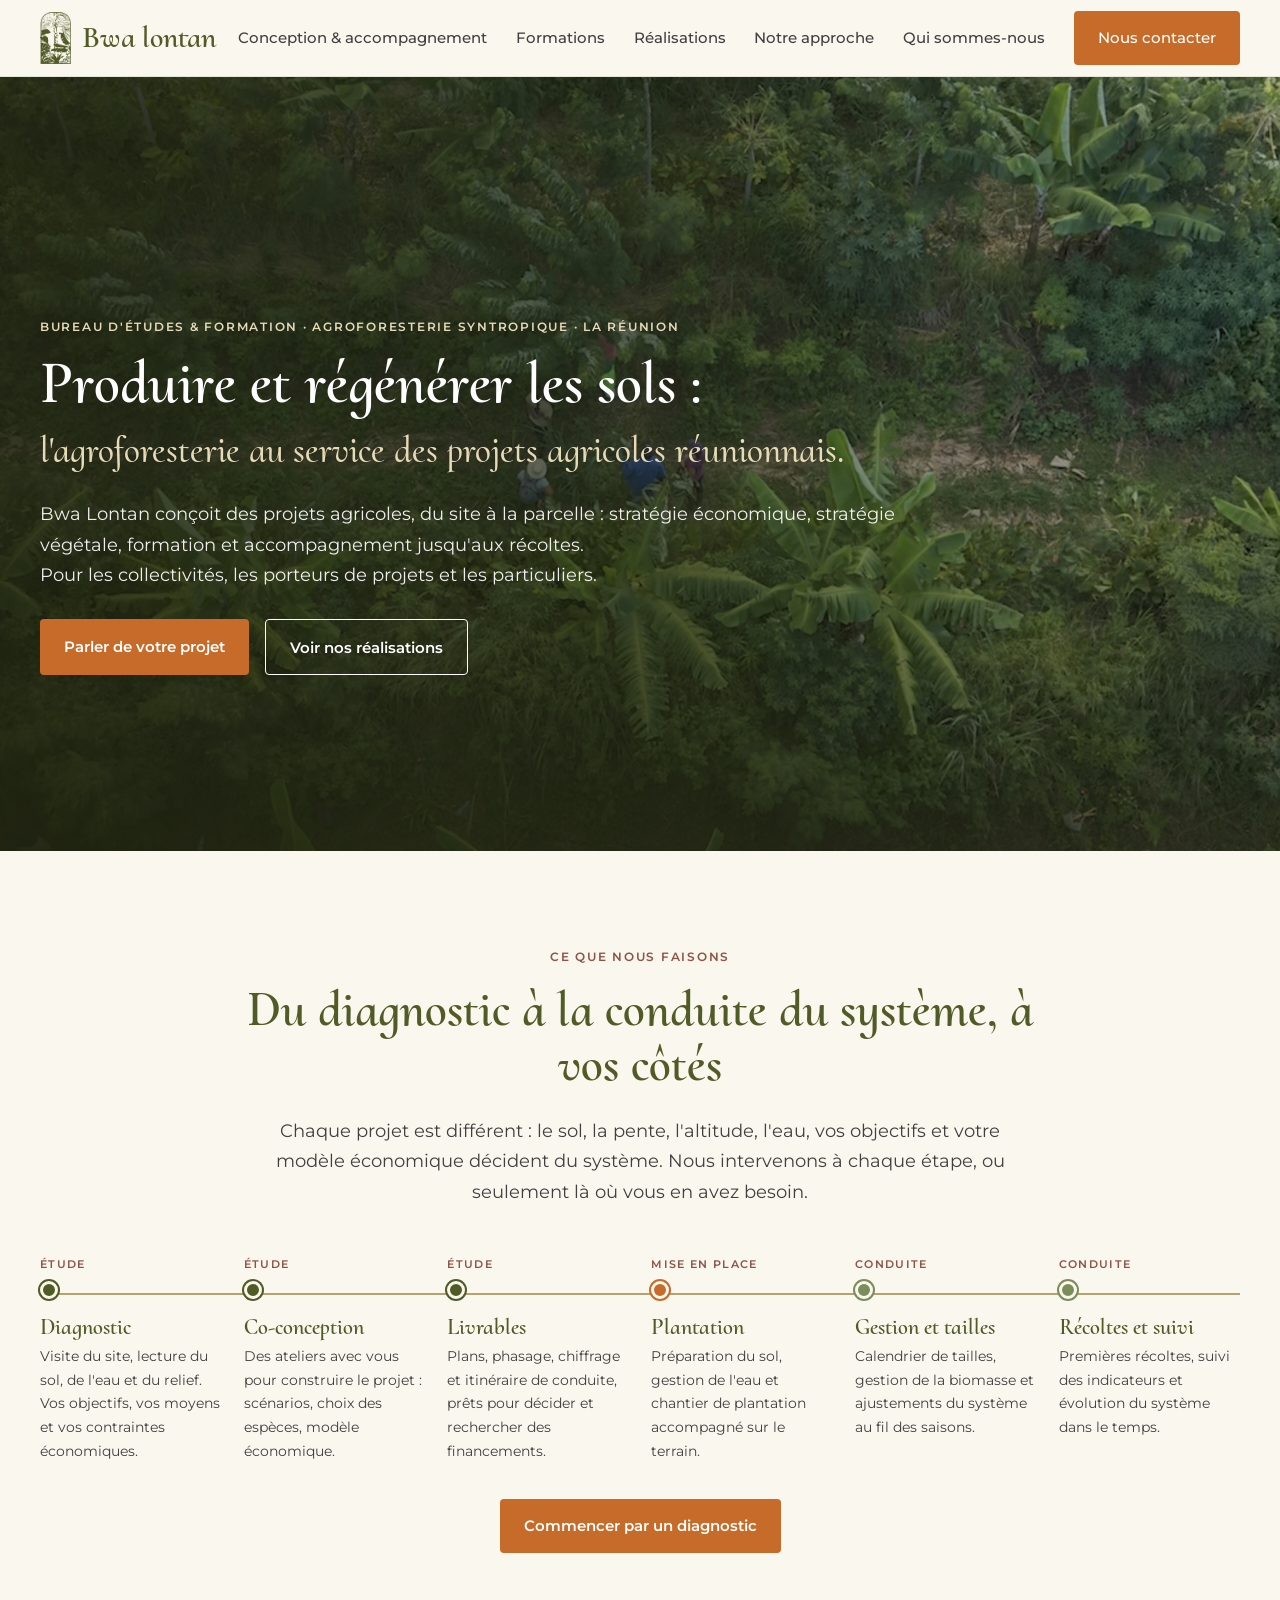
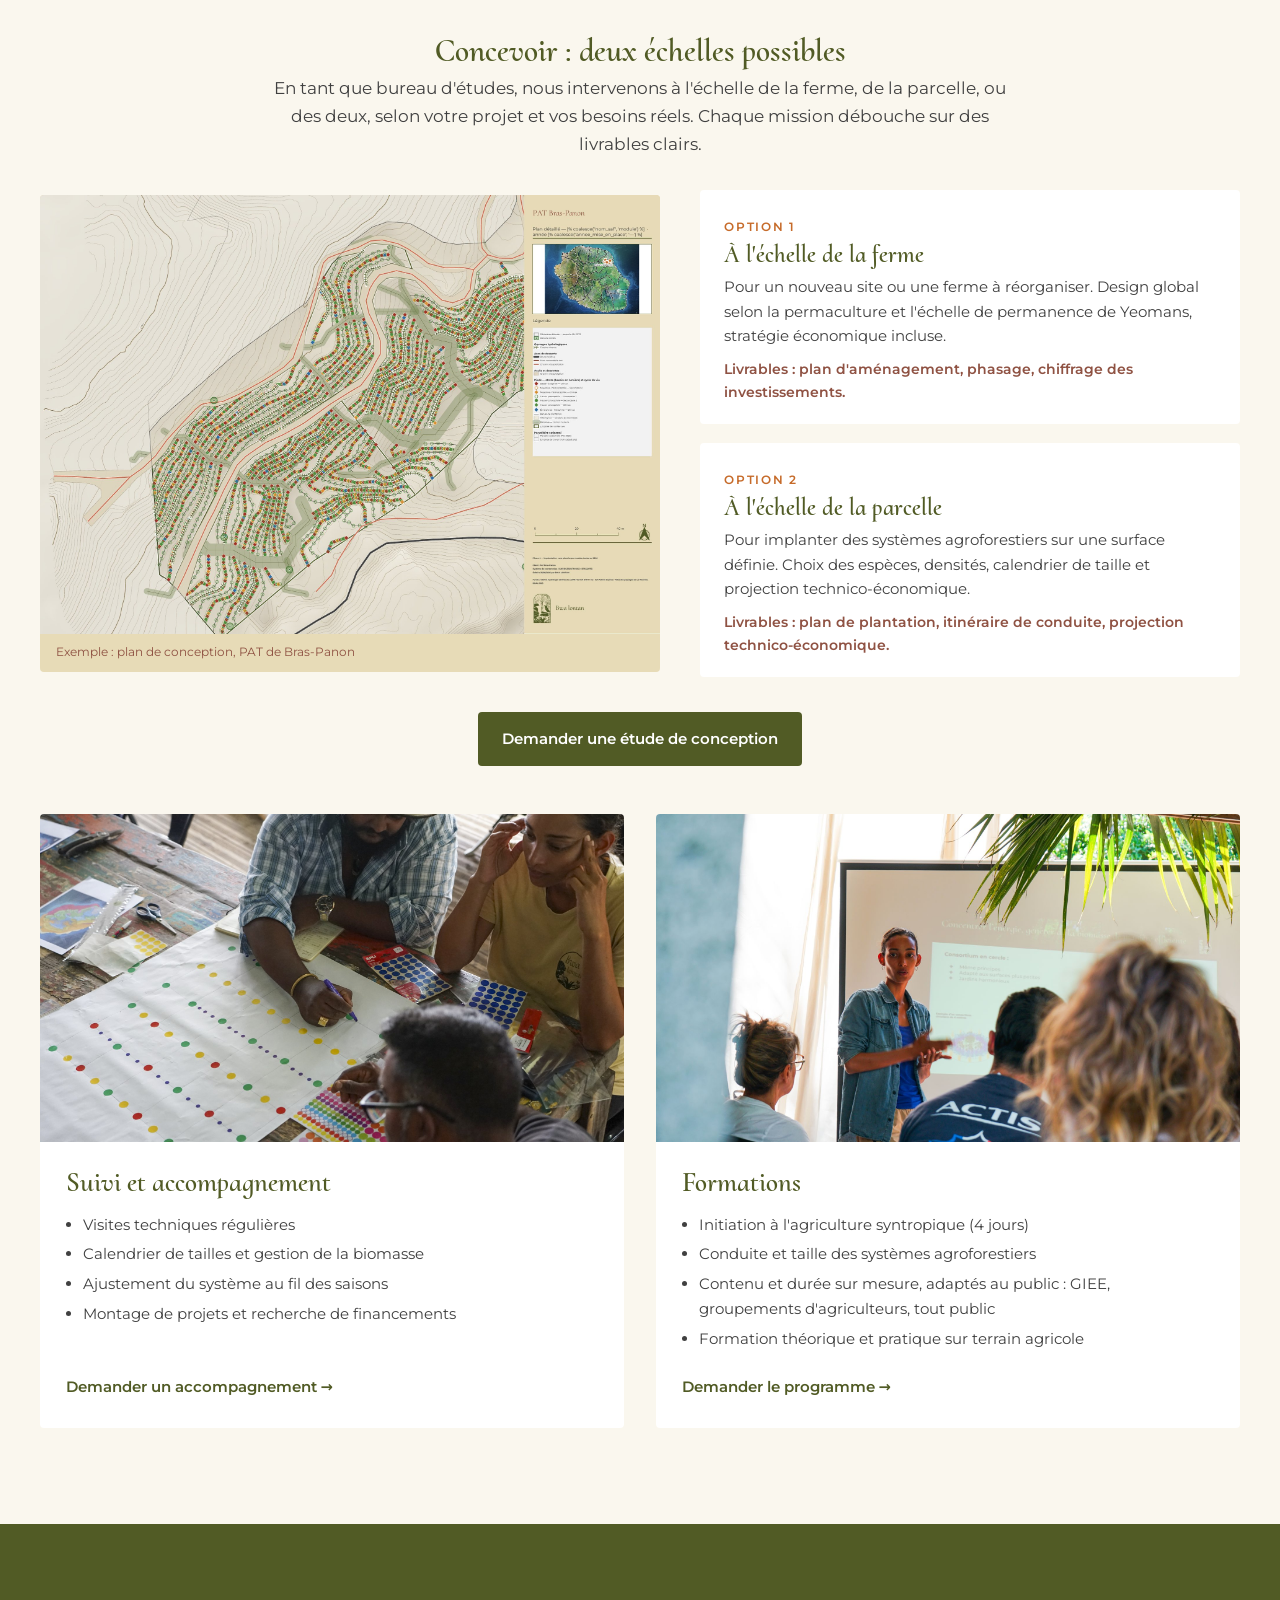
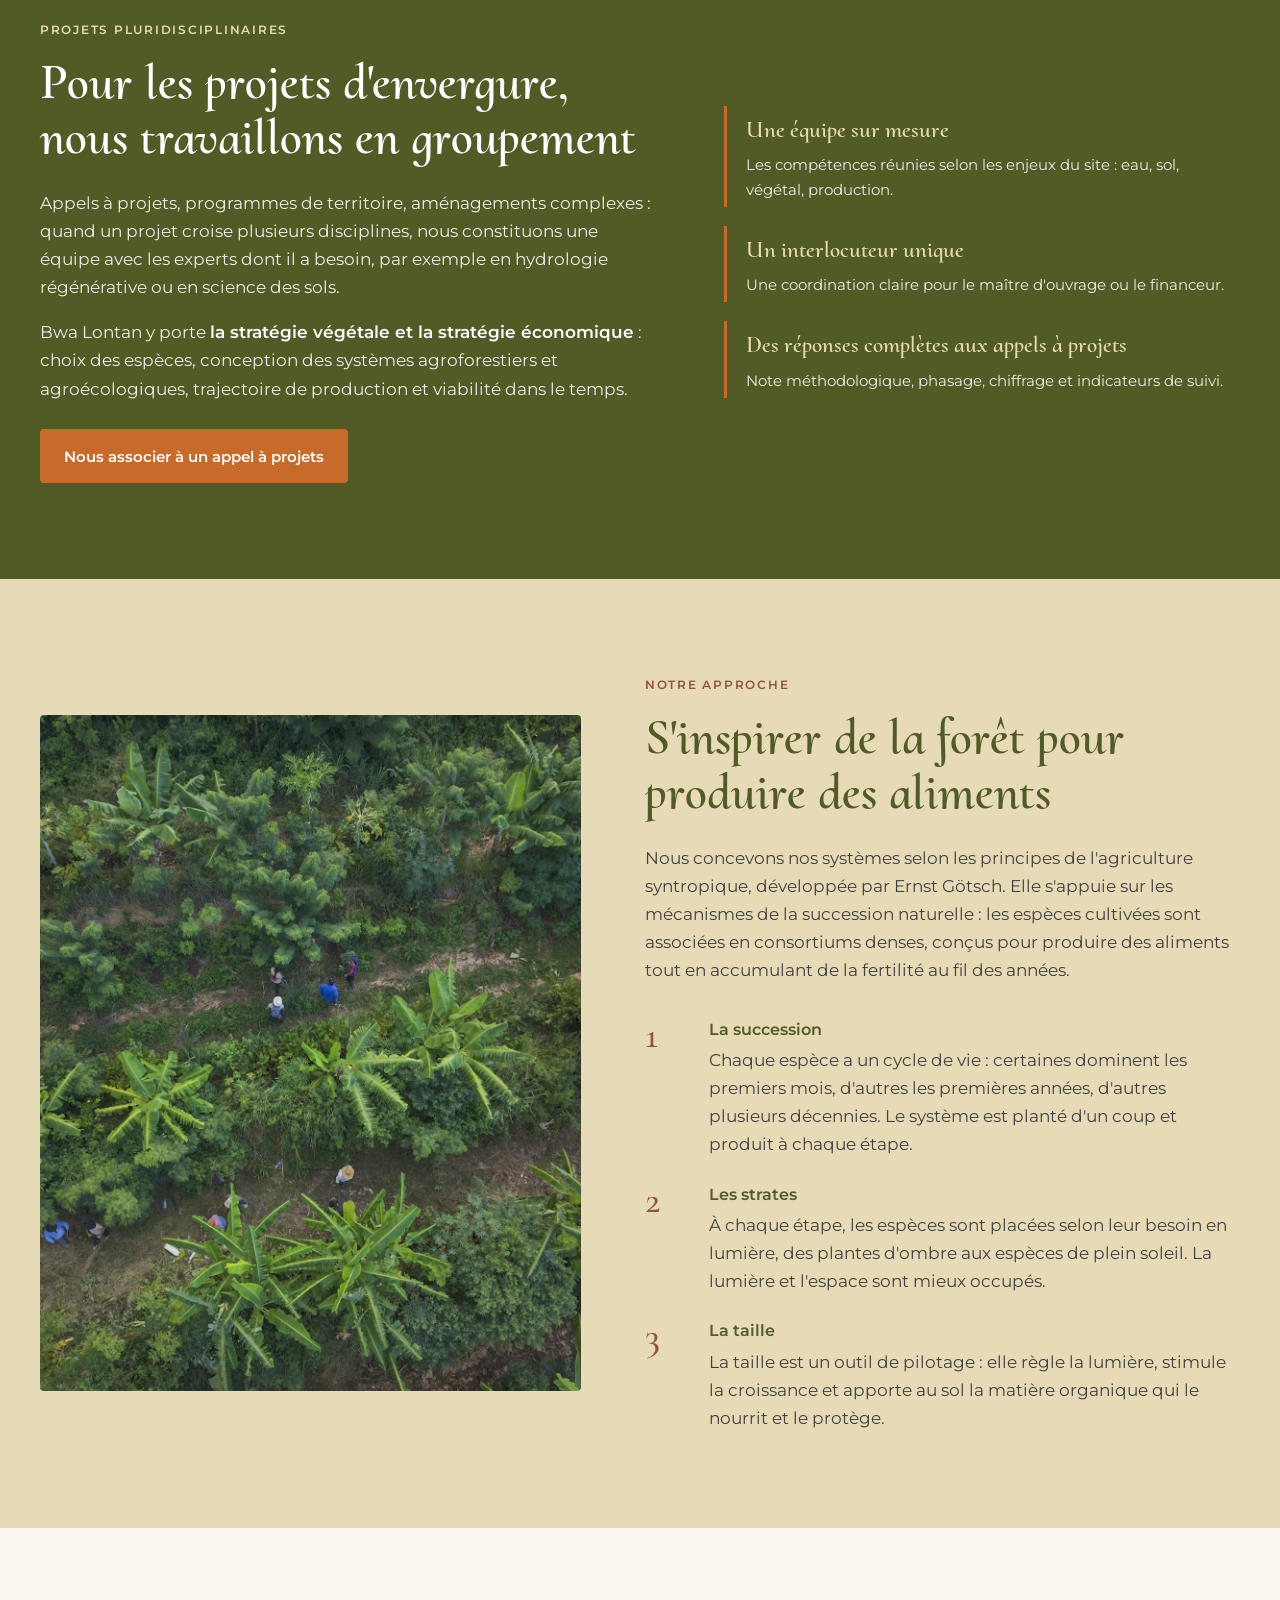
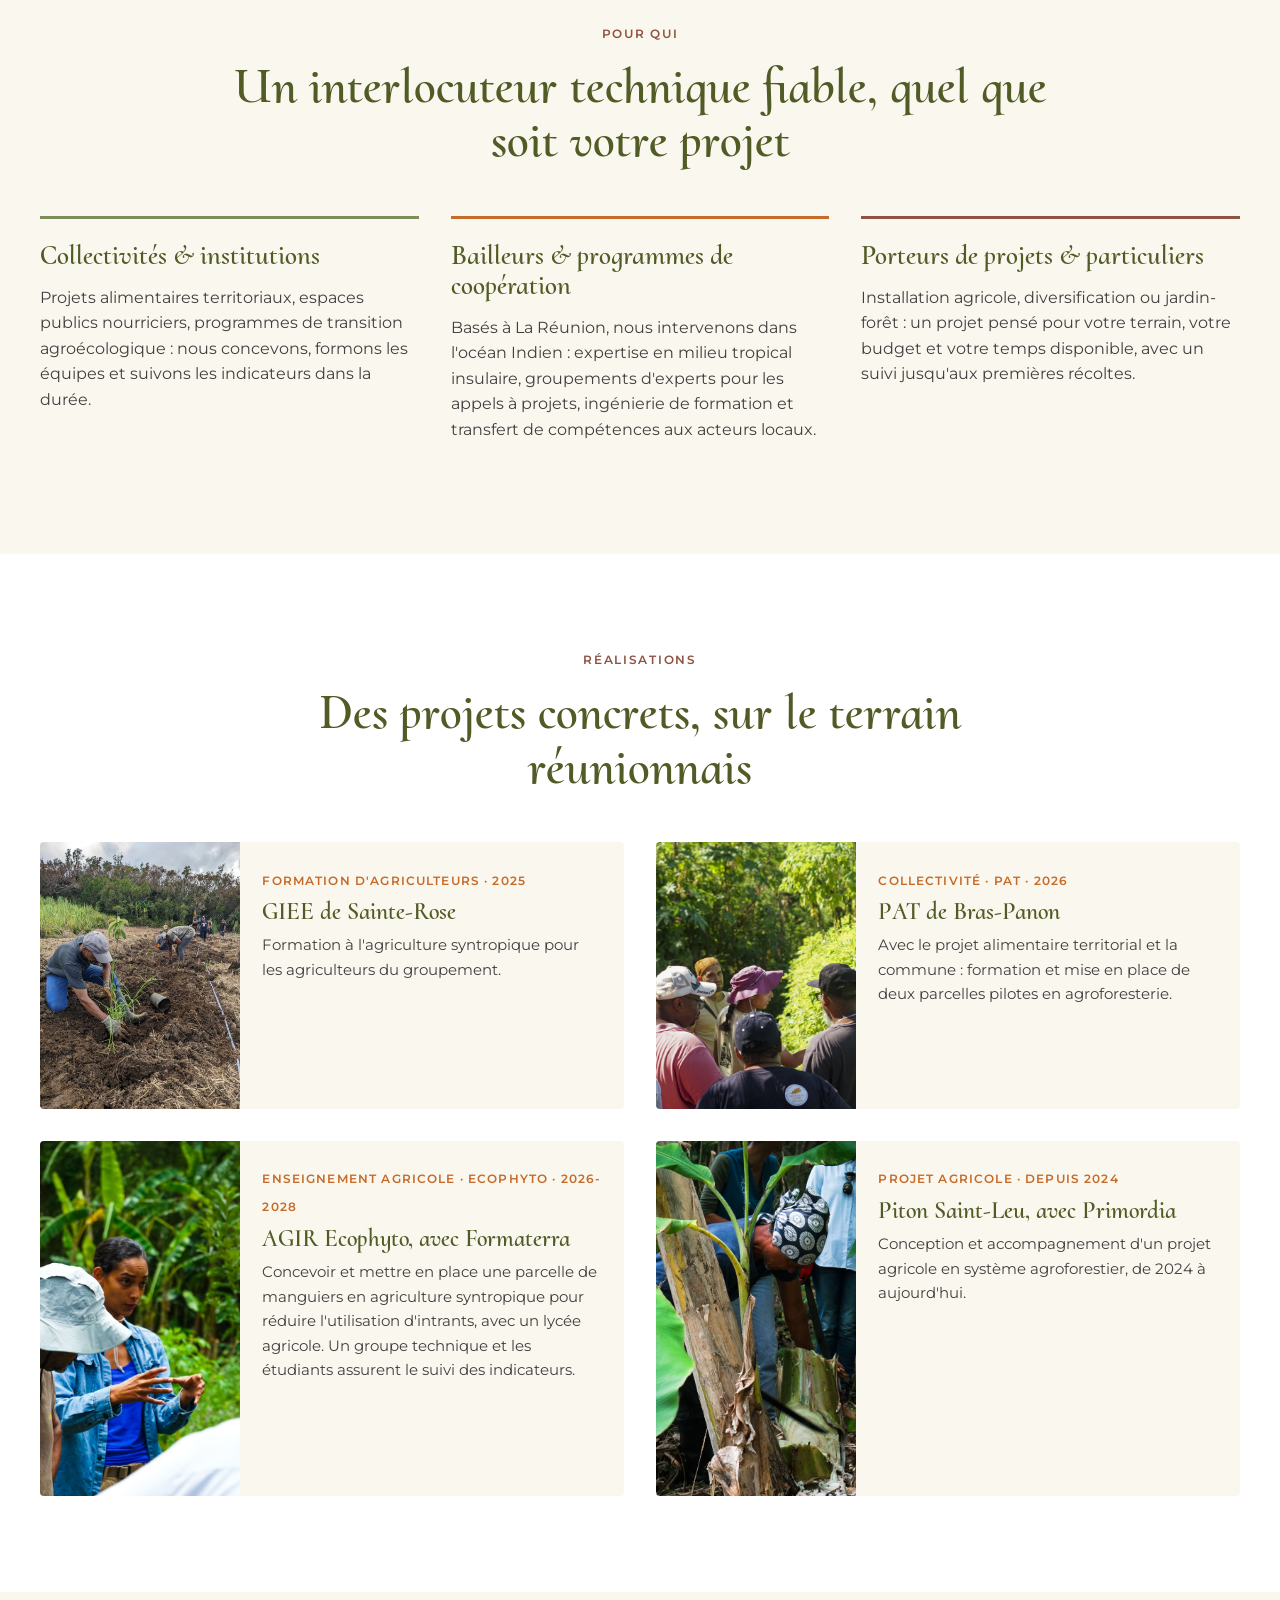
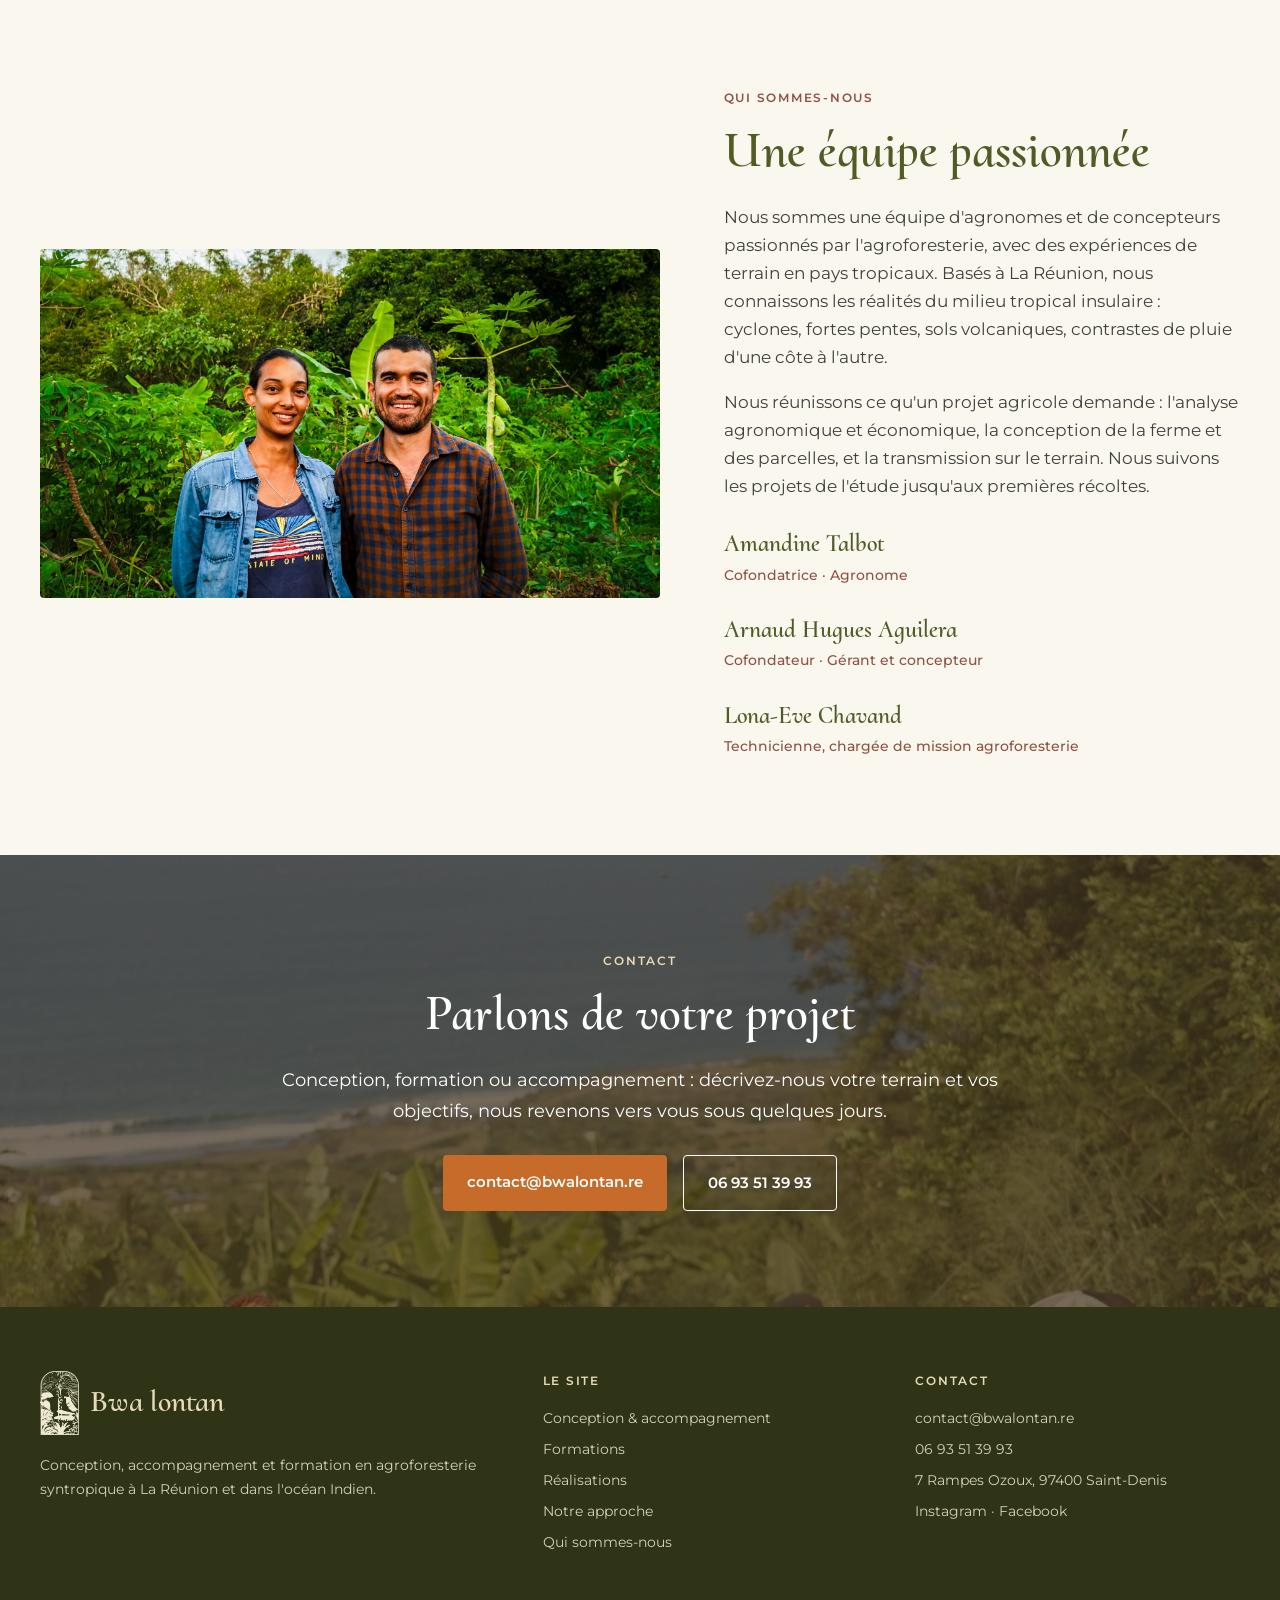
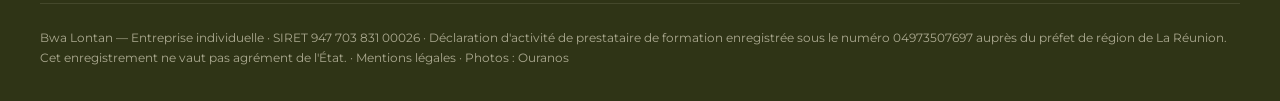
==== index.html @ d2d5eaea "Textes de la carte Formations Co-Authored-By: Claude Opus 5.5 <noreply@anthropic.com> Claude-Session" ====
<!DOCTYPE html>
<html lang="fr">
<head>
  <meta charset="utf-8">
  <meta name="viewport" content="width=device-width, initial-scale=1">
  <title>Bwa Lontan — Bureau d'études et formation en agroforesterie à La&nbsp;Réunion</title>
  <meta name="description" content="Bureau d'études en agroforesterie et agroécologie à La&nbsp;Réunion : conception de sites agricoles, systèmes agroforestiers syntropiques, formations et accompagnement pour collectivités, porteurs de projets et particuliers.">
  <link rel="icon" type="image/png" href="assets/img/emblem.png">
  <link rel="preload" href="assets/fonts/cormorant-upright-latin-600-normal.woff2" as="font" type="font/woff2" crossorigin>
  <link rel="stylesheet" href="assets/css/style.css">
</head>
<body>

<header class="site-header">
  <div class="container">
    <a class="brand" href="/" aria-label="Bwa Lontan, accueil"><img src="assets/img/emblem.png" alt=""><span>Bwa lontan</span></a>
    <button class="nav-toggle" aria-label="Ouvrir le menu" onclick="document.querySelector('.nav').classList.toggle('open')">☰</button>
    <nav class="nav" aria-label="Navigation principale">
      <a href="#conception">Conception &amp; accompagnement</a>
      <a href="#formations">Formations</a>
      <a href="#realisations">Réalisations</a>
      <a href="#approche">Notre approche</a>
      <a href="#equipe">Qui sommes-nous</a>
      <a class="btn btn-primary" href="#contact">Nous contacter</a>
    </nav>
  </div>
</header>

<main>

  <!-- HERO -->
  <section class="hero" aria-label="Présentation">
    <img src="assets/img/drone-saf-piton-saint-leu.jpg" alt="Vue aérienne d'un système agroforestier en lignes, avec bananiers et arbres, à Piton Saint-Leu">
    <div class="container">
      <span class="eyebrow">Bureau d'études &amp; formation · Agroforesterie syntropique · La&nbsp;Réunion</span>
      <h1>Produire et régénérer les sols :<span class="h1-sub">l'agroforesterie au service des projets agricoles réunionnais.</span></h1>
      <p class="lead">Bwa Lontan conçoit des projets agricoles, du site à la parcelle : stratégie économique, stratégie végétale, formation et accompagnement jusqu'aux récoltes.<br>Pour les collectivités, les porteurs de projets et les particuliers.</p>
      <div class="hero-actions">
        <a class="btn btn-primary" href="#contact">Parler de votre projet</a>
        <a class="btn btn-ghost" href="#realisations">Voir nos réalisations</a>
      </div>
    </div>
  </section>

  <!-- CE QUE NOUS FAISONS -->
  <section id="offres">
    <div class="container">
      <div class="section-head">
        <span class="eyebrow">Ce que nous faisons</span>
        <h2>Du diagnostic à la conduite du système, à vos côtés</h2>
        <p class="lead">Chaque projet est différent : le sol, la pente, l'altitude, l'eau, vos objectifs et votre modèle économique décident du système. Nous intervenons à chaque étape, ou seulement là où vous en avez besoin.</p>
      </div>

      <ol class="timeline" id="deroule">
        <li><span class="phase">Étude</span><span class="dot"></span><h3>Diagnostic</h3><p>Visite du site, lecture du sol, de l'eau et du relief. Vos objectifs, vos moyens et vos contraintes économiques.</p></li>
        <li><span class="phase">Étude</span><span class="dot"></span><h3>Co-conception</h3><p>Des ateliers avec vous pour construire le projet : scénarios, choix des espèces, modèle économique.</p></li>
        <li><span class="phase">Étude</span><span class="dot"></span><h3>Livrables</h3><p>Plans, phasage, chiffrage et itinéraire de conduite, prêts pour décider et rechercher des financements.</p></li>
        <li><span class="phase">Mise en place</span><span class="dot"></span><h3>Plantation</h3><p>Préparation du sol, gestion de l'eau et chantier de plantation accompagné sur le terrain.</p></li>
        <li><span class="phase">Conduite</span><span class="dot"></span><h3>Gestion et tailles</h3><p>Calendrier de tailles, gestion de la biomasse et ajustements du système au fil des saisons.</p></li>
        <li><span class="phase">Conduite</span><span class="dot"></span><h3>Récoltes et suivi</h3><p>Premières récoltes, suivi des indicateurs et évolution du système dans le temps.</p></li>
      </ol>
      <div class="cta-row">
        <a class="btn btn-primary" href="mailto:contact@bwalontan.re?subject=Demande%20de%20diagnostic">Commencer par un diagnostic</a>
      </div>


      <h3 class="sub-head" id="conception">Concevoir : deux échelles possibles</h3>
      <p class="sub-lead">En tant que bureau d'études, nous intervenons à l'échelle de la ferme, de la parcelle, ou des deux, selon votre projet et vos besoins réels. Chaque mission débouche sur des livrables clairs.</p>
      <div class="design-grid">
        <figure class="design-fig"><img src="assets/img/plan-parcelle-pat-bras-panon.jpg" alt="Plan détaillé des systèmes agroforestiers d'un site agricole, avec l'emplacement de chaque plant selon sa strate et son cycle de vie"><figcaption>Exemple : plan de conception, PAT de Bras-Panon</figcaption></figure>
        <div class="design-options">
          <div class="design-opt">
            <span class="num">Option 1</span>
            <h3>À l'échelle de la ferme</h3>
            <p>Pour un nouveau site ou une ferme à réorganiser. Design global selon la permaculture et l'échelle de permanence de Yeomans, stratégie économique incluse.</p>
            <p class="out">Livrables : plan d'aménagement, phasage, chiffrage des investissements.</p>
          </div>
          <div class="design-opt">
            <span class="num">Option 2</span>
            <h3>À l'échelle de la parcelle</h3>
            <p>Pour implanter des systèmes agroforestiers sur une surface définie. Choix des espèces, densités, calendrier de taille et projection technico-économique.</p>
            <p class="out">Livrables : plan de plantation, itinéraire de conduite, projection technico-économique.</p>
          </div>
        </div>
      </div>

      <div class="cta-row">
        <a class="btn btn-olive" href="mailto:contact@bwalontan.re?subject=Demande%20d%27%C3%A9tude%20de%20conception">Demander une étude de conception</a>
      </div>

      <div class="offers offers-2">
        <article class="offer">
          <img src="assets/img/atelier-conception-parcelle.jpg" alt="Atelier de conception : des participants dessinent le plan de plantation d'une parcelle agroforestière avec des gommettes de couleur">
          <div class="offer-body">
            <h3>Suivi et accompagnement</h3>
            <ul>
              <li>Visites techniques régulières</li>
              <li>Calendrier de tailles et gestion de la biomasse</li>
              <li>Ajustement du système au fil des saisons</li>
              <li>Montage de projets et recherche de financements</li>
            </ul>
            <a class="more" href="mailto:contact@bwalontan.re?subject=Demande%20de%20suivi%20et%20accompagnement">Demander un accompagnement</a>
          </div>
        </article>
        <article class="offer" id="formations">
          <img src="assets/img/amandine-formation-salle.jpg" alt="Amandine anime une formation en salle sur les consortiums d'espèces">
          <div class="offer-body">
            <h3>Formations</h3>
            <ul>
              <li>Initiation à l'agriculture syntropique (4 jours)</li>
              <li>Conduite et taille des systèmes agroforestiers</li>
              <li>Contenu et durée sur mesure, adaptés au public : GIEE, groupements d'agriculteurs, tout public</li>
              <li>Formation théorique et pratique sur terrain agricole</li>
            </ul>
            <a class="more" href="mailto:contact@bwalontan.re?subject=Demande%20de%20programme%20de%20formation">Demander le programme</a>
          </div>
        </article>
      </div>
    </div>
  </section>

  <!-- GROUPEMENTS -->
  <section class="consortium">
    <div class="container consortium-grid">
      <div>
        <span class="eyebrow">Projets pluridisciplinaires</span>
        <h2>Pour les projets d'envergure, nous travaillons en groupement</h2>
        <p>Appels à projets, programmes de territoire, aménagements complexes : quand un projet croise plusieurs disciplines, nous constituons une équipe avec les experts dont il a besoin, par exemple en hydrologie régénérative ou en science des sols.</p>
        <p>Bwa Lontan y porte <strong>la stratégie végétale et la stratégie économique</strong> : choix des espèces, conception des systèmes agroforestiers et agroécologiques, trajectoire de production et viabilité dans le temps.</p>
        <a class="btn btn-primary" href="mailto:contact@bwalontan.re?subject=Appel%20%C3%A0%20projets%20%3A%20proposition%20de%20groupement">Nous associer à un appel à projets</a>
      </div>
      <ul class="consortium-list">
        <li><strong>Une équipe sur mesure</strong>Les compétences réunies selon les enjeux du site : eau, sol, végétal, production.</li>
        <li><strong>Un interlocuteur unique</strong>Une coordination claire pour le maître d'ouvrage ou le financeur.</li>
        <li><strong>Des réponses complètes aux appels à projets</strong>Note méthodologique, phasage, chiffrage et indicateurs de suivi.</li>
      </ul>
    </div>
  </section>

  <!-- APPROCHE -->
  <section id="approche" class="approach">
    <div class="container approach-grid">
      <img src="assets/img/drone-saf-vue-verticale.jpg" alt="Vue de drone d'un système agroforestier en lignes, avec bananiers, arbres et un groupe au travail, à Piton Saint-Leu">
      <div>
        <span class="eyebrow">Notre approche</span>
        <h2>S'inspirer de la forêt pour produire des aliments</h2>
        <p>Nous concevons nos systèmes selon les principes de l'agriculture syntropique, développée par Ernst Götsch. Elle s'appuie sur les mécanismes de la succession naturelle : les espèces cultivées sont associées en consortiums denses, conçus pour produire des aliments tout en accumulant de la fertilité au fil des années.</p>
        <ul class="principles">
          <li><span class="num">1</span><div><strong>La succession</strong>Chaque espèce a un cycle de vie : certaines dominent les premiers mois, d'autres les premières années, d'autres plusieurs décennies. Le système est planté d'un coup et produit à chaque étape.</div></li>
          <li><span class="num">2</span><div><strong>Les strates</strong>À chaque étape, les espèces sont placées selon leur besoin en lumière, des plantes d'ombre aux espèces de plein soleil. La lumière et l'espace sont mieux occupés.</div></li>
          <li><span class="num">3</span><div><strong>La taille</strong>La taille est un outil de pilotage : elle règle la lumière, stimule la croissance et apporte au sol la matière organique qui le nourrit et le protège.</div></li>
        </ul>
      </div>
    </div>
  </section>

  <!-- POUR QUI -->
  <section>
    <div class="container">
      <div class="section-head">
        <span class="eyebrow">Pour qui</span>
        <h2>Un interlocuteur technique fiable, quel que soit votre projet</h2>
      </div>
      <div class="audiences">
        <div class="audience">
          <h3>Collectivités &amp; institutions</h3>
          <p>Projets alimentaires territoriaux, espaces publics nourriciers, programmes de transition agroécologique : nous concevons, formons les équipes et suivons les indicateurs dans la durée.</p>
        </div>
        <div class="audience">
          <h3>Bailleurs &amp; programmes de coopération</h3>
          <p>Basés à La&nbsp;Réunion, nous intervenons dans l'océan Indien : expertise en milieu tropical insulaire, groupements d'experts pour les appels à projets, ingénierie de formation et transfert de compétences aux acteurs locaux.</p>
        </div>
        <div class="audience">
          <h3>Porteurs de projets &amp; particuliers</h3>
          <p>Installation agricole, diversification ou jardin-forêt : un projet pensé pour votre terrain, votre budget et votre temps disponible, avec un suivi jusqu'aux premières récoltes.</p>
        </div>
      </div>
    </div>
  </section>

  <!-- RÉALISATIONS -->
  <section id="realisations" class="projects-section">
    <div class="container">
      <div class="section-head">
        <span class="eyebrow">Réalisations</span>
        <h2>Des projets concrets, sur le terrain réunionnais</h2>
      </div>
      <div class="projects">
        <article class="project">
          <img src="assets/img/plantation-giee-sainte-rose.jpg" alt="Agriculteurs du GIEE de Sainte-Rose en chantier de plantation d'un système agroforestier">
          <div class="project-body">
            <span class="tag">Formation d'agriculteurs · 2025</span>
            <h3>GIEE de Sainte-Rose</h3>
            <p>Formation à l'agriculture syntropique pour les agriculteurs du groupement.</p>
          </div>
        </article>
        <article class="project">
          <img src="assets/img/formation-pat-bras-panon.jpg" alt="Échange technique sur le terrain avec un groupe d'agriculteurs, au milieu d'un système agroforestier">
          <div class="project-body">
            <span class="tag">Collectivité · PAT · 2026</span>
            <h3>PAT de Bras-Panon</h3>
            <p>Avec le projet alimentaire territorial et la commune : formation et mise en place de deux parcelles pilotes en agroforesterie.</p>
          </div>
        </article>
        <article class="project">
          <img src="assets/img/amandine-explique.jpg" alt="Échange technique sur le terrain avec un groupe">
          <div class="project-body">
            <span class="tag">Enseignement agricole · Ecophyto · 2026-2028</span>
            <h3>AGIR Ecophyto, avec Formaterra</h3>
            <p>Concevoir et mettre en place une parcelle de manguiers en agriculture syntropique pour réduire l'utilisation d'intrants, avec un lycée agricole. Un groupe technique et les étudiants assurent le suivi des indicateurs.</p>
          </div>
        </article>
        <article class="project">
          <img src="assets/img/coupe-bananier.jpg" alt="Taille d'un bananier pour produire de la biomasse">
          <div class="project-body">
            <span class="tag">Projet agricole · depuis 2024</span>
            <h3>Piton Saint-Leu, avec Primordia</h3>
            <p>Conception et accompagnement d'un projet agricole en système agroforestier, de 2024 à aujourd'hui.</p>
          </div>
        </article>
      </div>
    </div>
  </section>

  <!-- ÉQUIPE -->
  <section id="equipe">
    <div class="container team-grid">
      <img src="assets/img/equipe-amandine-arnaud.jpg" alt="Amandine Talbot et Arnaud Hugues Aguilera, cofondateurs de Bwa Lontan">
      <div>
        <span class="eyebrow">Qui sommes-nous</span>
        <h2>Une équipe passionnée</h2>
        <p>Nous sommes une équipe d'agronomes et de concepteurs passionnés par l'agroforesterie, avec des expériences de terrain en pays tropicaux. Basés à La&nbsp;Réunion, nous connaissons les réalités du milieu tropical insulaire : cyclones, fortes pentes, sols volcaniques, contrastes de pluie d'une côte à l'autre.</p>
        <p>Nous réunissons ce qu'un projet agricole demande : l'analyse agronomique et économique, la conception de la ferme et des parcelles, et la transmission sur le terrain. Nous suivons les projets de l'étude jusqu'aux premières récoltes.</p>
        <div class="people">
          <div class="person"><strong>Amandine Talbot</strong><span>Cofondatrice · Agronome</span></div>
          <div class="person"><strong>Arnaud Hugues Aguilera</strong><span>Cofondateur · Gérant et concepteur</span></div>
          <div class="person"><strong>Lona-Eve Chavand</strong><span>Technicienne, chargée de mission agroforesterie</span></div>
        </div>
      </div>
    </div>
  </section>

  <!-- CONTACT -->
  <section id="contact" class="cta">
    <img src="assets/img/marche-formation-ocean.jpg" alt="">
    <div class="container">
      <span class="eyebrow">Contact</span>
      <h2>Parlons de votre projet</h2>
      <p class="lead" style="margin-inline:auto">Conception, formation ou accompagnement : décrivez-nous votre terrain et vos objectifs, nous revenons vers vous sous quelques jours.</p>
      <div class="hero-actions" style="justify-content:center">
        <a class="btn btn-primary" href="mailto:contact@bwalontan.re?subject=Prise%20de%20contact%20depuis%20le%20site">contact@bwalontan.re</a>
        <a class="btn btn-ghost" href="tel:+262693513993">06 93 51 39 93</a>
      </div>
    </div>
  </section>

</main>

<footer class="site-footer">
  <div class="container">
    <div class="footer-grid">
      <div>
        <a class="brand brand-light" href="/"><img src="assets/img/emblem-creme.png" alt=""><span>Bwa lontan</span></a>
        <p>Conception, accompagnement et formation en agroforesterie syntropique à La&nbsp;Réunion et dans l'océan Indien.</p>
      </div>
      <div>
        <h4>Le site</h4>
        <ul>
          <li><a href="#conception">Conception &amp; accompagnement</a></li>
          <li><a href="#formations">Formations</a></li>
          <li><a href="#realisations">Réalisations</a></li>
          <li><a href="#approche">Notre approche</a></li>
          <li><a href="#equipe">Qui sommes-nous</a></li>
        </ul>
      </div>
      <div>
        <h4>Contact</h4>
        <ul>
          <li><a href="mailto:contact@bwalontan.re">contact@bwalontan.re</a></li>
          <li><a href="tel:+262693513993">06 93 51 39 93</a></li>
          <li>7 Rampes Ozoux, 97400 Saint-Denis</li>
          <li><a href="https://www.instagram.com/bwalontan/">Instagram</a> · <a href="https://www.facebook.com/profile.php?id=100094869424673">Facebook</a></li>
        </ul>
      </div>
    </div>
    <div class="legal">
      Bwa Lontan — Entreprise individuelle · SIRET 947 703 831 00026 · Déclaration d'activité de prestataire de formation enregistrée sous le numéro 04973507697 auprès du préfet de région de La&nbsp;Réunion. Cet enregistrement ne vaut pas agrément de l'État. · <a href="/mentions-legales/">Mentions légales</a> · Photos : Ouranos
    </div>
  </div>
</footer>

</body>
</html>
---- assets/css/style.css ----
/* Bwa Lontan — feuille de style principale
   Charte : Cormorant Upright (titres), Montserrat (texte)
   Couleurs issues de la charte graphique (agence-nomade, 2023) */

@font-face { font-family: "Cormorant Upright"; src: url("../fonts/cormorant-upright-latin-500-normal.woff2") format("woff2"); font-weight: 500; font-display: swap; }
@font-face { font-family: "Cormorant Upright"; src: url("../fonts/cormorant-upright-latin-600-normal.woff2") format("woff2"); font-weight: 600; font-display: swap; }
@font-face { font-family: "Cormorant Upright"; src: url("../fonts/cormorant-upright-latin-700-normal.woff2") format("woff2"); font-weight: 700; font-display: swap; }
@font-face { font-family: "Montserrat"; src: url("../fonts/montserrat-latin-400-normal.woff2") format("woff2"); font-weight: 400; font-display: swap; }
@font-face { font-family: "Montserrat"; src: url("../fonts/montserrat-latin-500-normal.woff2") format("woff2"); font-weight: 500; font-display: swap; }
@font-face { font-family: "Montserrat"; src: url("../fonts/montserrat-latin-600-normal.woff2") format("woff2"); font-weight: 600; font-display: swap; }

:root {
  --olive: #515b25;      /* vert foncé — couleur principale */
  --sauge: #7c8c5b;      /* vert sauge */
  --sable: #b5a26f;      /* sable */
  --creme: #e7dbb7;      /* crème */
  --blanc: #f2f2f2;      /* blanc cassé */
  --anthracite: #404040; /* texte */
  --terre: #8f5243;      /* terre cuite foncée */
  --corail: #ce6b4d;     /* corail */
  --orange: #c66b2a;     /* orange brûlé */
  --papier: #faf7ee;     /* fond clair dérivé du crème */

  --serif: "Cormorant Upright", Georgia, serif;
  --sans: "Montserrat", system-ui, -apple-system, "Segoe UI", sans-serif;
  --max: 1200px;
  --radius: 4px;
}

*, *::before, *::after { box-sizing: border-box; }
html { scroll-behavior: smooth; }
body {
  margin: 0;
  font-family: var(--sans);
  font-size: 17px;
  line-height: 1.65;
  color: var(--anthracite);
  background: var(--papier);
  -webkit-font-smoothing: antialiased;
}
img { max-width: 100%; display: block; }
a { color: var(--olive); }
h1, h2, h3 { font-family: var(--serif); font-weight: 600; color: var(--olive); line-height: 1.1; margin: 0 0 .5em; }
h1 { font-size: clamp(2.6rem, 5.5vw, 4.4rem); }
h2 { font-size: clamp(2.1rem, 4vw, 3.1rem); }
h3 { font-size: 1.7rem; }
p { margin: 0 0 1em; }

.container { width: min(100% - 2.5rem, var(--max)); margin-inline: auto; }
.eyebrow {
  font-family: var(--sans); font-size: .78rem; font-weight: 600;
  letter-spacing: .14em; text-transform: uppercase; color: var(--terre);
  margin-bottom: .9rem; display: block;
}
.lead { font-size: 1.15rem; max-width: 46rem; }

/* Boutons */
.btn {
  display: inline-block; padding: .9rem 1.5rem; border-radius: var(--radius);
  font-weight: 600; font-size: .95rem; text-decoration: none; transition: background .2s, color .2s;
}
.btn-primary { background: var(--orange); color: #fff; }
.btn-primary:hover { background: var(--terre); }
.btn-ghost { border: 1.5px solid currentColor; color: #fff; }
.btn-ghost:hover { background: rgba(255,255,255,.12); }
.btn-olive { background: var(--olive); color: #fff; }
.btn-olive:hover { background: #3f4720; }

.btn-line { border: 1.5px solid var(--olive); color: var(--olive); }
.btn-line:hover { background: rgba(81,91,37,.08); }
.cta-row { display: flex; flex-wrap: wrap; gap: 1rem; justify-content: center; margin-top: 2.2rem; }
.consortium .btn { margin-top: .6rem; }

/* En-tête */
.site-header {
  position: sticky; top: 0; z-index: 50;
  background: rgba(250,247,238,.96); backdrop-filter: blur(6px);
  border-bottom: 1px solid rgba(81,91,37,.12);
}
.site-header .container { display: flex; align-items: center; justify-content: space-between; height: 76px; }
.brand { display: flex; align-items: center; gap: .7rem; text-decoration: none; }
.brand img { height: 52px; width: auto; }
.brand span { font-family: var(--serif); font-size: 1.9rem; font-weight: 600; color: var(--olive); line-height: 1; }
.brand-light span { color: var(--creme); }
.site-footer .brand img { height: 64px; margin: 0; }
.site-footer .brand { margin-bottom: 1.2rem; }
.nav { display: flex; align-items: center; gap: 1.8rem; }
.nav a { text-decoration: none; font-size: .92rem; font-weight: 500; color: var(--anthracite); }
.nav a:hover { color: var(--olive); }
.nav .btn { color: #fff; }
.nav-toggle { display: none; background: none; border: 0; font-size: 1.6rem; color: var(--olive); cursor: pointer; }

/* Hero */
.hero {
  position: relative; min-height: 86vh; display: flex; align-items: flex-end;
  color: #fff; overflow: hidden;
}
.hero > img { position: absolute; inset: 0; width: 100%; height: 100%; object-fit: cover; object-position: center 55%; }
.hero::after {
  content: ""; position: absolute; inset: 0;
  background: linear-gradient(90deg, rgba(30,34,14,.82) 0%, rgba(30,34,14,.6) 55%, rgba(30,34,14,.1) 90%), linear-gradient(180deg, rgba(30,34,14,0) 50%, rgba(30,34,14,.6) 100%);
}
.hero .container { position: relative; z-index: 1; padding-block: 5rem 5rem; }
.hero .container > * { max-width: 54rem; }
.hero h1 { color: #fff; max-width: none !important; font-size: clamp(2.4rem, 4.6vw, 4.1rem); }
.hero h1 .h1-sub { display: block; font-size: .62em; font-weight: 500; margin-top: .35em; color: var(--creme); }
.hero .lead { color: rgba(255,255,255,.92); }
.hero .eyebrow { color: var(--creme); }
.hero-actions { display: flex; flex-wrap: wrap; gap: 1rem; margin-top: 1.8rem; }

/* Bandeau confiance */
.trust { background: var(--olive); color: var(--creme); padding: 1.6rem 0; }
.trust .container { display: flex; flex-wrap: wrap; align-items: center; gap: .6rem 2.4rem; }
.trust span.label { font-size: .78rem; letter-spacing: .14em; text-transform: uppercase; font-weight: 600; opacity: .8; }
.trust ul { list-style: none; margin: 0; padding: 0; display: flex; flex-wrap: wrap; gap: .4rem 2.2rem; }
.trust li { font-family: var(--serif); font-size: 1.35rem; color: #fff; }

/* Sections */
section { padding: 6rem 0; }
.section-head { max-width: 52rem; margin: 0 auto 3rem; text-align: center; }
.section-head .lead { margin-inline: auto; }

/* Offres */
.offers { display: grid; grid-template-columns: repeat(3, 1fr); gap: 2rem; }
.offer { background: #fff; border-radius: var(--radius); overflow: hidden; display: flex; flex-direction: column; }
.offer img { aspect-ratio: 4/3; object-fit: cover; }
.offer-body { padding: 1.6rem 1.6rem 1.8rem; display: flex; flex-direction: column; flex: 1; }
.offer-body ul { padding-left: 1.1rem; margin: 0 0 1.2rem; font-size: .95rem; }
.offer-body li { margin-bottom: .3rem; }
.offer-body .more { margin-top: auto; font-weight: 600; font-size: .92rem; text-decoration: none; }
.offer-body .more::after { content: " →"; }

/* Du site à la parcelle */
.sub-head { font-size: 2rem; margin: 0 0 .4rem; text-align: center; }
.sub-lead { max-width: 46rem; margin: 0 auto 2rem; text-align: center; }
.offers-2 { grid-template-columns: repeat(2, 1fr); margin-top: 3rem; }
.offers-2 .offer img { aspect-ratio: 16/9; }
.scales { padding-top: 0; }
.scales-grid { display: grid; grid-template-columns: 1fr 1fr; gap: 2rem; }
.scale { background: #fff; border-radius: var(--radius); padding: 2rem 2rem 1.6rem; position: relative; }
.scale figure { margin: -2rem -2rem 1.4rem; background: var(--creme); }
.scale figure img { width: 100%; aspect-ratio: 1.414; object-fit: contain; }
.scale figcaption { font-size: .78rem; color: var(--terre); padding: .5rem 1rem .6rem; }
.scale .num { font-family: var(--sans); font-size: .78rem; font-weight: 600; letter-spacing: .14em; text-transform: uppercase; color: var(--orange) !important; margin-bottom: .5rem; } .scale .num-old { font-family: var(--serif); font-size: 3.4rem; line-height: 1; color: var(--sable); display: block; margin-bottom: .4rem; }
.scale .out { font-size: .9rem; font-weight: 600; color: var(--terre); border-top: 1px solid rgba(81,91,37,.15); padding-top: .9rem; margin: 1.2rem 0 0; }

/* Conception compacte */
#conception { margin-top: 5rem; }
.design-grid { display: grid; grid-template-columns: 1.15fr 1fr; gap: 2.5rem; align-items: center; }
.design-fig { margin: 0; background: var(--creme); border-radius: var(--radius); overflow: hidden; }
.design-fig img { width: 100%; }
.design-fig figcaption { font-size: .78rem; color: var(--terre); padding: .5rem 1rem .6rem; }
.design-options { display: grid; gap: 1.2rem; }
.design-opt { background: #fff; border-radius: var(--radius); padding: 1.3rem 1.5rem; }
.design-opt .num { font-size: .74rem; font-weight: 600; letter-spacing: .14em; text-transform: uppercase; color: var(--orange); }
.design-opt h3 { font-size: 1.5rem; margin: .2rem 0 .4rem; }
.design-opt p { font-size: .93rem; margin: 0 0 .6rem; }
.design-opt .out { font-size: .85rem; font-weight: 600; color: var(--terre); margin: 0; }
@media (max-width: 960px) { .design-grid { grid-template-columns: 1fr; } }

/* Frise */
.timeline { margin-top: 1rem; }
.timeline { list-style: none; margin: 0; padding: 0; display: grid; grid-template-columns: repeat(6, 1fr); gap: 1.4rem; position: relative; }
.timeline::before { content: ""; position: absolute; left: 0; right: 0; top: 2.35rem; height: 2px; background: var(--sable); }
.timeline li { position: relative; }
.timeline .phase { display: block; font-size: .7rem; font-weight: 600; letter-spacing: .12em; text-transform: uppercase; color: var(--terre); height: 1.4rem; }
.timeline .dot { display: block; width: 18px; height: 18px; border-radius: 50%; background: var(--olive); border: 3px solid var(--papier); box-shadow: 0 0 0 2px var(--olive); margin: .25rem 0 1rem; position: relative; z-index: 1; }
.timeline li:nth-child(4) .dot { background: var(--orange); box-shadow: 0 0 0 2px var(--orange); }
.timeline li:nth-child(n+5) .dot { background: var(--sauge); box-shadow: 0 0 0 2px var(--sauge); }
.timeline h3 { font-size: 1.4rem; margin-bottom: .3rem; }
.timeline p { font-size: .9rem; margin: 0; }
@media (max-width: 960px) {
  .timeline { grid-template-columns: 1fr; gap: 1.6rem; padding-left: 2rem; }
  .timeline::before { left: .5rem; right: auto; top: .5rem; bottom: .5rem; width: 2px; height: auto; }
  .timeline .dot { position: absolute; left: -2rem; top: 1.5rem; margin: 0; }
}

/* Groupements */
.consortium { background: var(--olive); color: rgba(255,255,255,.9); }
.consortium h2 { color: #fff; }
.consortium .eyebrow { color: var(--creme); }
.consortium strong { color: #fff; }
.consortium-grid { display: grid; grid-template-columns: 1.2fr 1fr; gap: 4rem; align-items: center; }
.consortium-list { list-style: none; margin: 0; padding: 0; display: grid; gap: 1.2rem; }
.consortium-list li { border-left: 3px solid var(--orange); padding: .3rem 0 .3rem 1.2rem; font-size: .95rem; }
.consortium-list strong { display: block; font-family: var(--serif); font-size: 1.45rem; font-weight: 600; color: var(--creme); margin-bottom: .2rem; }

/* Approche */
.approach { background: var(--creme); }
.approach-grid { display: grid; grid-template-columns: 1fr 1.1fr; gap: 4rem; align-items: center; }
.approach-grid img { border-radius: var(--radius); aspect-ratio: 4/5; object-fit: cover; }
.design-note { background: var(--papier); border-left: 3px solid var(--orange); padding: 1.1rem 1.3rem; margin: 1.6rem 0 .4rem; border-radius: 0 var(--radius) var(--radius) 0; }
.design-note strong { display: block; font-family: var(--serif); font-size: 1.45rem; font-weight: 600; color: var(--olive); margin-bottom: .3rem; }
.design-note p { margin: 0; font-size: .97rem; }
.principles { list-style: none; padding: 0; margin: 2rem 0 0; display: grid; gap: 1.4rem; }
.principles li { display: grid; grid-template-columns: 3rem 1fr; gap: 1rem; }
.principles .num { font-family: var(--serif); font-size: 2.4rem; line-height: 1; color: var(--terre); }
.principles strong { display: block; color: var(--olive); font-size: 1.02rem; margin-bottom: .2rem; }

/* Pour qui */
.audiences { display: grid; grid-template-columns: repeat(3, 1fr); gap: 2rem; }
.audience { border-top: 3px solid var(--sauge); padding-top: 1.4rem; }
.audience:nth-child(2) { border-color: var(--orange); }
.audience:nth-child(3) { border-color: var(--terre); }
.audience p { font-size: .97rem; }

/* Réalisations */
.projects-section { background: #fff; }
.projects { display: grid; grid-template-columns: repeat(2, 1fr); gap: 2rem; }
.project { display: grid; grid-template-columns: 200px 1fr; gap: 1.4rem; background: var(--papier); border-radius: var(--radius); overflow: hidden; }
.project img { height: 100%; width: 100%; object-fit: cover; min-height: 220px; }
.project-body { padding: 1.4rem 1.4rem 1.4rem 0; }
.project .tag { font-size: .72rem; font-weight: 600; letter-spacing: .1em; text-transform: uppercase; color: var(--orange); }
.project h3 { font-size: 1.5rem; margin: .4rem 0 .5rem; }
.project p { font-size: .93rem; margin: 0; }
.todo { background: #fff3cd; color: #6b5300; font-size: .78rem; padding: .1rem .35rem; border-radius: 3px; }

/* Équipe */
.team-grid { display: grid; grid-template-columns: 1.2fr 1fr; gap: 4rem; align-items: center; }
.team-grid > img { border-radius: var(--radius); }
.people { display: grid; gap: 1.4rem; margin-top: 1.5rem; }
.person strong { font-family: var(--serif); font-size: 1.5rem; color: var(--olive); font-weight: 600; }
.person span { display: block; font-size: .9rem; color: var(--terre); font-weight: 500; }

/* Contact */
.cta { position: relative; color: #fff; text-align: center; overflow: hidden; }
.cta > img { position: absolute; inset: 0; width: 100%; height: 100%; object-fit: cover; object-position: center 22%; }
.cta::after { content: ""; position: absolute; inset: 0; background: rgba(64,48,30,.72); }
.cta .container { position: relative; z-index: 1; max-width: 46rem; }
.cta h2 { color: #fff; }
.cta .eyebrow { color: var(--creme); }

/* Pied de page */
.site-footer { background: #2f3416; color: rgba(242,236,214,.85); padding: 4rem 0 2rem; font-size: .9rem; }
.footer-grid { display: grid; grid-template-columns: 1.4fr 1fr 1fr; gap: 3rem; }
.site-footer img { height: 60px; width: auto; margin-bottom: 1rem; }
.site-footer h4 { font-family: var(--sans); font-size: .78rem; letter-spacing: .14em; text-transform: uppercase; color: var(--creme); margin: 0 0 1rem; }
.site-footer a { color: rgba(242,236,214,.85); text-decoration: none; }
.site-footer a:hover { color: #fff; }
.site-footer ul { list-style: none; padding: 0; margin: 0; display: grid; gap: .45rem; }
.legal { border-top: 1px solid rgba(242,236,214,.15); margin-top: 3rem; padding-top: 1.5rem; font-size: .78rem; opacity: .75; }

/* Responsive */
@media (max-width: 960px) {
  .offers, .offers-2, .audiences, .scales-grid { grid-template-columns: 1fr; }
  .approach-grid, .team-grid, .footer-grid, .consortium-grid { grid-template-columns: 1fr; gap: 2.5rem; }
  .projects { grid-template-columns: 1fr; }
  .nav { display: none; position: absolute; top: 76px; left: 0; right: 0; background: var(--papier); flex-direction: column; padding: 1.5rem; gap: 1.2rem; border-bottom: 1px solid rgba(81,91,37,.15); }
  .nav.open { display: flex; }
  .nav-toggle { display: block; }
  section { padding: 4rem 0; }
}
@media (max-width: 560px) {
  .hero::after { background: linear-gradient(180deg, rgba(30,34,14,.35) 0%, rgba(30,34,14,.85) 70%); }
  .brand span { font-size: 1.6rem; }
  .project { grid-template-columns: 1fr; }
  .project img { min-height: 0; aspect-ratio: 16/9; }
  .project-body { padding: 0 1.4rem 1.4rem; }
  .hero { min-height: 78vh; }
}
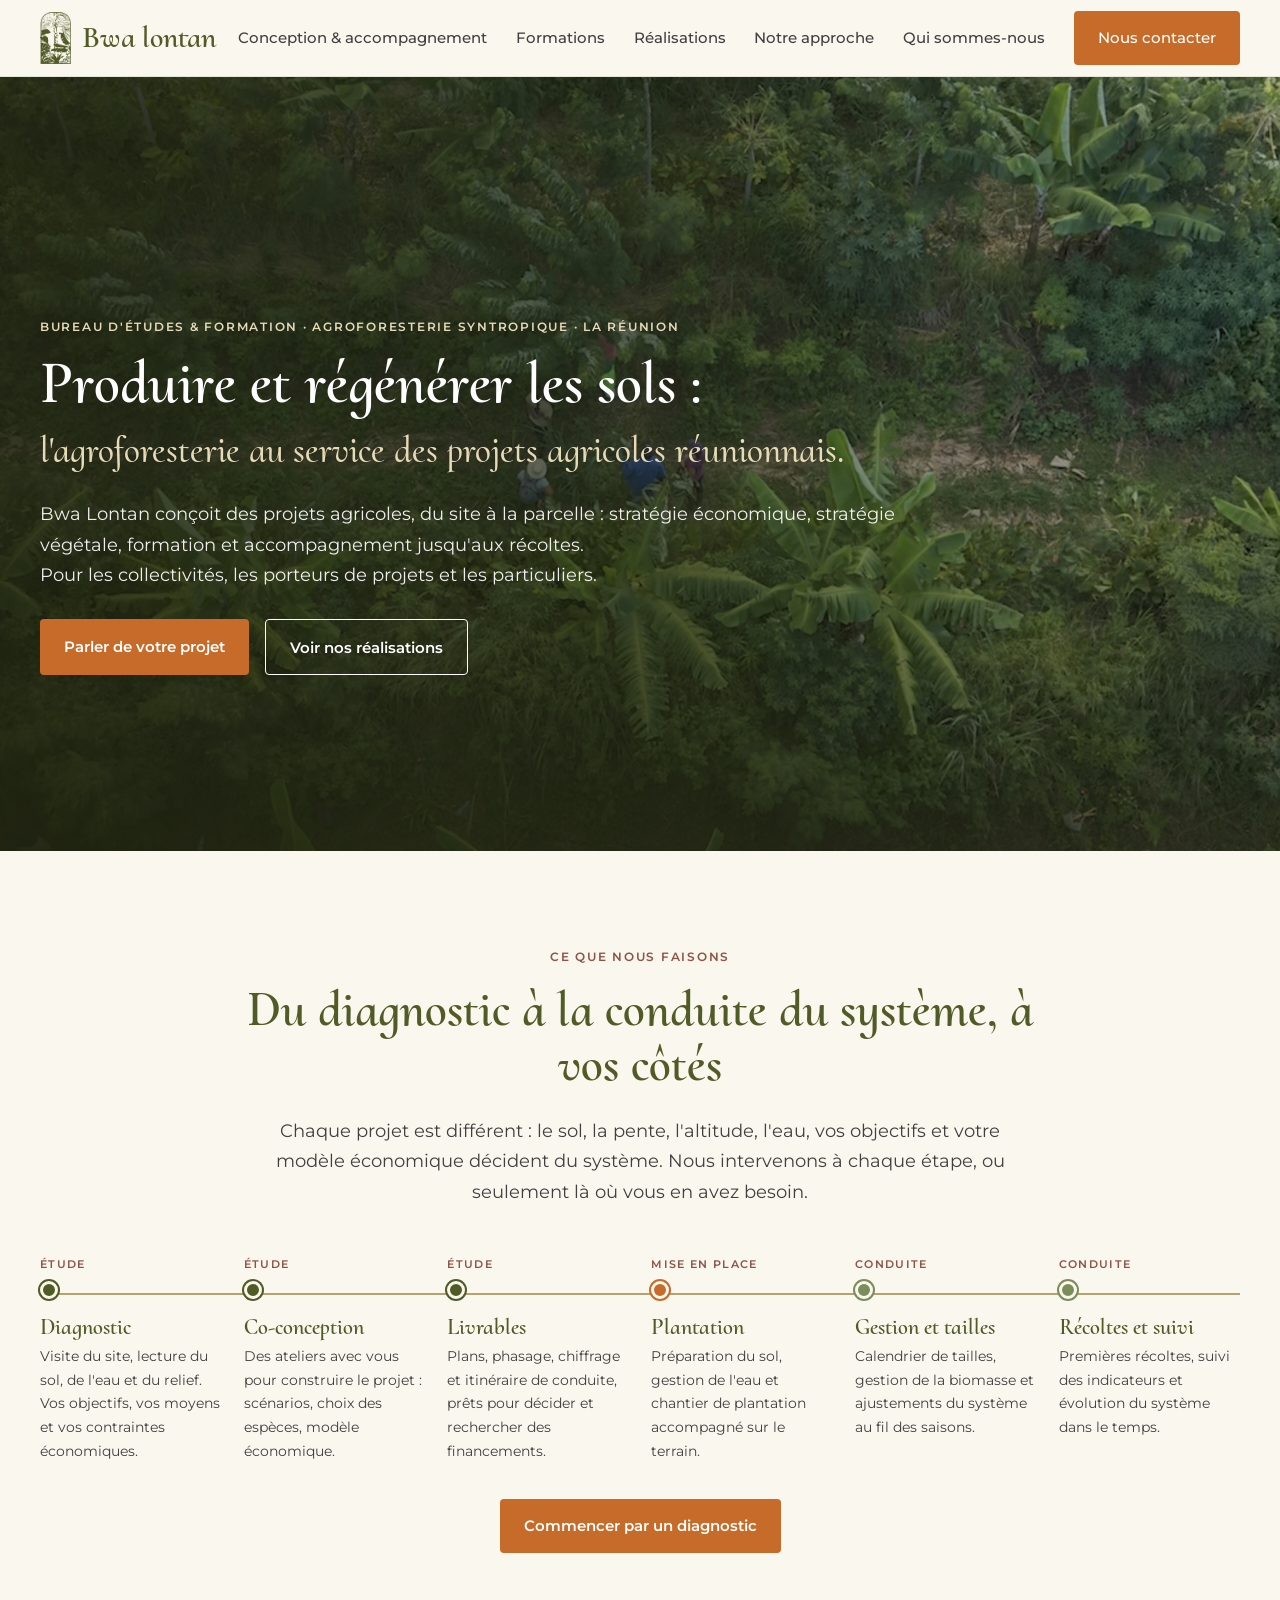
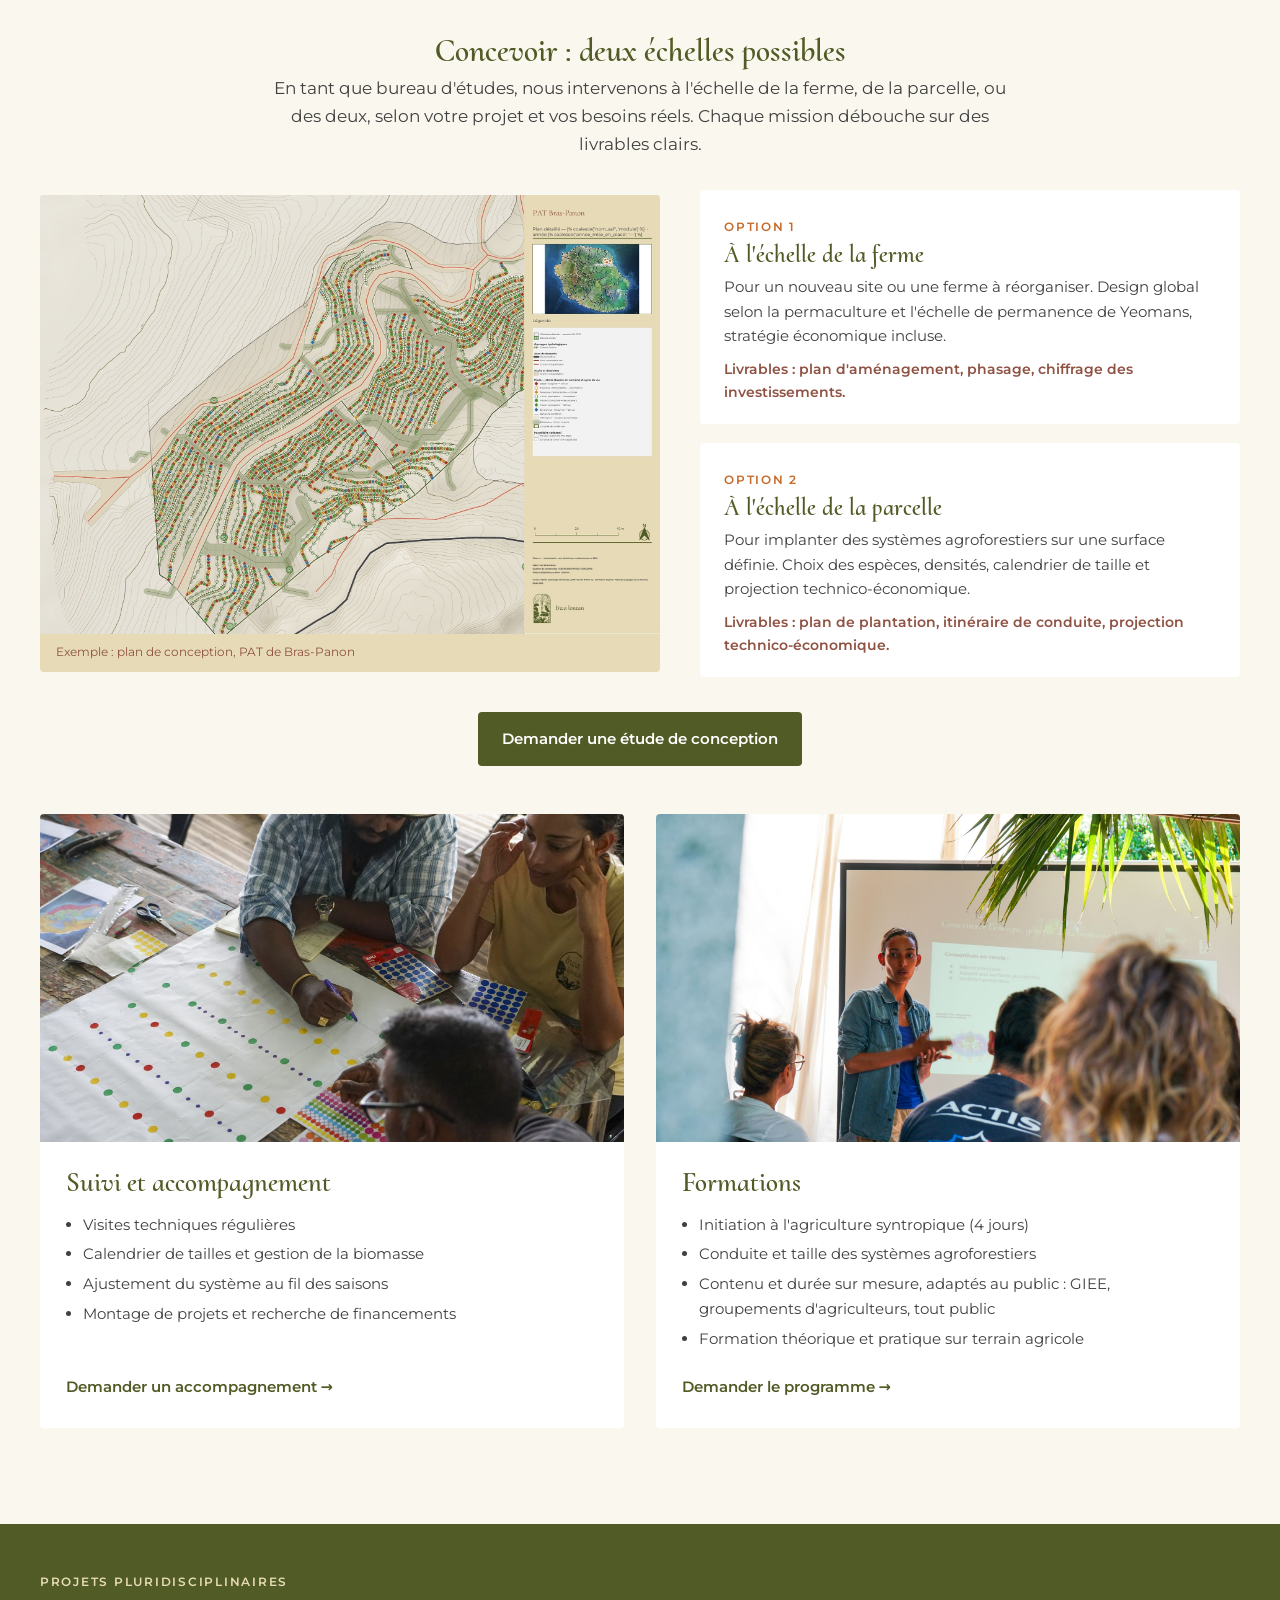
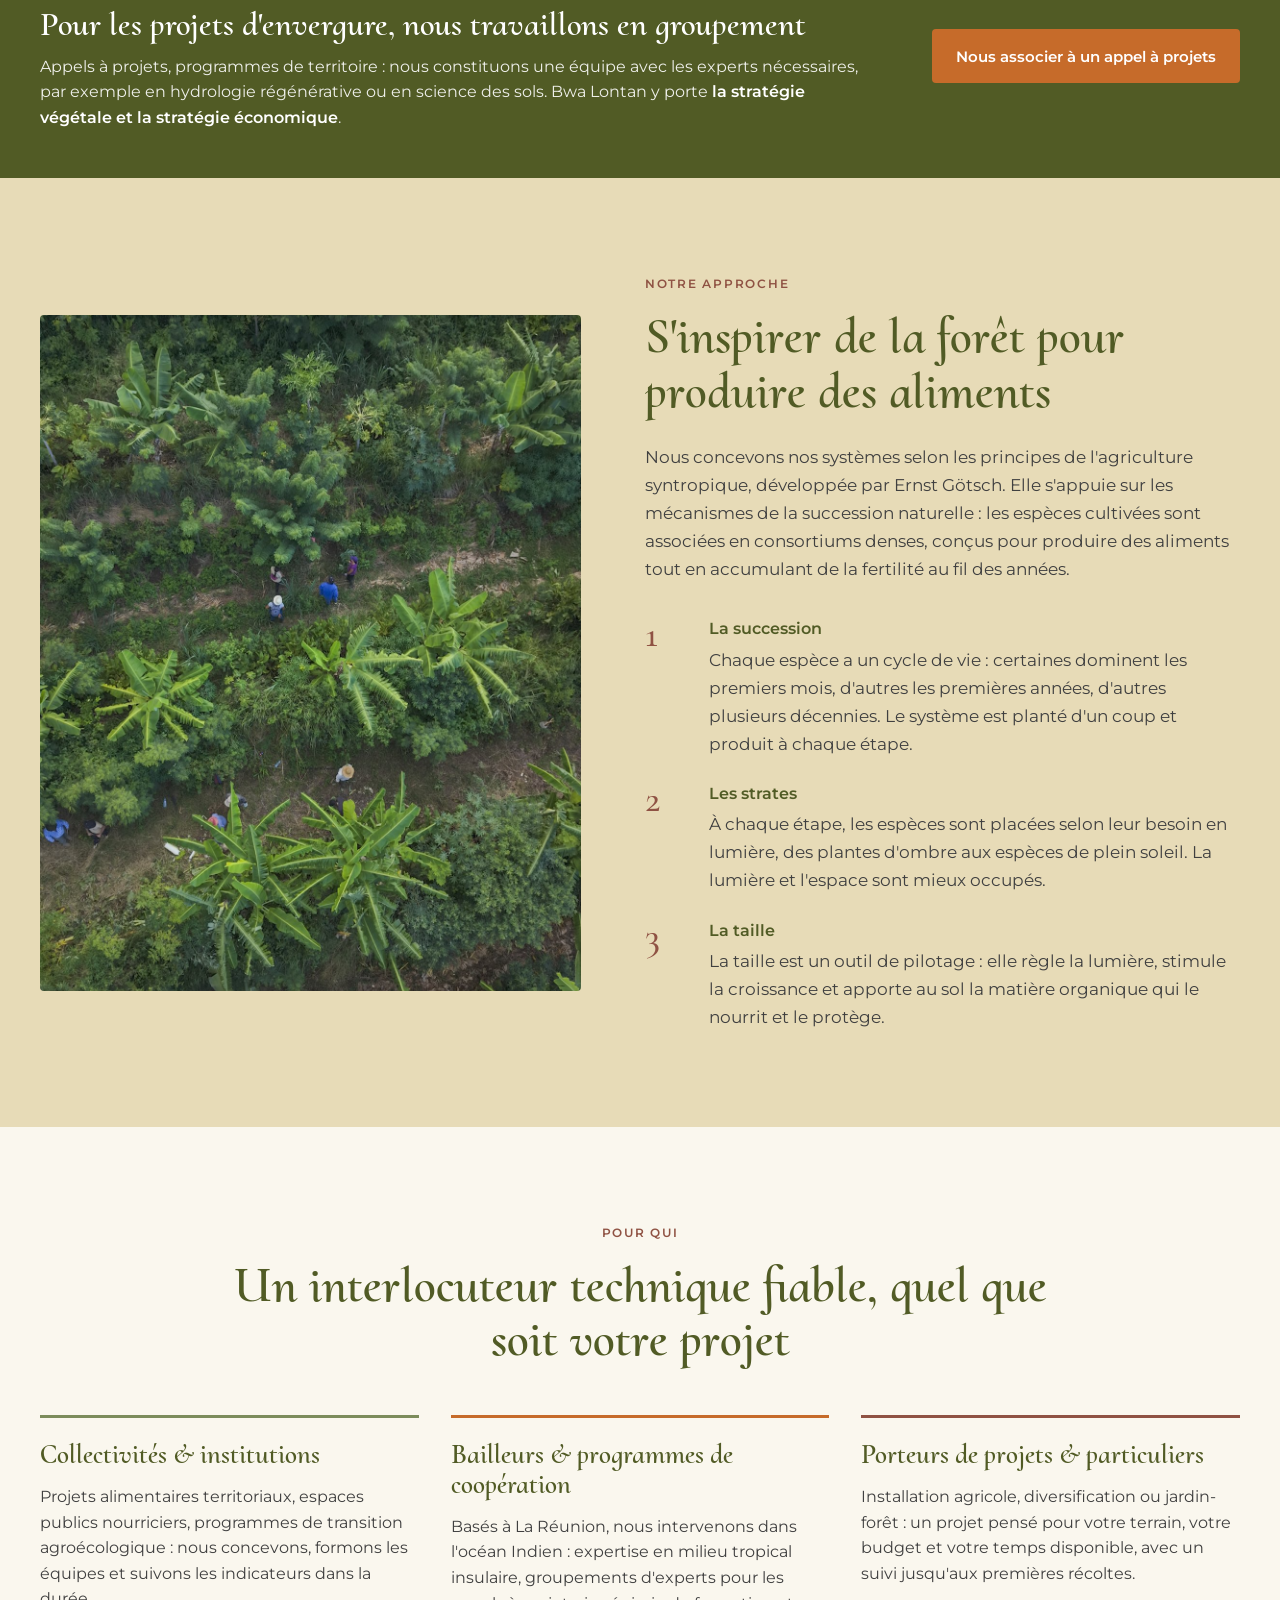
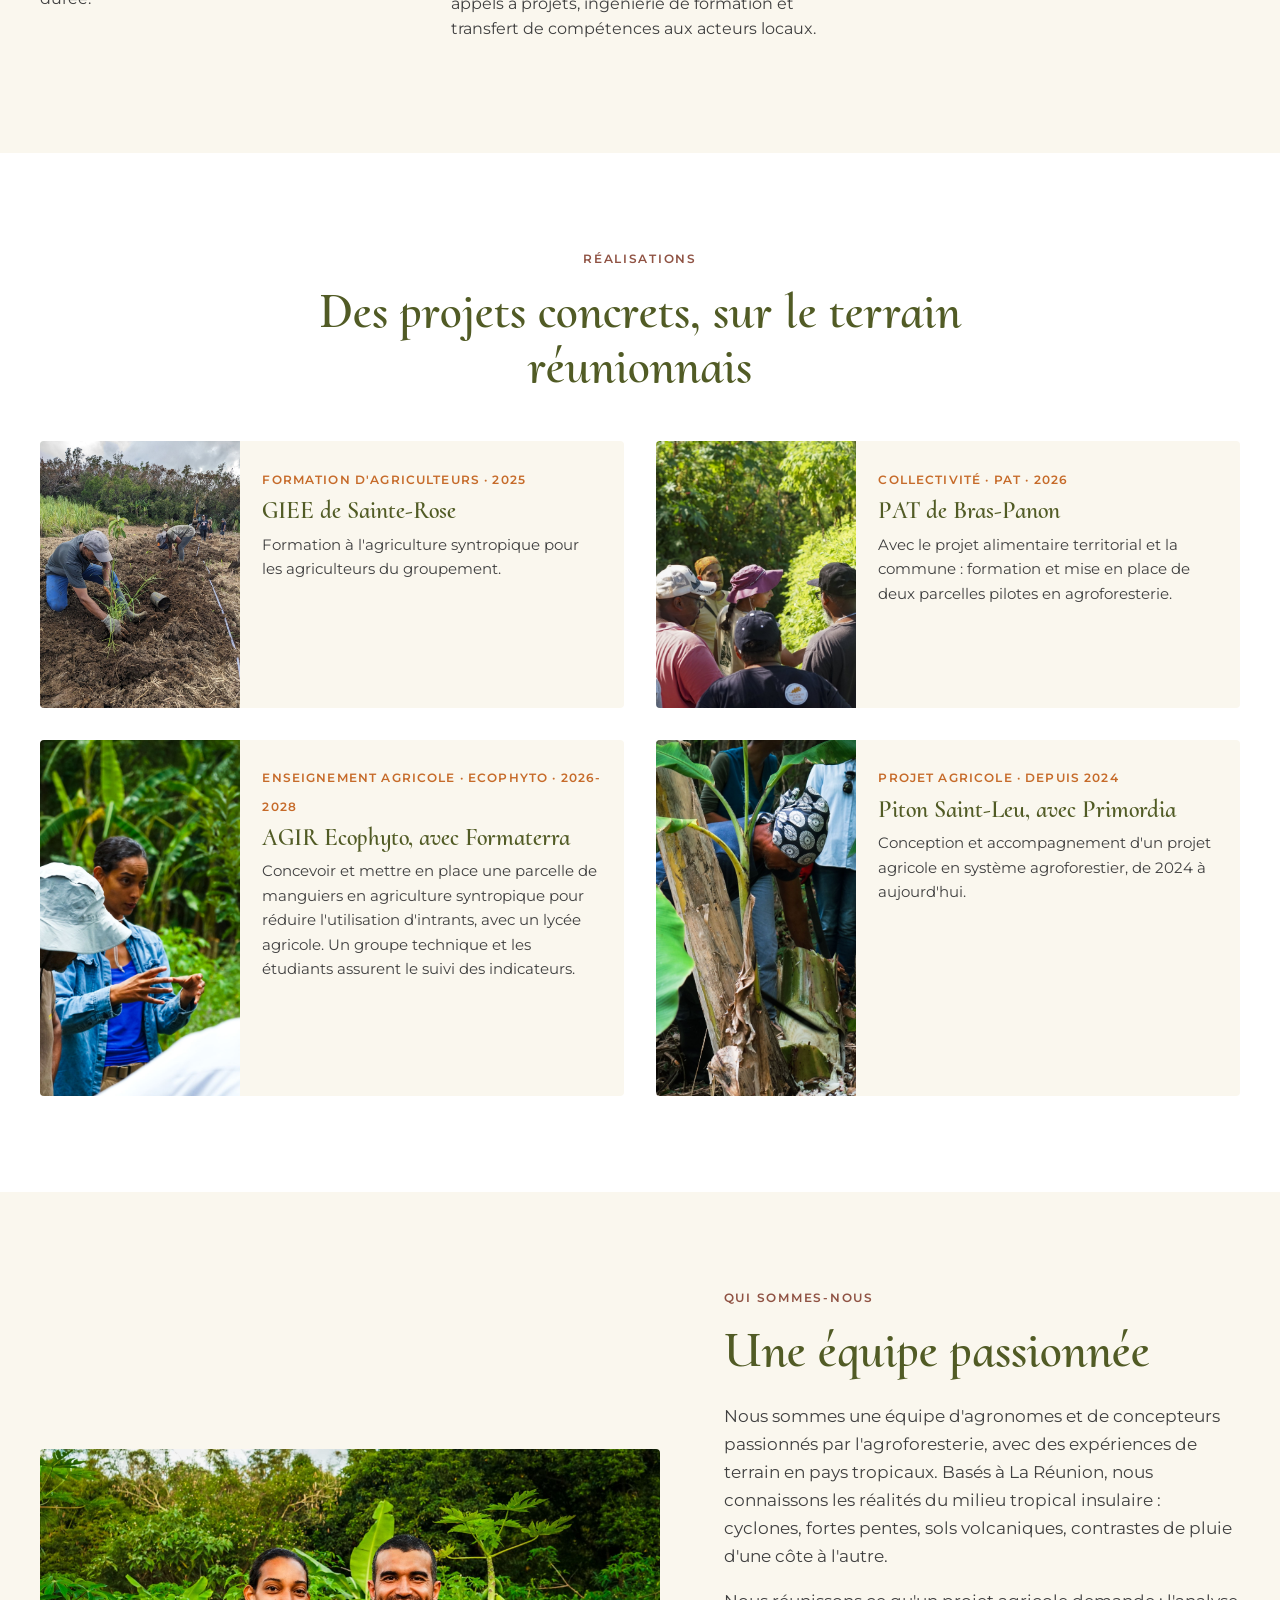
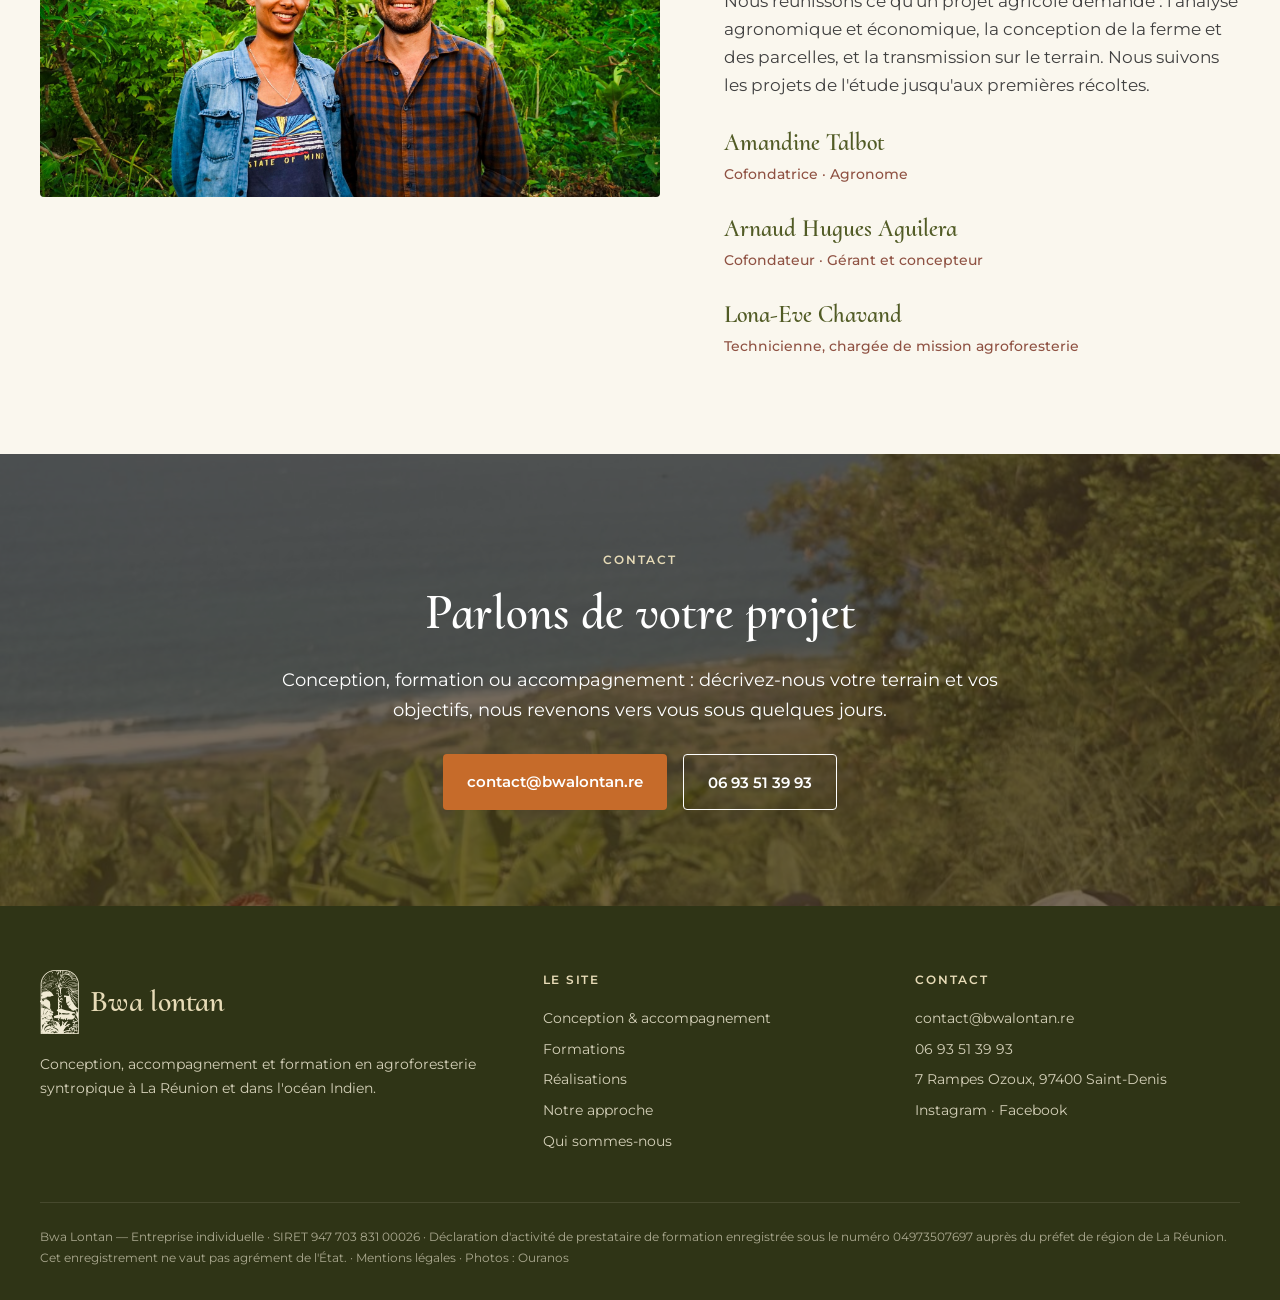
==== commit 4d338d69: "Groupements : bandeau compact Co-Authored-By: Claude Opus 5.5 <noreply@anthropic.com> Claude-Session" ====
--- a/index.html
+++ b/index.html
@@ -121,19 +121,13 @@
 
   <!-- GROUPEMENTS -->
   <section class="consortium">
-    <div class="container consortium-grid">
+    <div class="container consortium-band">
       <div>
         <span class="eyebrow">Projets pluridisciplinaires</span>
         <h2>Pour les projets d'envergure, nous travaillons en groupement</h2>
-        <p>Appels à projets, programmes de territoire, aménagements complexes : quand un projet croise plusieurs disciplines, nous constituons une équipe avec les experts dont il a besoin, par exemple en hydrologie régénérative ou en science des sols.</p>
-        <p>Bwa Lontan y porte <strong>la stratégie végétale et la stratégie économique</strong> : choix des espèces, conception des systèmes agroforestiers et agroécologiques, trajectoire de production et viabilité dans le temps.</p>
-        <a class="btn btn-primary" href="mailto:contact@bwalontan.re?subject=Appel%20%C3%A0%20projets%20%3A%20proposition%20de%20groupement">Nous associer à un appel à projets</a>
-      </div>
-      <ul class="consortium-list">
-        <li><strong>Une équipe sur mesure</strong>Les compétences réunies selon les enjeux du site : eau, sol, végétal, production.</li>
-        <li><strong>Un interlocuteur unique</strong>Une coordination claire pour le maître d'ouvrage ou le financeur.</li>
-        <li><strong>Des réponses complètes aux appels à projets</strong>Note méthodologique, phasage, chiffrage et indicateurs de suivi.</li>
-      </ul>
+        <p>Appels à projets, programmes de territoire : nous constituons une équipe avec les experts nécessaires, par exemple en hydrologie régénérative ou en science des sols. Bwa Lontan y porte <strong>la stratégie végétale et la stratégie économique</strong>.</p>
+      </div>
+      <a class="btn btn-primary" href="mailto:contact@bwalontan.re?subject=Appel%20%C3%A0%20projets%20%3A%20proposition%20de%20groupement">Nous associer à un appel à projets</a>
     </div>
   </section>
 
--- a/assets/css/style.css
+++ b/assets/css/style.css
@@ -185,6 +185,12 @@
 .consortium-list li { border-left: 3px solid var(--orange); padding: .3rem 0 .3rem 1.2rem; font-size: .95rem; }
 .consortium-list strong { display: block; font-family: var(--serif); font-size: 1.45rem; font-weight: 600; color: var(--creme); margin-bottom: .2rem; }
 
+.consortium { padding: 3rem 0; }
+.consortium-band { display: grid; grid-template-columns: 1fr auto; gap: 2.5rem; align-items: center; }
+.consortium-band h2 { font-size: clamp(1.7rem, 2.6vw, 2.2rem); margin-bottom: .6rem; }
+.consortium-band p { margin: 0; max-width: 52rem; font-size: .97rem; }
+@media (max-width: 960px) { .consortium-band { grid-template-columns: 1fr; gap: 1.4rem; } .consortium-band .btn { justify-self: start; } }
+
 /* Approche */
 .approach { background: var(--creme); }
 .approach-grid { display: grid; grid-template-columns: 1fr 1.1fr; gap: 4rem; align-items: center; }
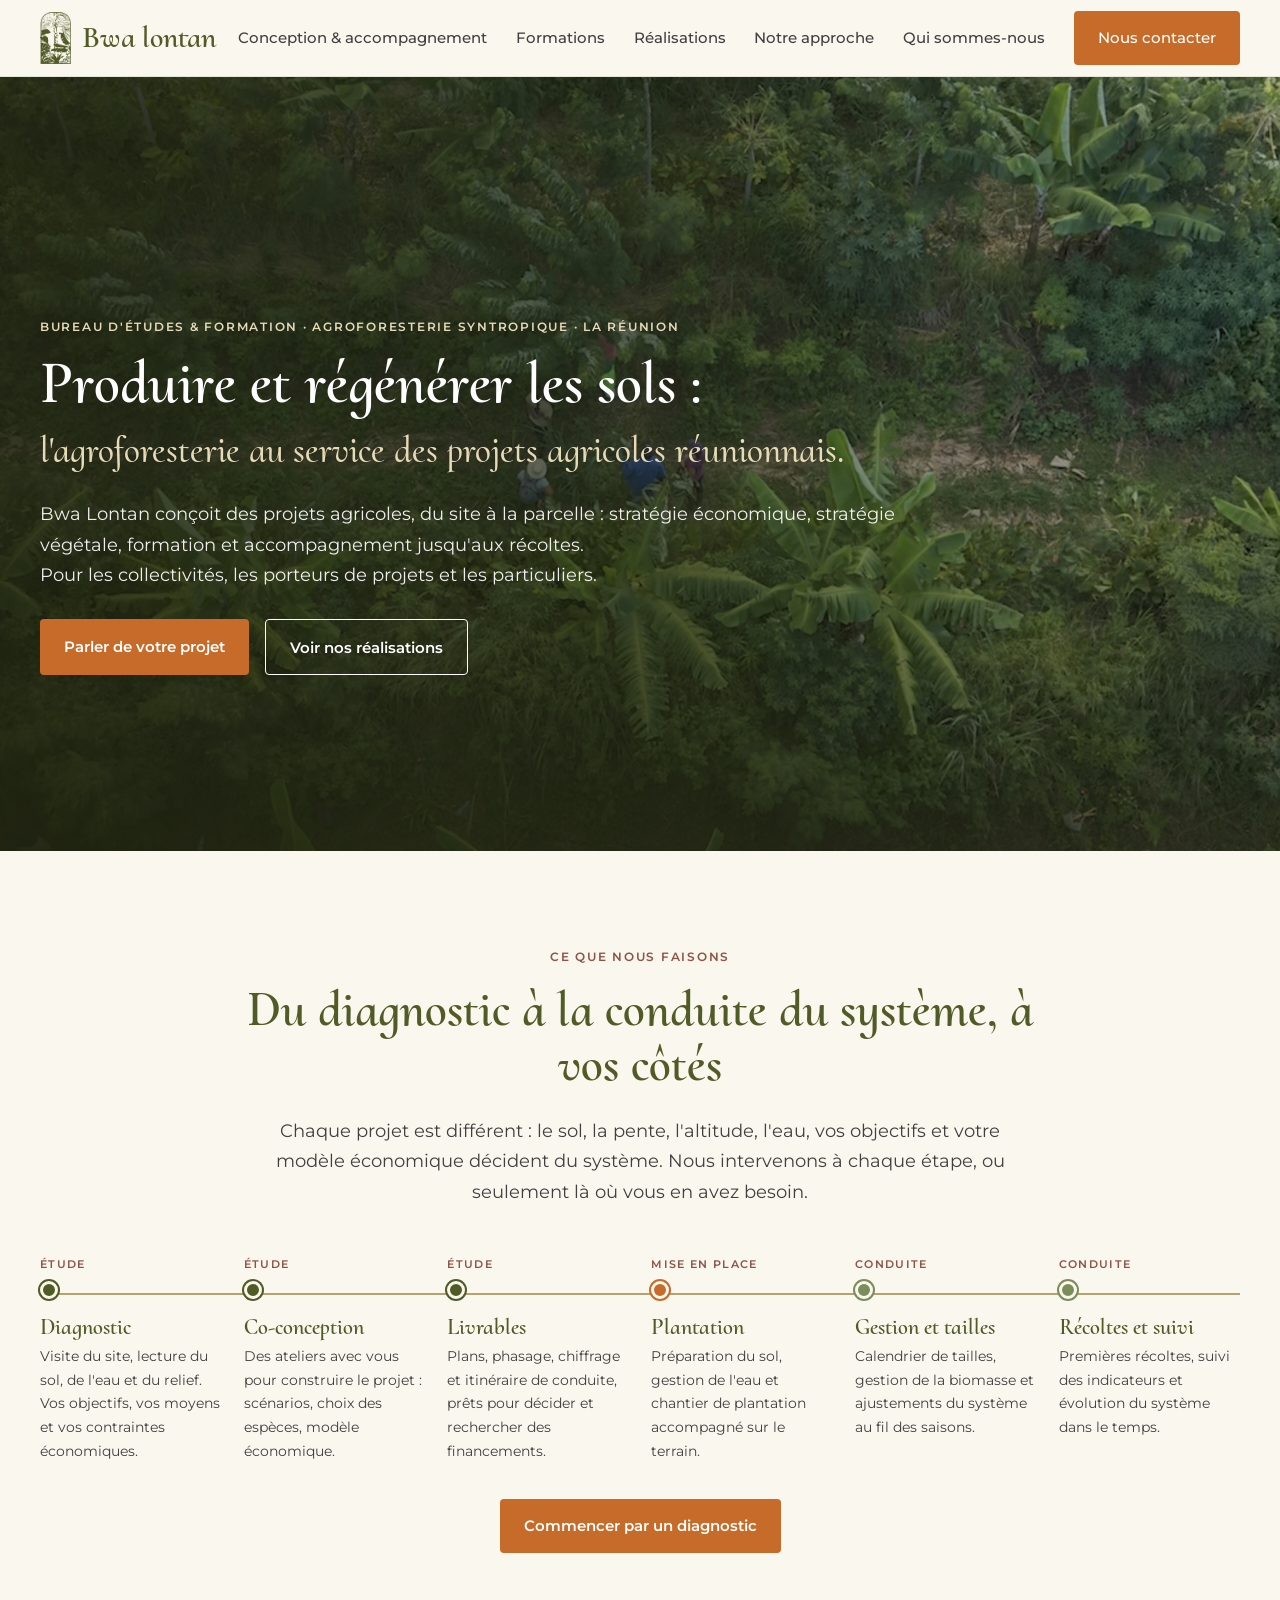
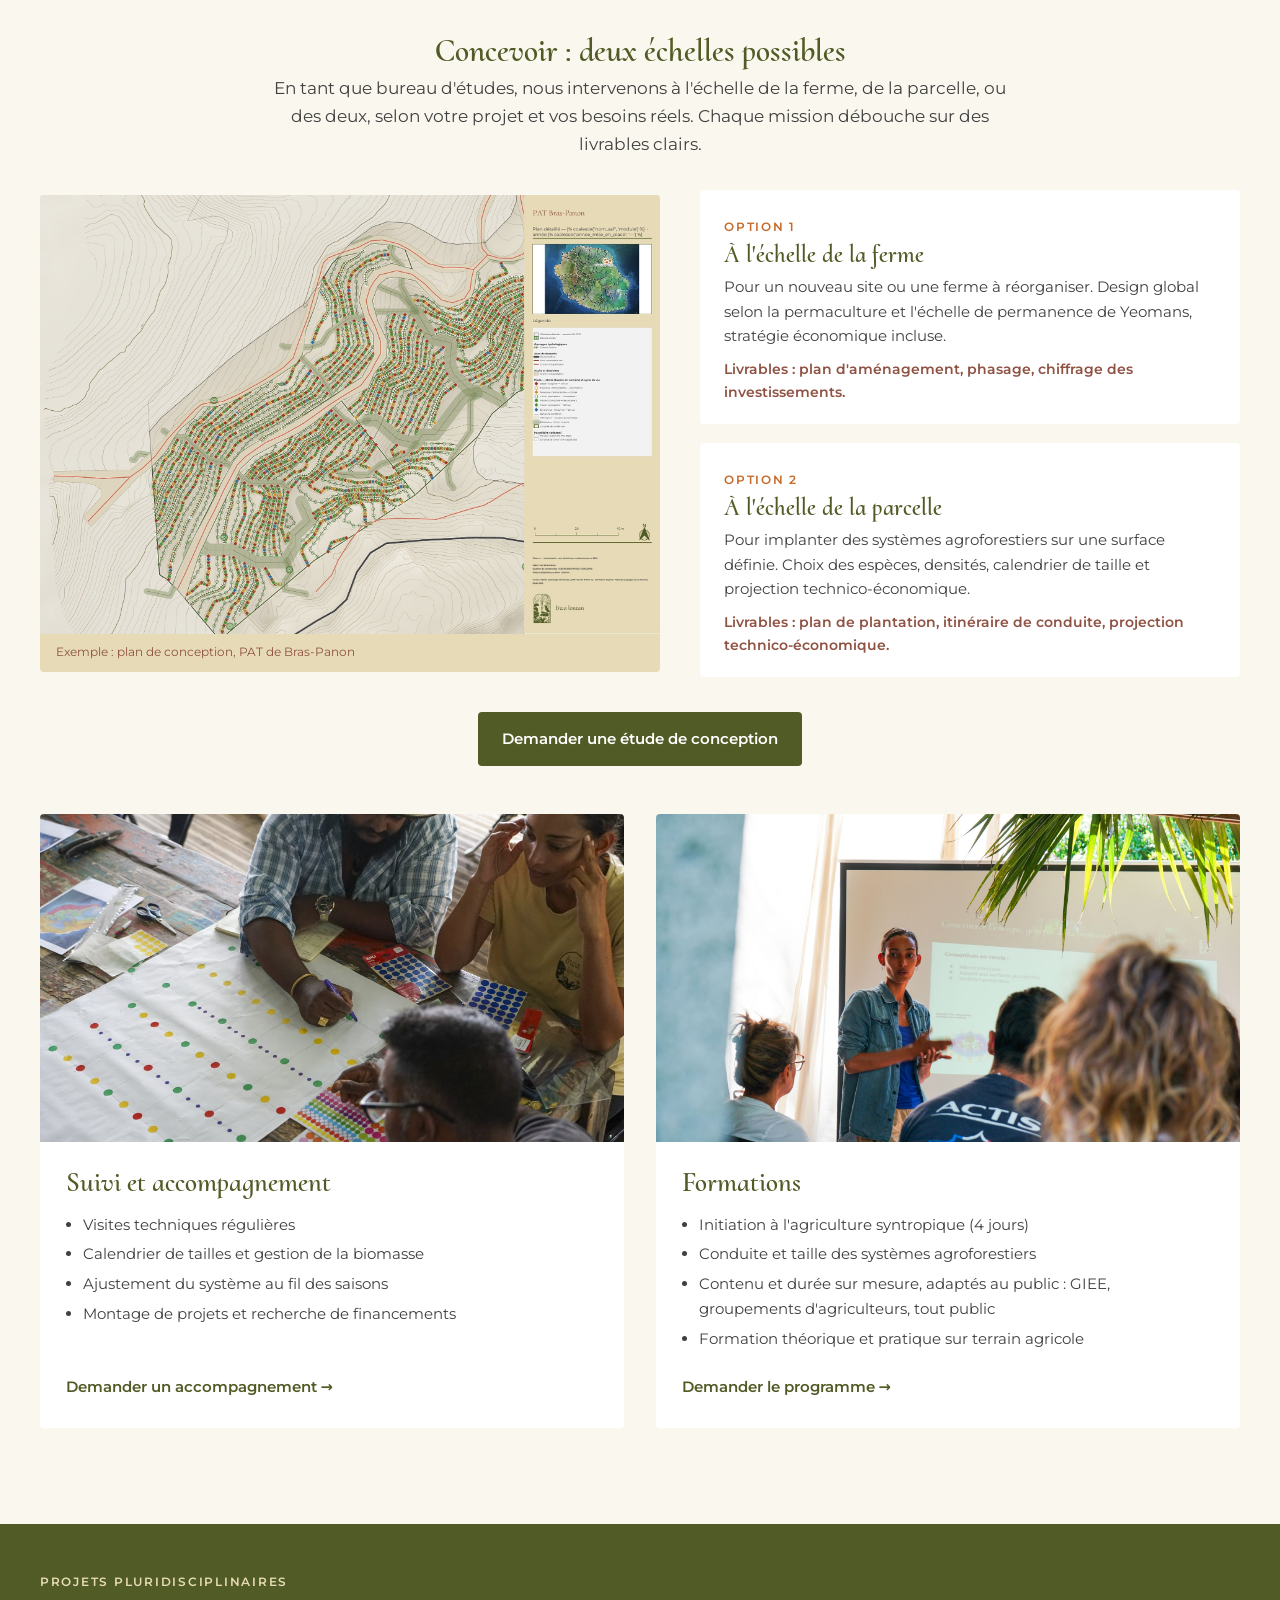
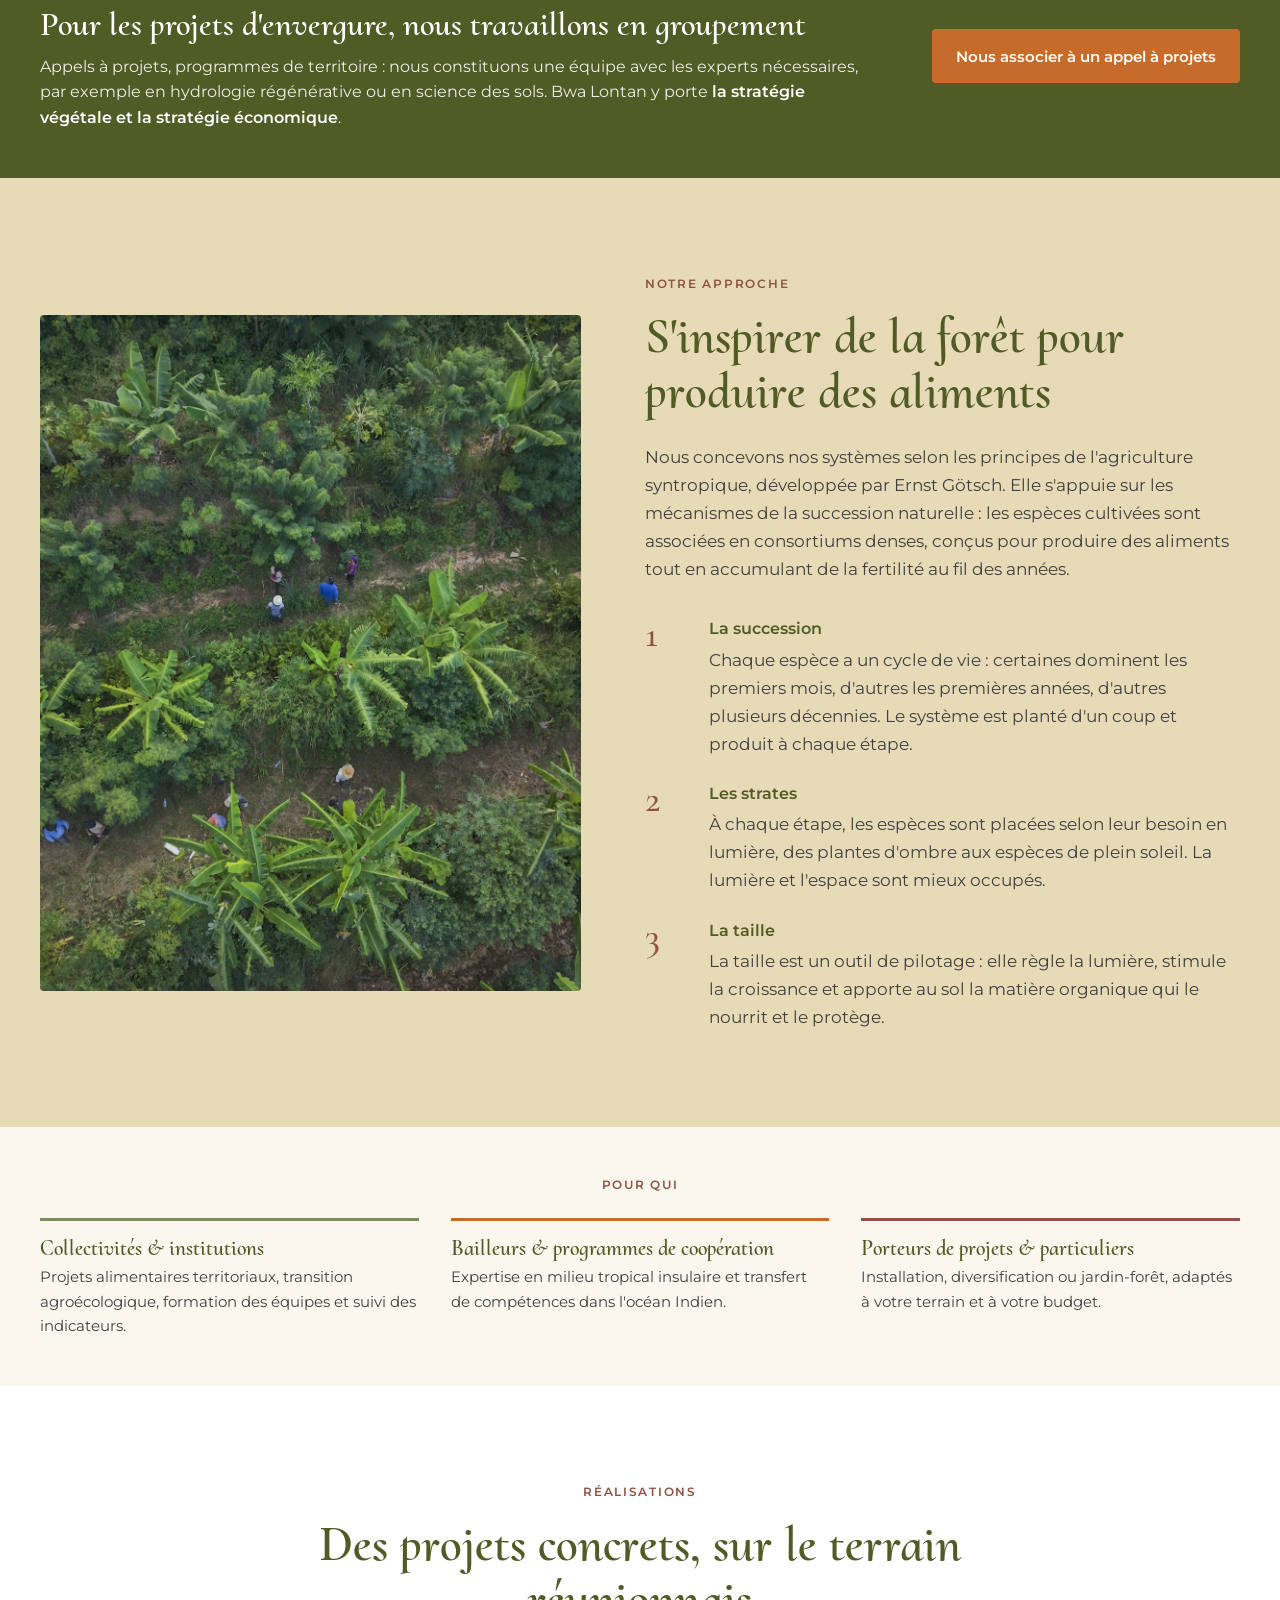
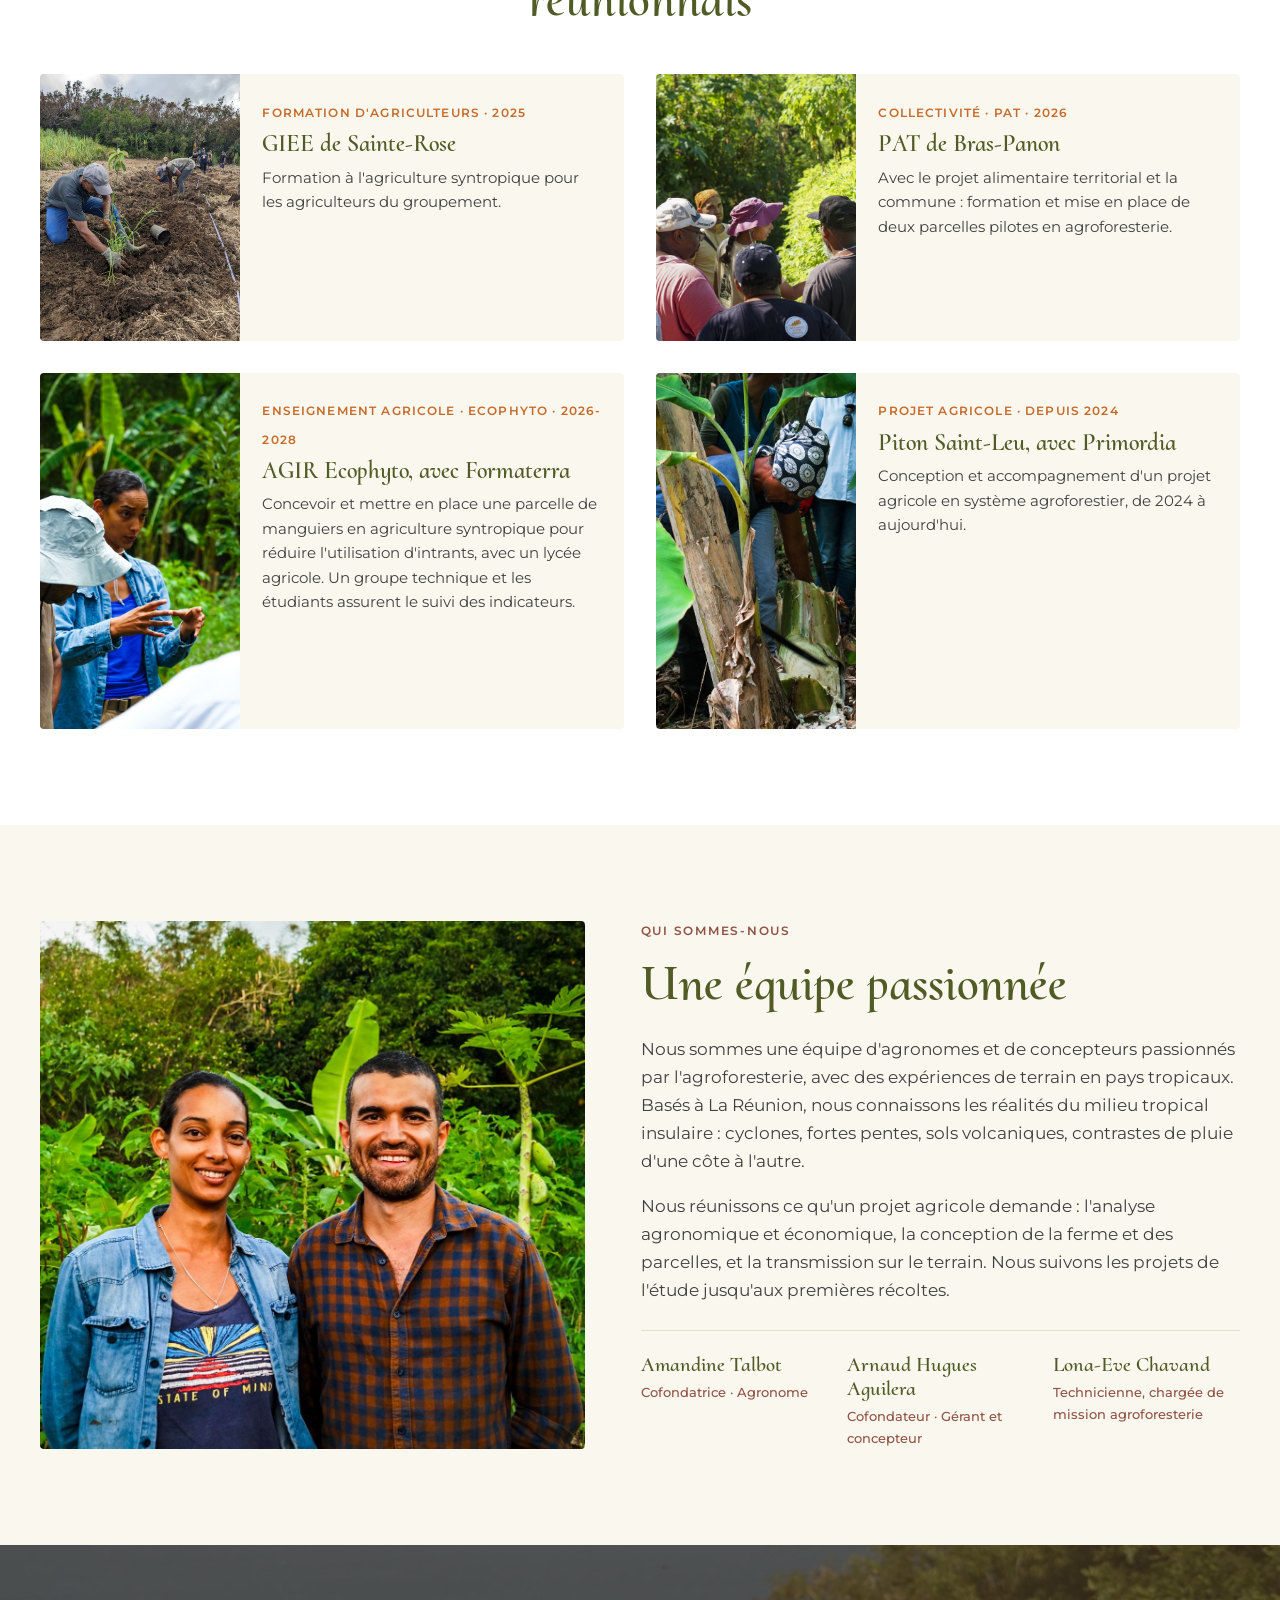
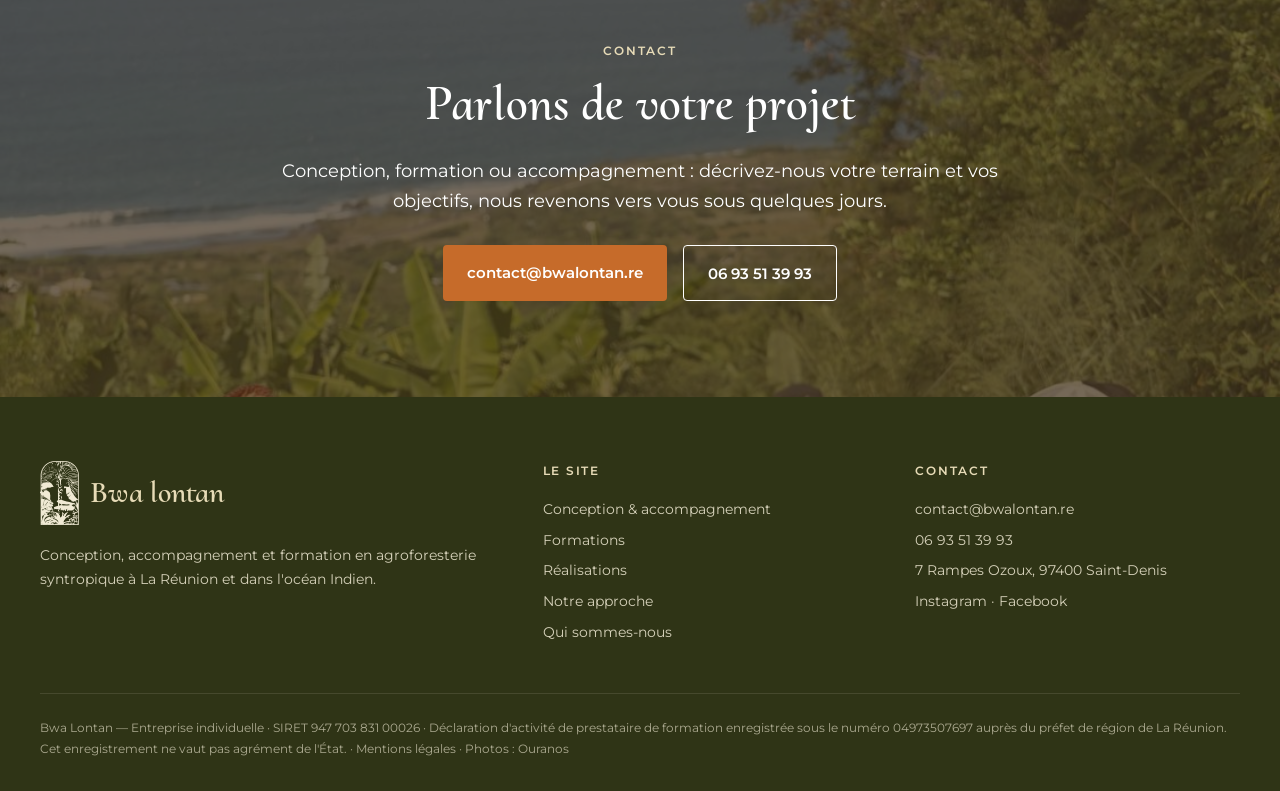
==== commit bc83fa77: "Pour qui : bandeau compact Co-Authored-By: Claude Opus 5.5 <noreply@anthropic.com> Claude-Session: h" ====
--- a/index.html
+++ b/index.html
@@ -149,24 +149,21 @@
   </section>
 
   <!-- POUR QUI -->
-  <section>
-    <div class="container">
-      <div class="section-head">
-        <span class="eyebrow">Pour qui</span>
-        <h2>Un interlocuteur technique fiable, quel que soit votre projet</h2>
-      </div>
+  <section class="audience-band">
+    <div class="container">
+      <span class="eyebrow">Pour qui</span>
       <div class="audiences">
         <div class="audience">
           <h3>Collectivités &amp; institutions</h3>
-          <p>Projets alimentaires territoriaux, espaces publics nourriciers, programmes de transition agroécologique : nous concevons, formons les équipes et suivons les indicateurs dans la durée.</p>
+          <p>Projets alimentaires territoriaux, transition agroécologique, formation des équipes et suivi des indicateurs.</p>
         </div>
         <div class="audience">
           <h3>Bailleurs &amp; programmes de coopération</h3>
-          <p>Basés à La&nbsp;Réunion, nous intervenons dans l'océan Indien : expertise en milieu tropical insulaire, groupements d'experts pour les appels à projets, ingénierie de formation et transfert de compétences aux acteurs locaux.</p>
+          <p>Expertise en milieu tropical insulaire et transfert de compétences dans l'océan Indien.</p>
         </div>
         <div class="audience">
           <h3>Porteurs de projets &amp; particuliers</h3>
-          <p>Installation agricole, diversification ou jardin-forêt : un projet pensé pour votre terrain, votre budget et votre temps disponible, avec un suivi jusqu'aux premières récoltes.</p>
+          <p>Installation, diversification ou jardin-forêt, adaptés à votre terrain et à votre budget.</p>
         </div>
       </div>
     </div>
--- a/assets/css/style.css
+++ b/assets/css/style.css
@@ -210,6 +210,12 @@
 .audience:nth-child(3) { border-color: var(--terre); }
 .audience p { font-size: .97rem; }
 
+.audience-band { padding: 3rem 0; }
+.audience-band .eyebrow { text-align: center; margin-bottom: 1.4rem; }
+.audience-band .audience { padding-top: 1rem; }
+.audience-band h3 { font-size: 1.35rem; margin-bottom: .3rem; }
+.audience-band p { font-size: .92rem; margin: 0; }
+
 /* Réalisations */
 .projects-section { background: #fff; }
 .projects { display: grid; grid-template-columns: repeat(2, 1fr); gap: 2rem; }
@@ -222,11 +228,11 @@
 .todo { background: #fff3cd; color: #6b5300; font-size: .78rem; padding: .1rem .35rem; border-radius: 3px; }
 
 /* Équipe */
-.team-grid { display: grid; grid-template-columns: 1.2fr 1fr; gap: 4rem; align-items: center; }
-.team-grid > img { border-radius: var(--radius); }
-.people { display: grid; gap: 1.4rem; margin-top: 1.5rem; }
-.person strong { font-family: var(--serif); font-size: 1.5rem; color: var(--olive); font-weight: 600; }
-.person span { display: block; font-size: .9rem; color: var(--terre); font-weight: 500; }
+.team-grid { display: grid; grid-template-columns: 1fr 1.1fr; gap: 3.5rem; align-items: stretch; }
+.team-grid > img { border-radius: var(--radius); width: 100%; height: 100%; min-height: 420px; object-fit: cover; object-position: center 40%; }
+.people { display: grid; grid-template-columns: repeat(3, 1fr); gap: 1.2rem; margin-top: 1.6rem; padding-top: 1.4rem; border-top: 1px solid rgba(81,91,37,.15); }
+.person strong { font-family: var(--serif); font-size: 1.3rem; line-height: 1.15; display: block; color: var(--olive); font-weight: 600; }
+.person span { display: block; font-size: .82rem; margin-top: .3rem; color: var(--terre); font-weight: 500; }
 
 /* Contact */
 .cta { position: relative; color: #fff; text-align: center; overflow: hidden; }
@@ -257,6 +263,8 @@
   section { padding: 4rem 0; }
 }
 @media (max-width: 560px) {
+  .people { grid-template-columns: 1fr; }
+  .team-grid > img { min-height: 0; height: auto; aspect-ratio: 16/10; }
   .hero::after { background: linear-gradient(180deg, rgba(30,34,14,.35) 0%, rgba(30,34,14,.85) 70%); }
   .brand span { font-size: 1.6rem; }
   .project { grid-template-columns: 1fr; }
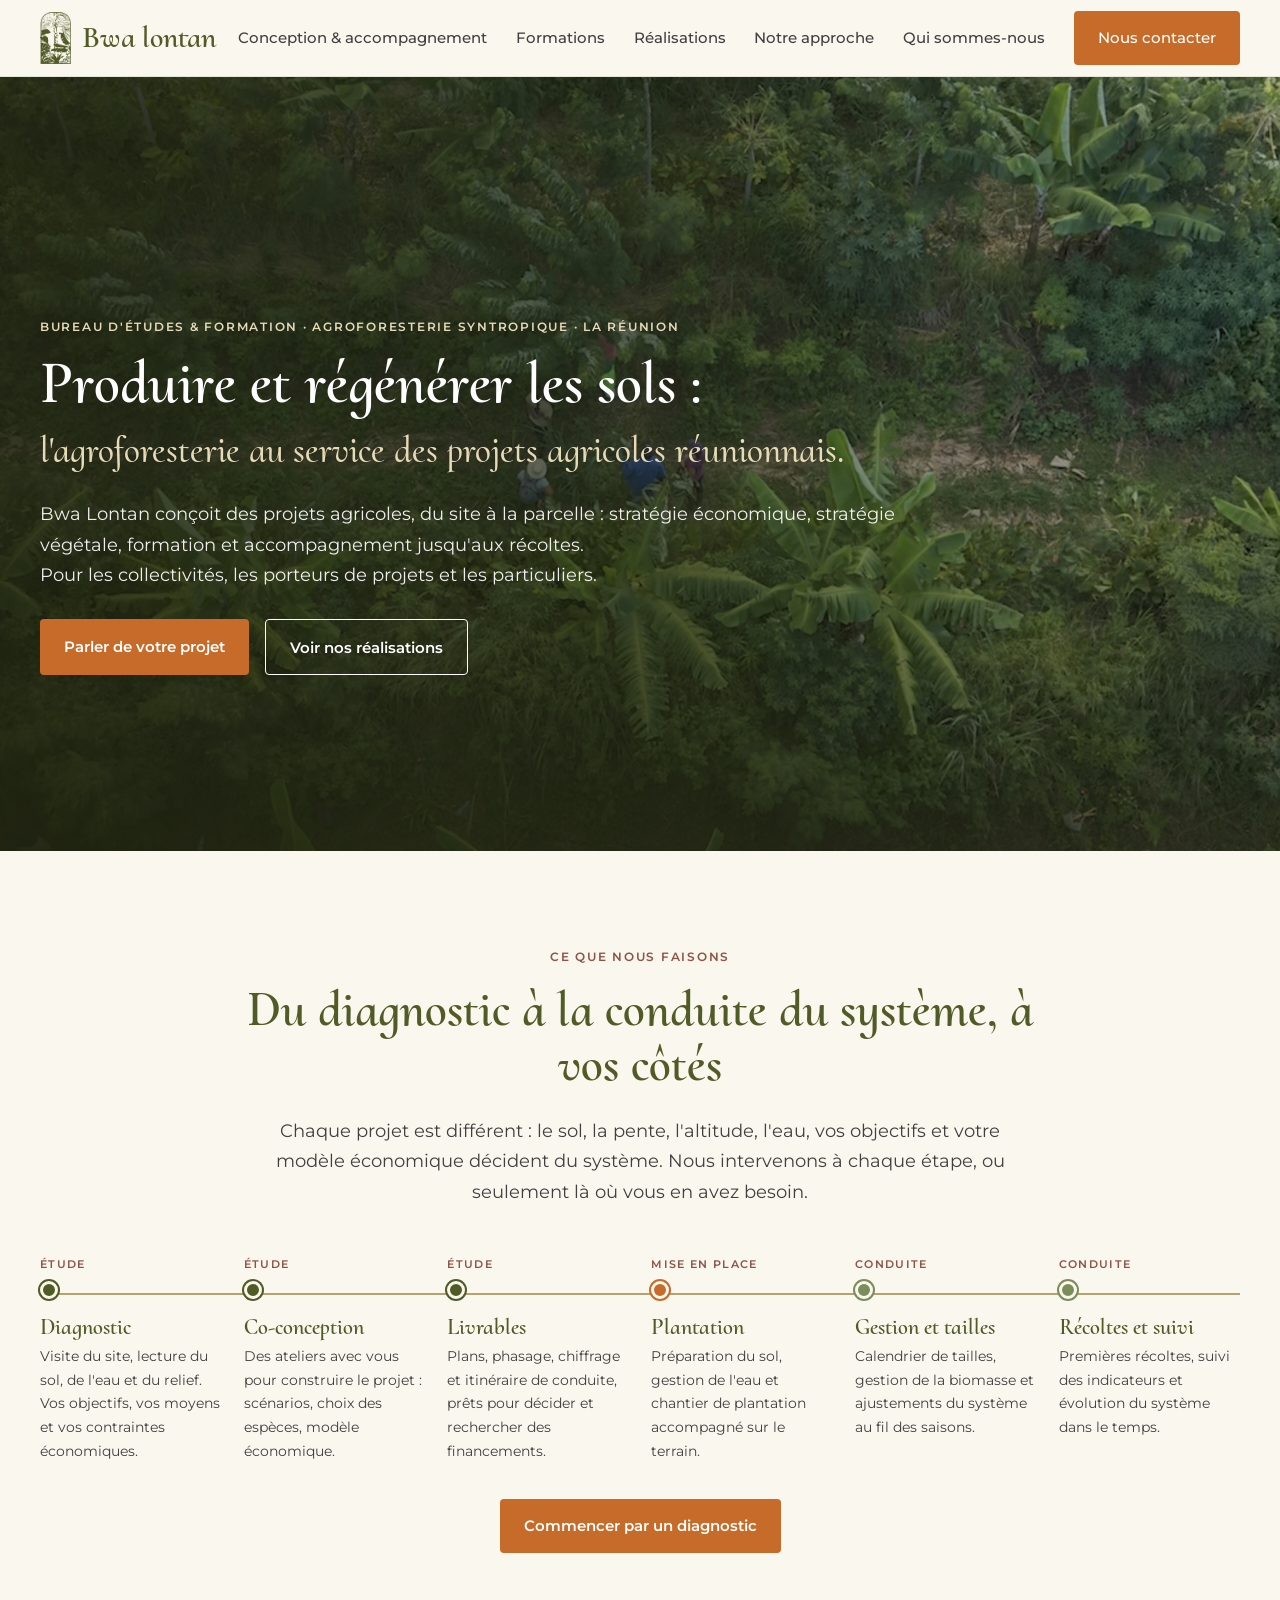
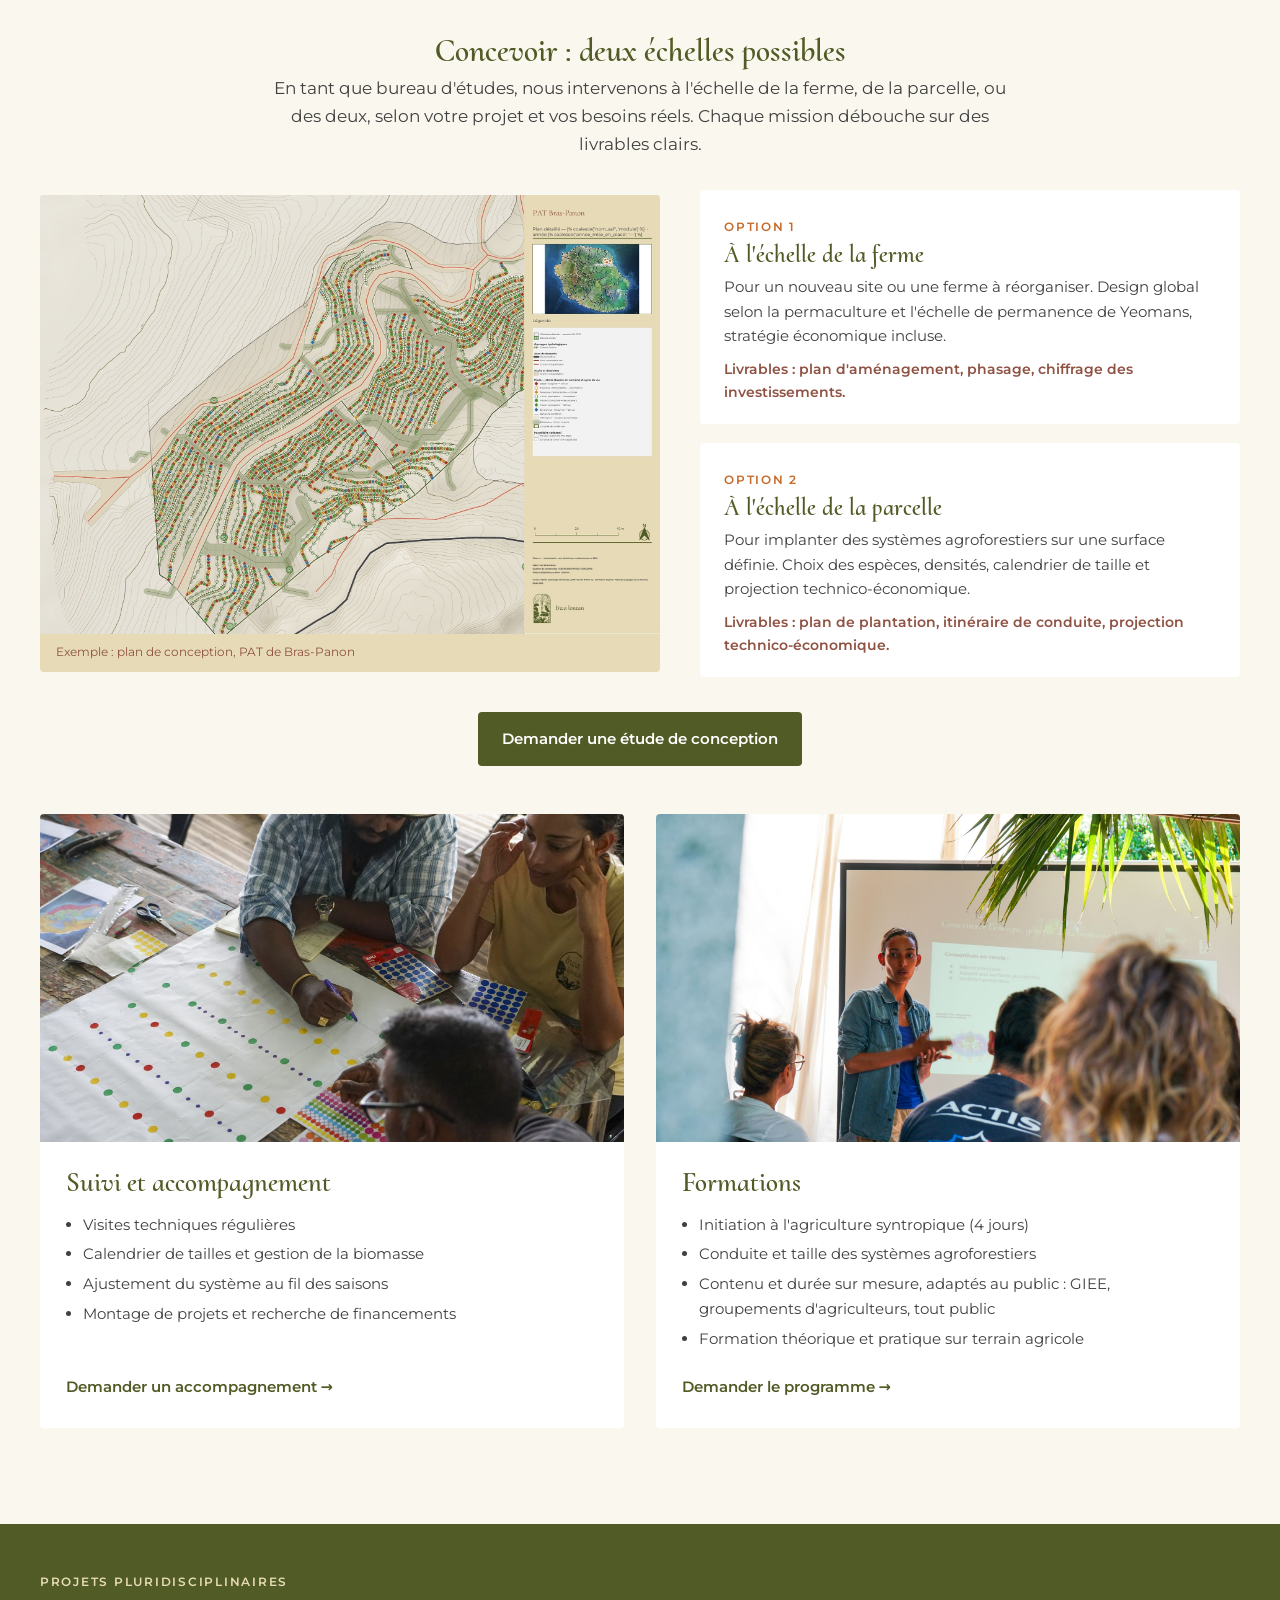
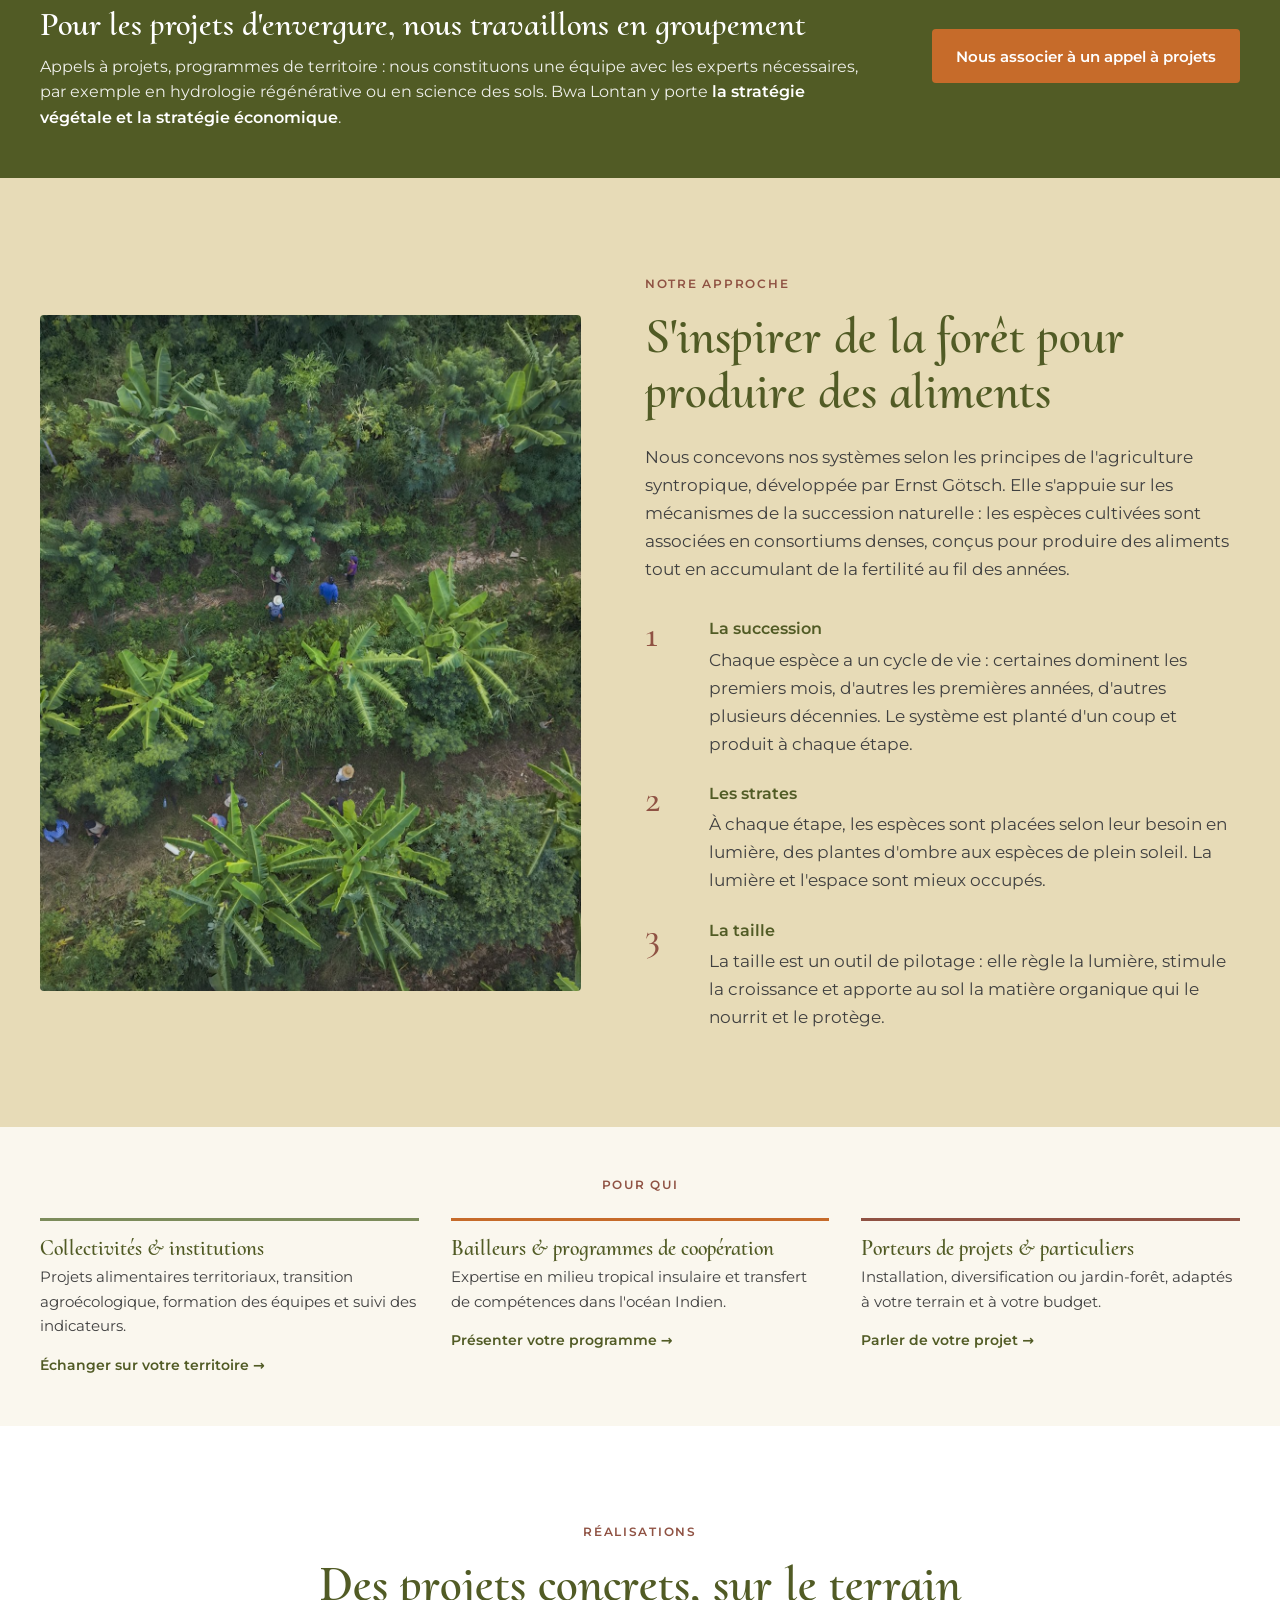
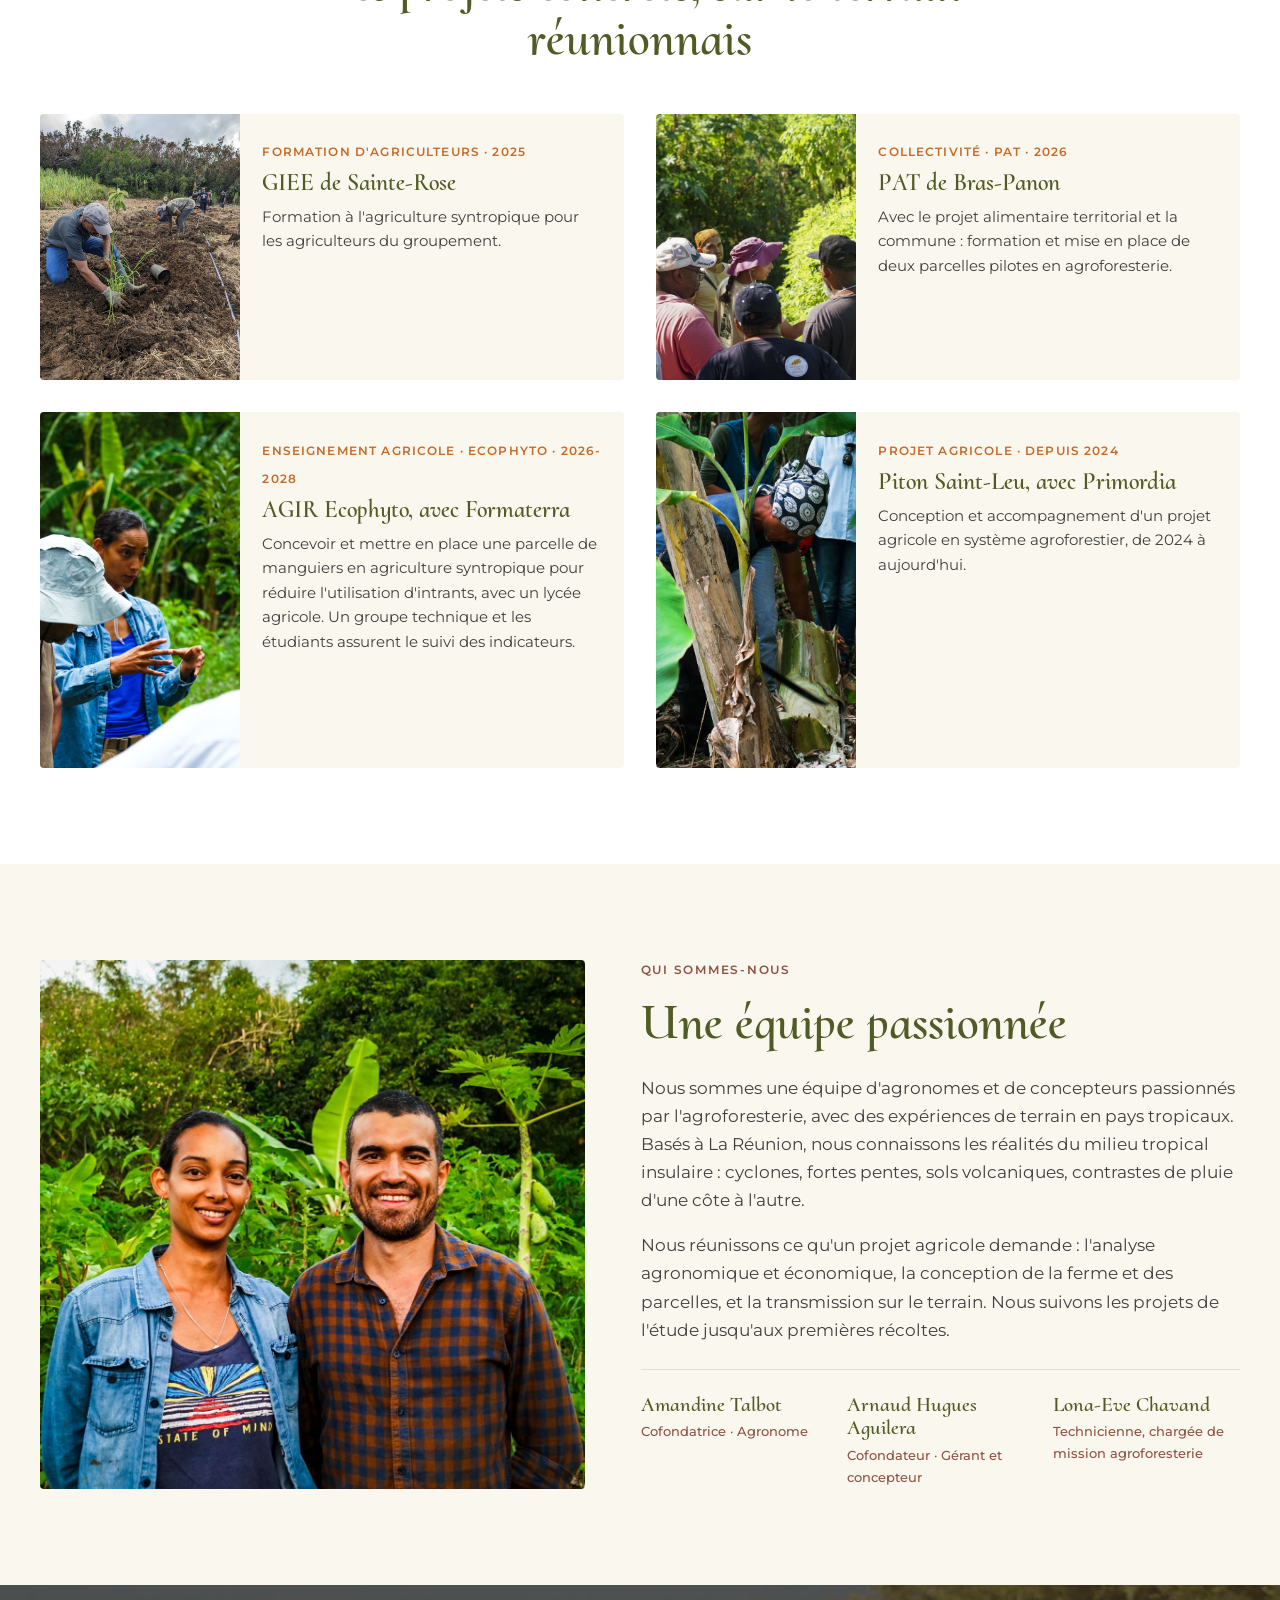
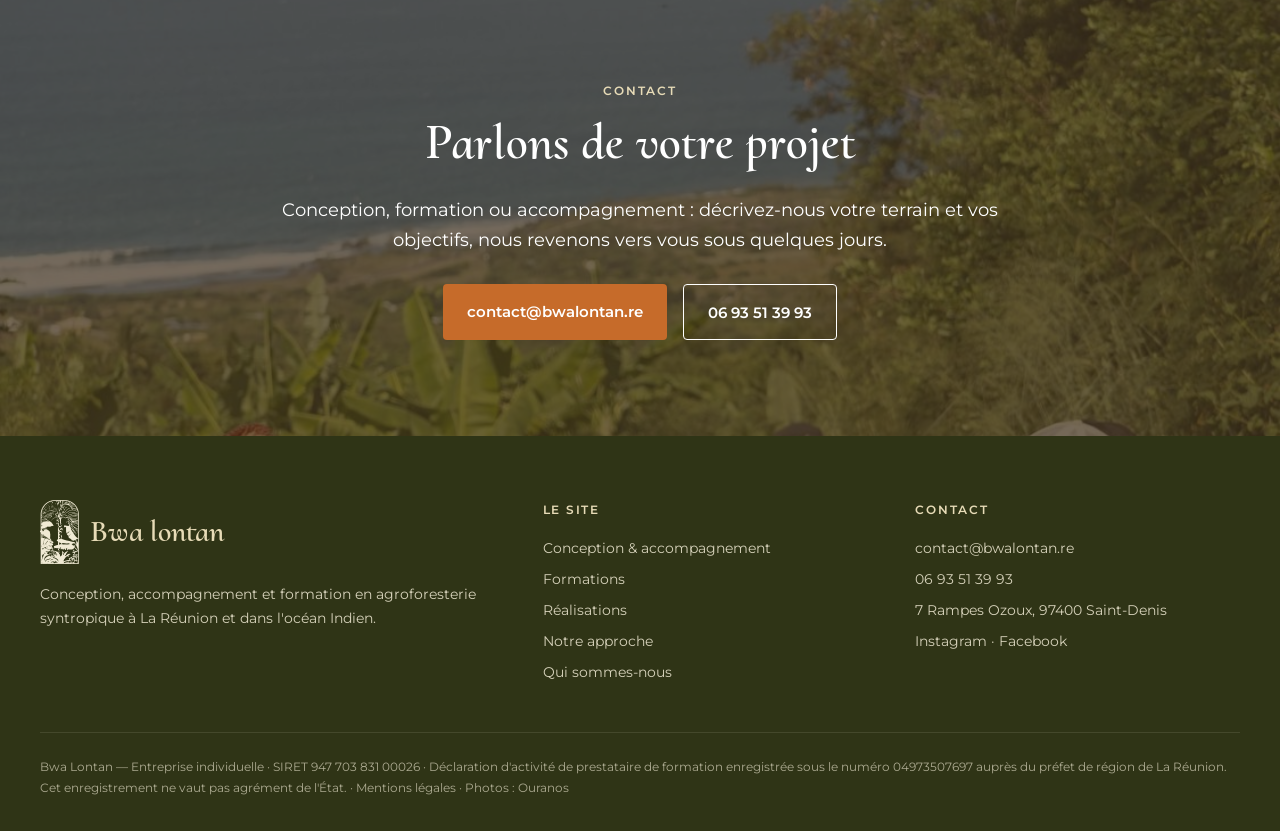
==== commit 3affb302: "Pour qui : un appel à l'action par public Co-Authored-By: Claude Opus 5.5 <noreply@anthropic.com> Cl" ====
--- a/index.html
+++ b/index.html
@@ -156,14 +156,17 @@
         <div class="audience">
           <h3>Collectivités &amp; institutions</h3>
           <p>Projets alimentaires territoriaux, transition agroécologique, formation des équipes et suivi des indicateurs.</p>
+          <a class="more" href="mailto:contact@bwalontan.re?subject=Collectivit%C3%A9%20%3A%20demande%20d%E2%80%99%C3%A9change">Échanger sur votre territoire</a>
         </div>
         <div class="audience">
           <h3>Bailleurs &amp; programmes de coopération</h3>
           <p>Expertise en milieu tropical insulaire et transfert de compétences dans l'océan Indien.</p>
+          <a class="more" href="mailto:contact@bwalontan.re?subject=Programme%20de%20coop%C3%A9ration%20%3A%20demande%20d%E2%80%99%C3%A9change">Présenter votre programme</a>
         </div>
         <div class="audience">
           <h3>Porteurs de projets &amp; particuliers</h3>
           <p>Installation, diversification ou jardin-forêt, adaptés à votre terrain et à votre budget.</p>
+          <a class="more" href="mailto:contact@bwalontan.re?subject=Porteur%20de%20projet%20%3A%20demande%20d%E2%80%99%C3%A9change">Parler de votre projet</a>
         </div>
       </div>
     </div>
--- a/assets/css/style.css
+++ b/assets/css/style.css
@@ -214,7 +214,9 @@
 .audience-band .eyebrow { text-align: center; margin-bottom: 1.4rem; }
 .audience-band .audience { padding-top: 1rem; }
 .audience-band h3 { font-size: 1.35rem; margin-bottom: .3rem; }
-.audience-band p { font-size: .92rem; margin: 0; }
+.audience-band p { font-size: .92rem; margin: 0 0 .7rem; }
+.audience-band .more { font-weight: 600; font-size: .88rem; text-decoration: none; }
+.audience-band .more::after { content: " →"; }
 
 /* Réalisations */
 .projects-section { background: #fff; }
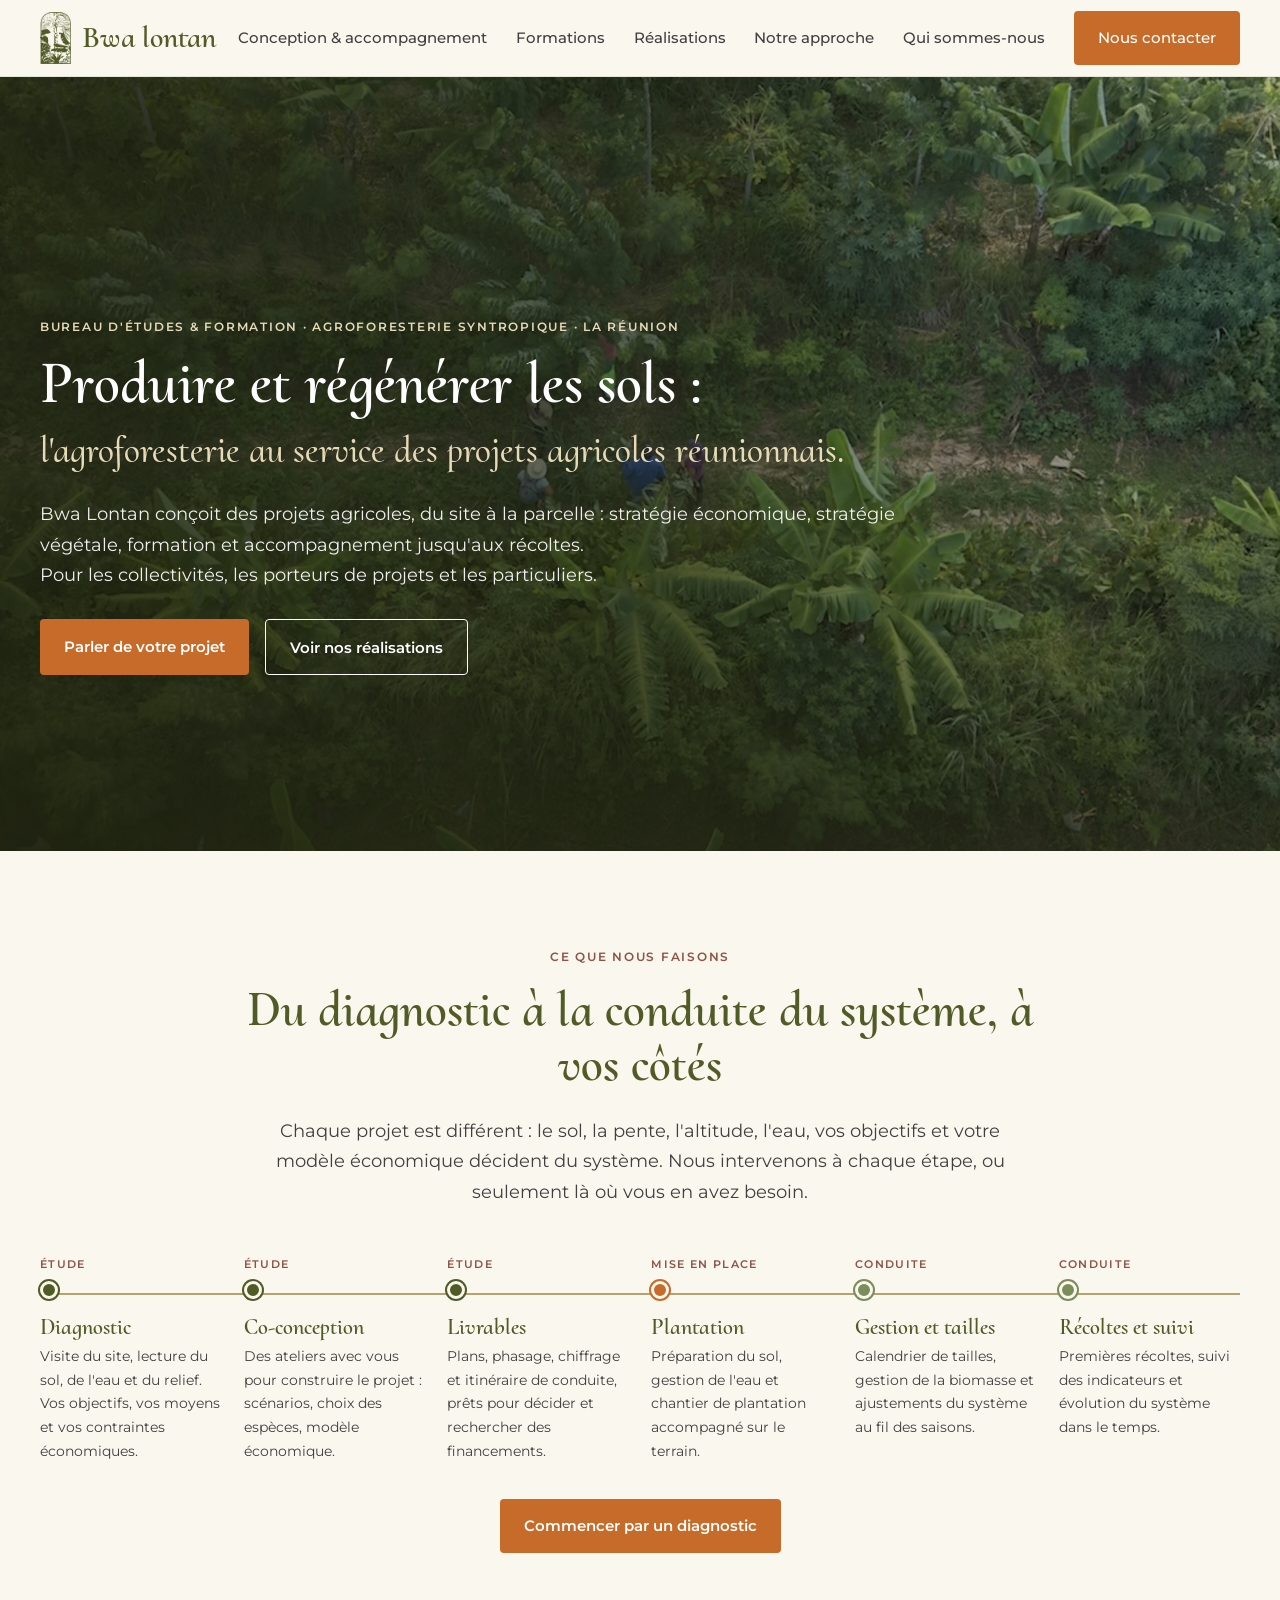
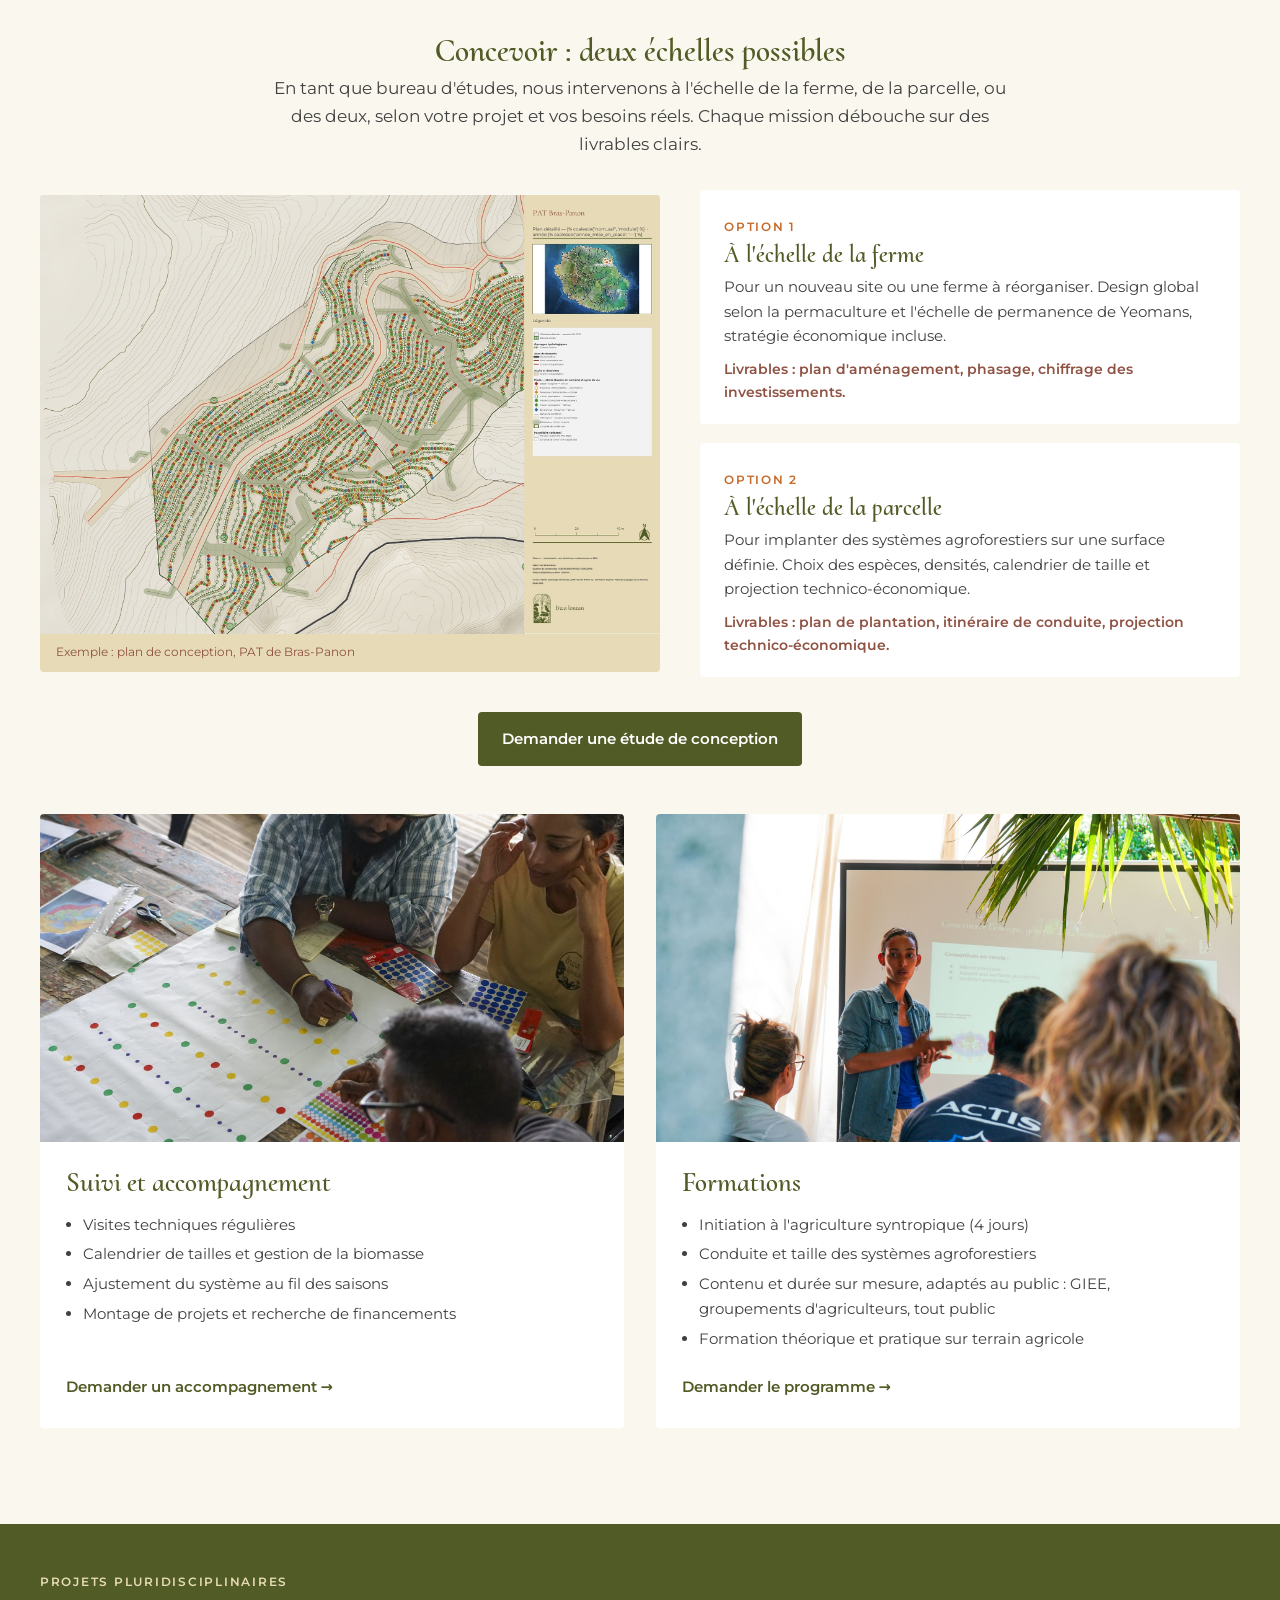
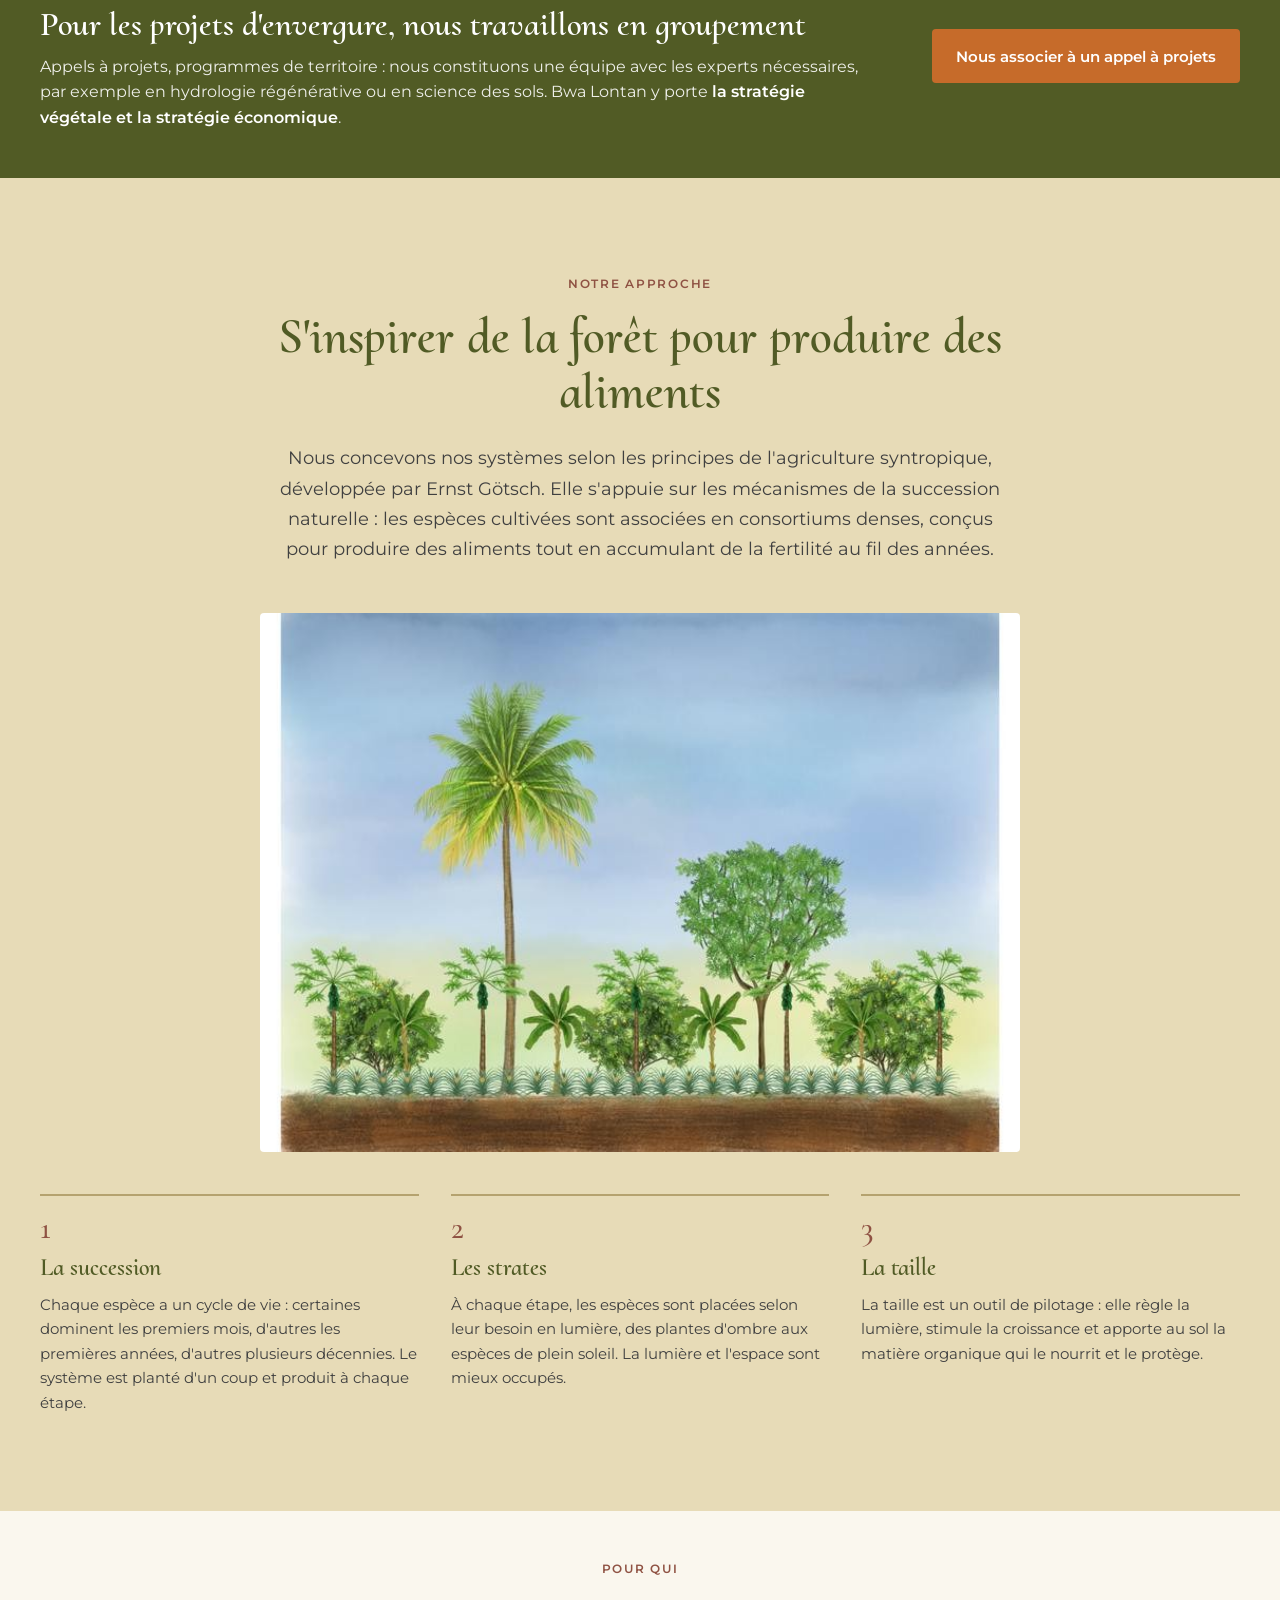
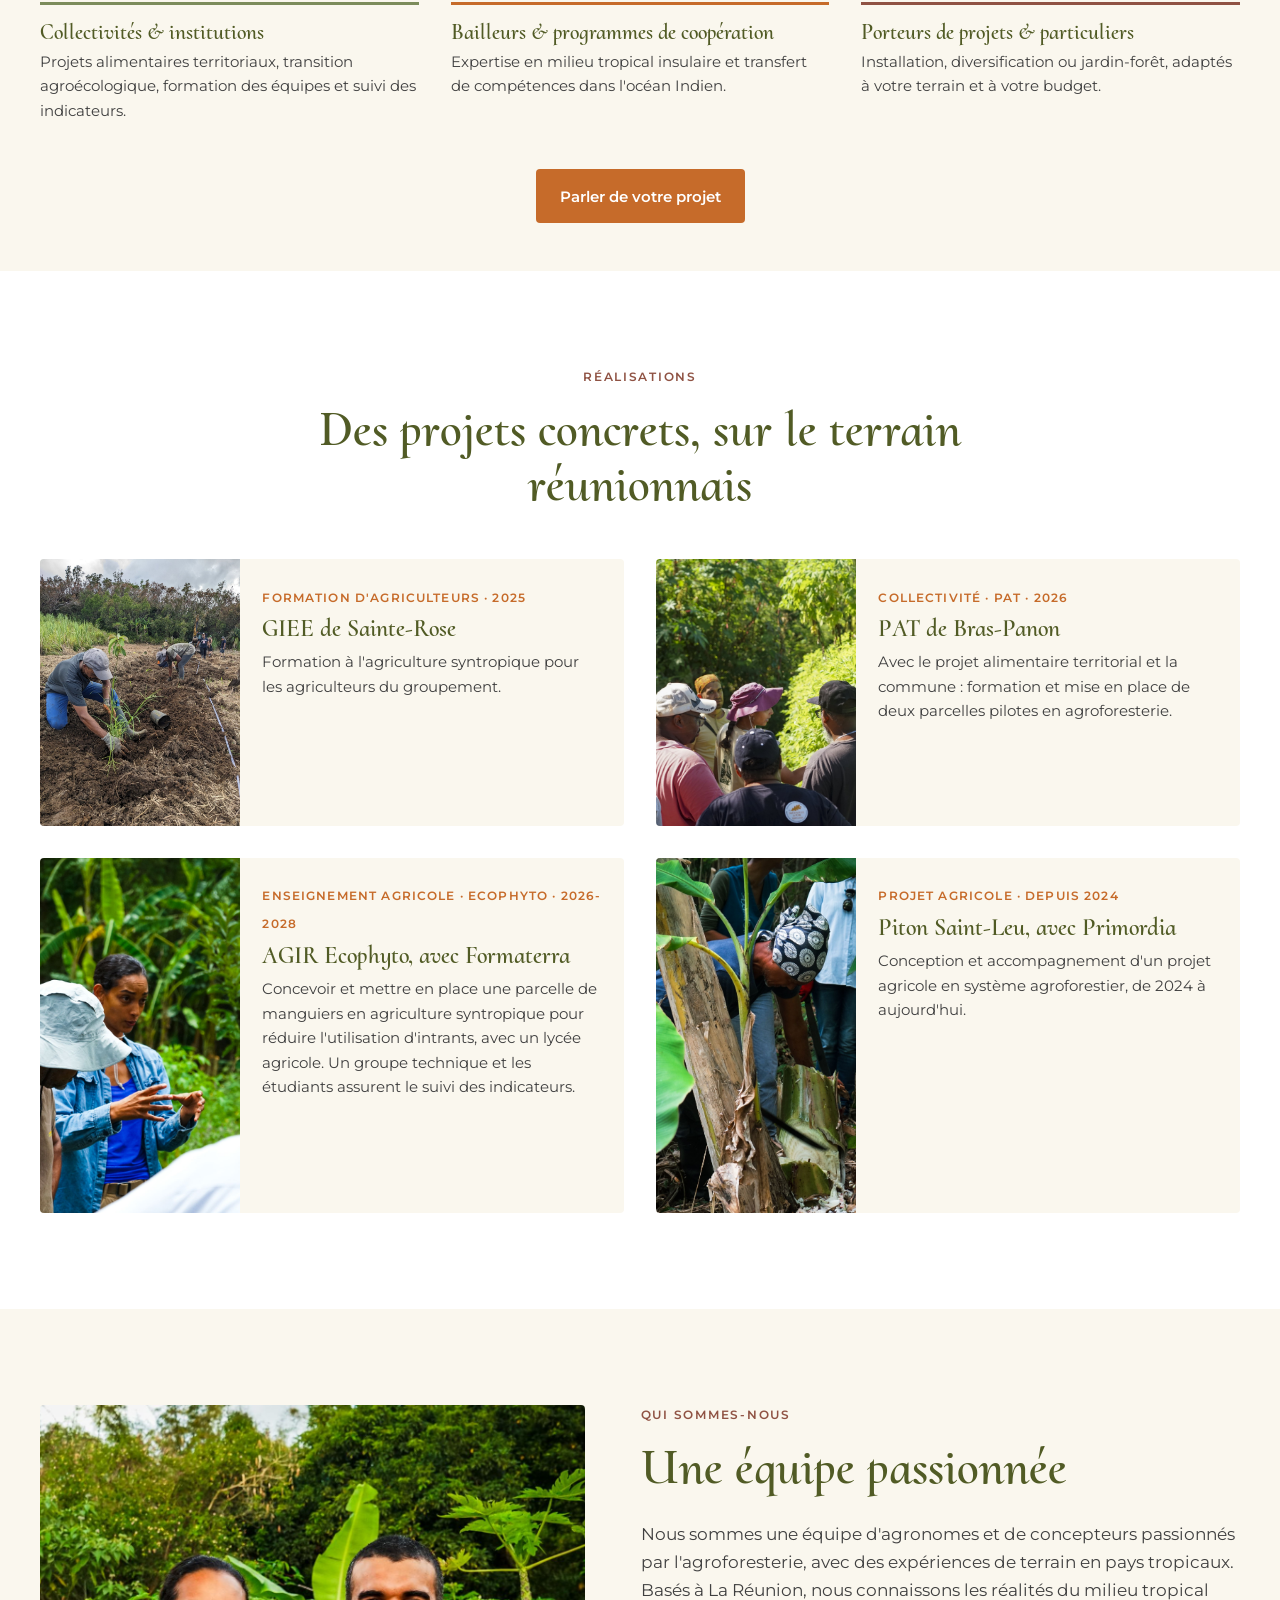
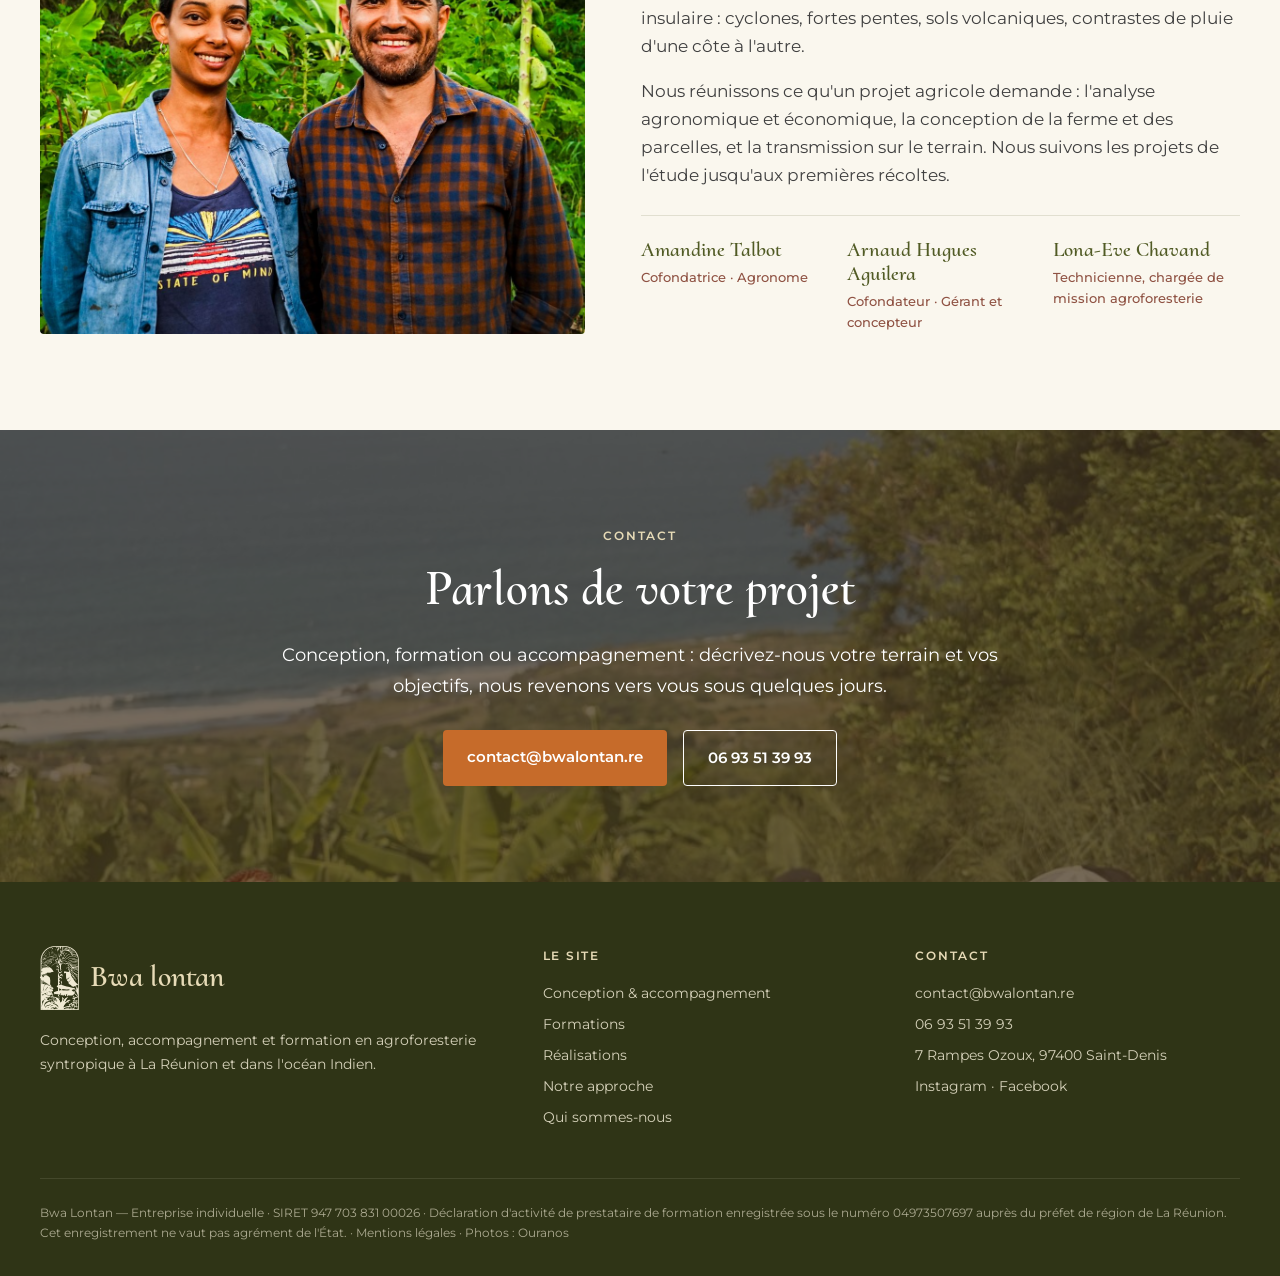
==== commit fcf2f8c2: "Notre approche : coupe illustrée et 3 principes en colonnes ; Pour qui : CTA commun Co-Authored-By: " ====
--- a/index.html
+++ b/index.html
@@ -133,18 +133,18 @@
 
   <!-- APPROCHE -->
   <section id="approche" class="approach">
-    <div class="container approach-grid">
-      <img src="assets/img/drone-saf-vue-verticale.jpg" alt="Vue de drone d'un système agroforestier en lignes, avec bananiers, arbres et un groupe au travail, à Piton Saint-Leu">
-      <div>
+    <div class="container">
+      <div class="section-head">
         <span class="eyebrow">Notre approche</span>
         <h2>S'inspirer de la forêt pour produire des aliments</h2>
-        <p>Nous concevons nos systèmes selon les principes de l'agriculture syntropique, développée par Ernst Götsch. Elle s'appuie sur les mécanismes de la succession naturelle : les espèces cultivées sont associées en consortiums denses, conçus pour produire des aliments tout en accumulant de la fertilité au fil des années.</p>
-        <ul class="principles">
-          <li><span class="num">1</span><div><strong>La succession</strong>Chaque espèce a un cycle de vie : certaines dominent les premiers mois, d'autres les premières années, d'autres plusieurs décennies. Le système est planté d'un coup et produit à chaque étape.</div></li>
-          <li><span class="num">2</span><div><strong>Les strates</strong>À chaque étape, les espèces sont placées selon leur besoin en lumière, des plantes d'ombre aux espèces de plein soleil. La lumière et l'espace sont mieux occupés.</div></li>
-          <li><span class="num">3</span><div><strong>La taille</strong>La taille est un outil de pilotage : elle règle la lumière, stimule la croissance et apporte au sol la matière organique qui le nourrit et le protège.</div></li>
-        </ul>
-      </div>
+        <p class="lead">Nous concevons nos systèmes selon les principes de l'agriculture syntropique, développée par Ernst Götsch. Elle s'appuie sur les mécanismes de la succession naturelle : les espèces cultivées sont associées en consortiums denses, conçus pour produire des aliments tout en accumulant de la fertilité au fil des années.</p>
+      </div>
+      <figure class="approach-fig"><img src="assets/img/coupe-saf-strates.jpg" alt="Coupe illustrée d'un système agroforestier : cocotier, papayers, bananiers, arbres fruitiers et ananas organisés en strates"></figure>
+      <ul class="principles principles-3">
+        <li><span class="num">1</span><strong>La succession</strong><p>Chaque espèce a un cycle de vie : certaines dominent les premiers mois, d'autres les premières années, d'autres plusieurs décennies. Le système est planté d'un coup et produit à chaque étape.</p></li>
+        <li><span class="num">2</span><strong>Les strates</strong><p>À chaque étape, les espèces sont placées selon leur besoin en lumière, des plantes d'ombre aux espèces de plein soleil. La lumière et l'espace sont mieux occupés.</p></li>
+        <li><span class="num">3</span><strong>La taille</strong><p>La taille est un outil de pilotage : elle règle la lumière, stimule la croissance et apporte au sol la matière organique qui le nourrit et le protège.</p></li>
+      </ul>
     </div>
   </section>
 
@@ -156,18 +156,18 @@
         <div class="audience">
           <h3>Collectivités &amp; institutions</h3>
           <p>Projets alimentaires territoriaux, transition agroécologique, formation des équipes et suivi des indicateurs.</p>
-          <a class="more" href="mailto:contact@bwalontan.re?subject=Collectivit%C3%A9%20%3A%20demande%20d%E2%80%99%C3%A9change">Échanger sur votre territoire</a>
         </div>
         <div class="audience">
           <h3>Bailleurs &amp; programmes de coopération</h3>
           <p>Expertise en milieu tropical insulaire et transfert de compétences dans l'océan Indien.</p>
-          <a class="more" href="mailto:contact@bwalontan.re?subject=Programme%20de%20coop%C3%A9ration%20%3A%20demande%20d%E2%80%99%C3%A9change">Présenter votre programme</a>
         </div>
         <div class="audience">
           <h3>Porteurs de projets &amp; particuliers</h3>
           <p>Installation, diversification ou jardin-forêt, adaptés à votre terrain et à votre budget.</p>
-          <a class="more" href="mailto:contact@bwalontan.re?subject=Porteur%20de%20projet%20%3A%20demande%20d%E2%80%99%C3%A9change">Parler de votre projet</a>
-        </div>
+        </div>
+      </div>
+      <div class="cta-row">
+        <a class="btn btn-primary" href="#contact">Parler de votre projet</a>
       </div>
     </div>
   </section>
--- a/assets/css/style.css
+++ b/assets/css/style.css
@@ -203,6 +203,15 @@
 .principles .num { font-family: var(--serif); font-size: 2.4rem; line-height: 1; color: var(--terre); }
 .principles strong { display: block; color: var(--olive); font-size: 1.02rem; margin-bottom: .2rem; }
 
+.approach-fig { margin: 0 auto 2.6rem; max-width: 760px; }
+.approach-fig img { width: 100%; border-radius: var(--radius); }
+.principles-3 { grid-template-columns: repeat(3, 1fr); gap: 2rem; margin: 0; }
+.principles-3 li { display: block; border-top: 2px solid var(--sable); padding-top: 1rem; }
+.principles-3 .num { display: block; font-size: 2rem; margin-bottom: .3rem; }
+.principles-3 strong { font-family: var(--serif); font-size: 1.5rem; font-weight: 600; }
+.principles-3 p { font-size: .93rem; margin: .3rem 0 0; }
+@media (max-width: 960px) { .principles-3 { grid-template-columns: 1fr; } }
+
 /* Pour qui */
 .audiences { display: grid; grid-template-columns: repeat(3, 1fr); gap: 2rem; }
 .audience { border-top: 3px solid var(--sauge); padding-top: 1.4rem; }
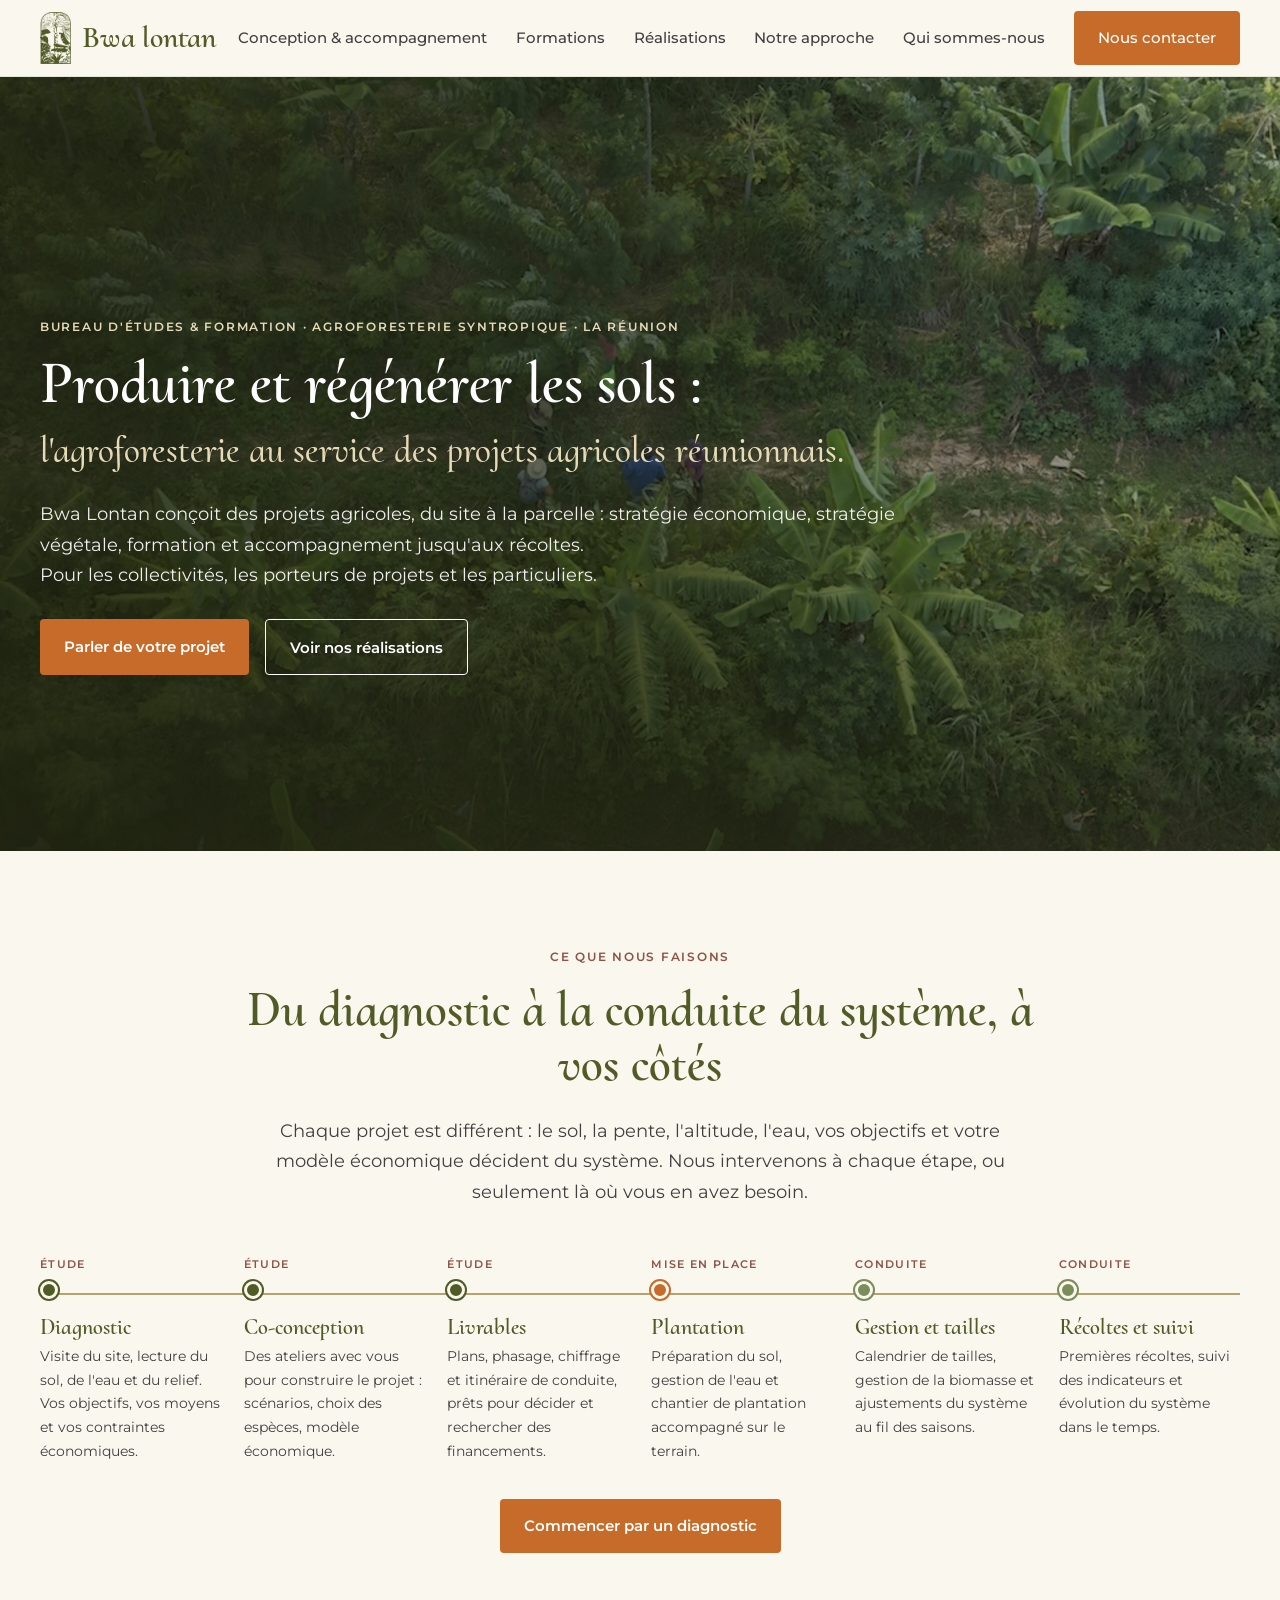
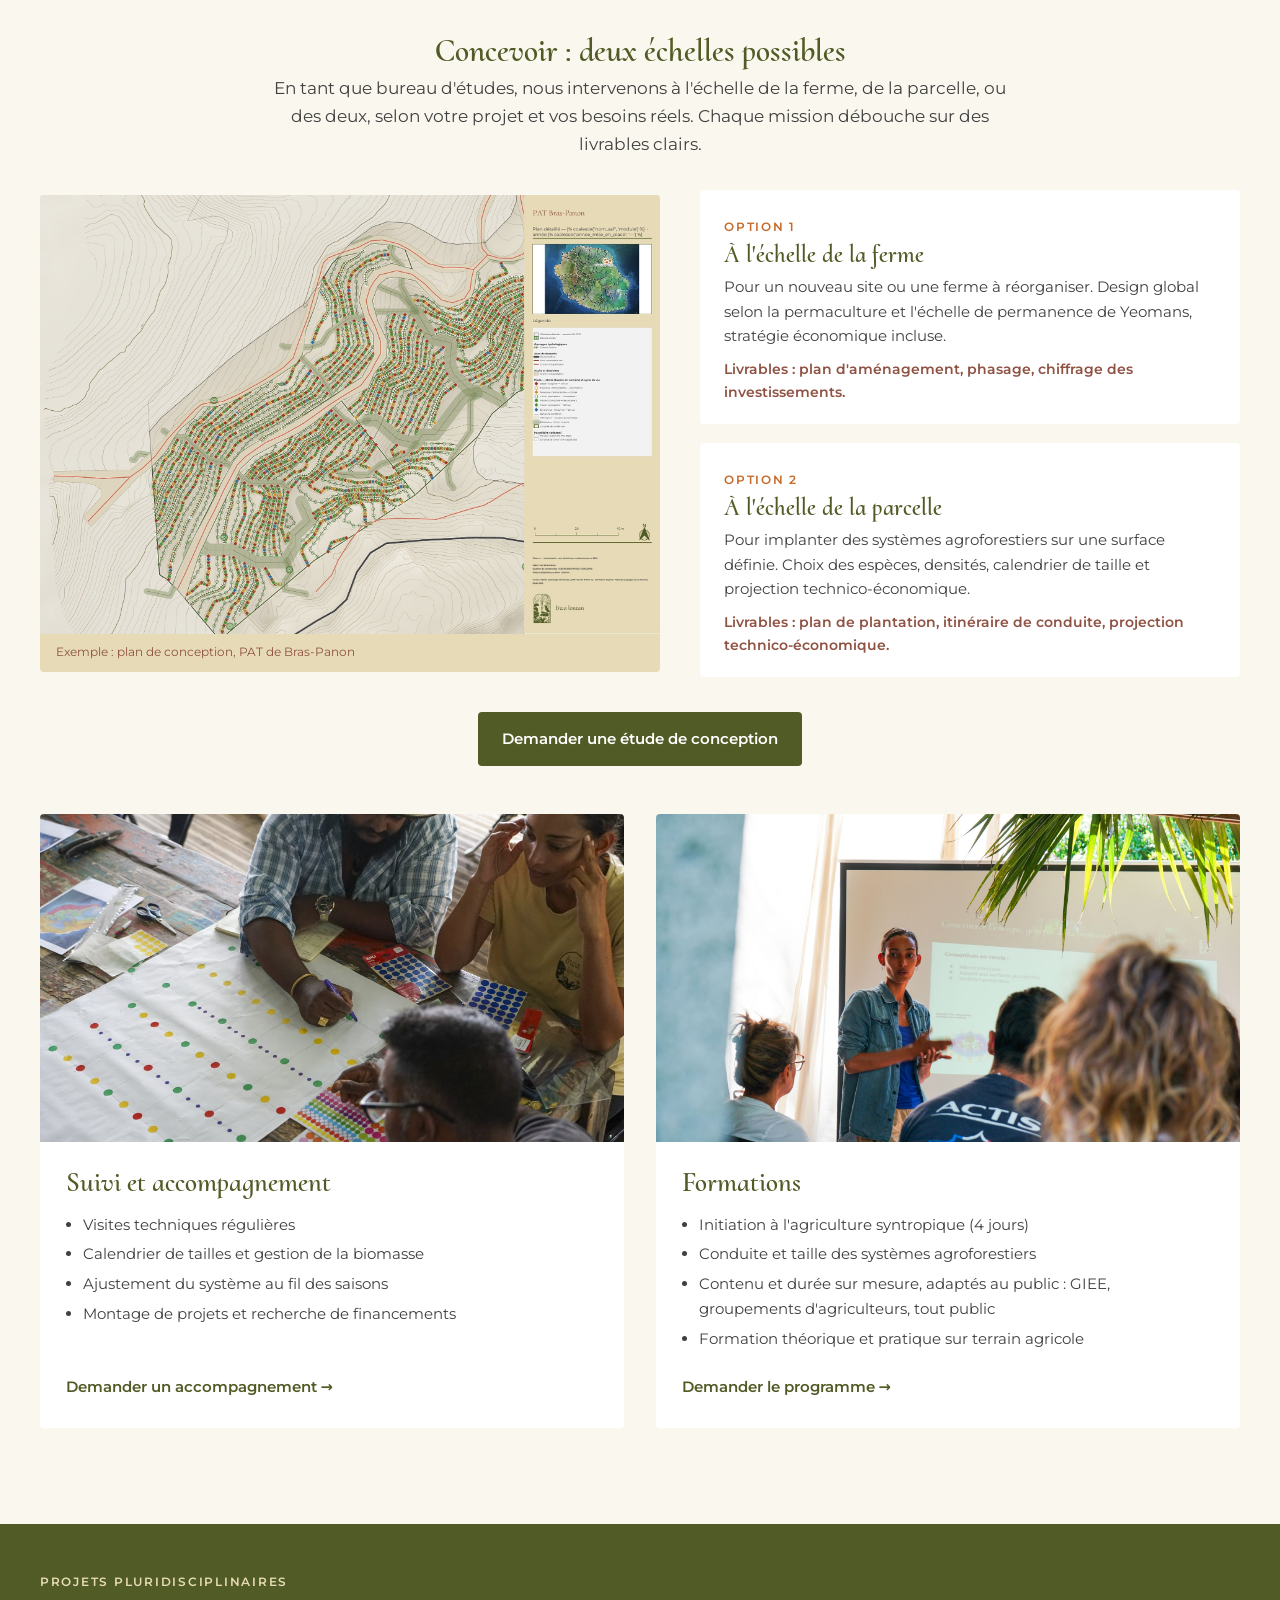
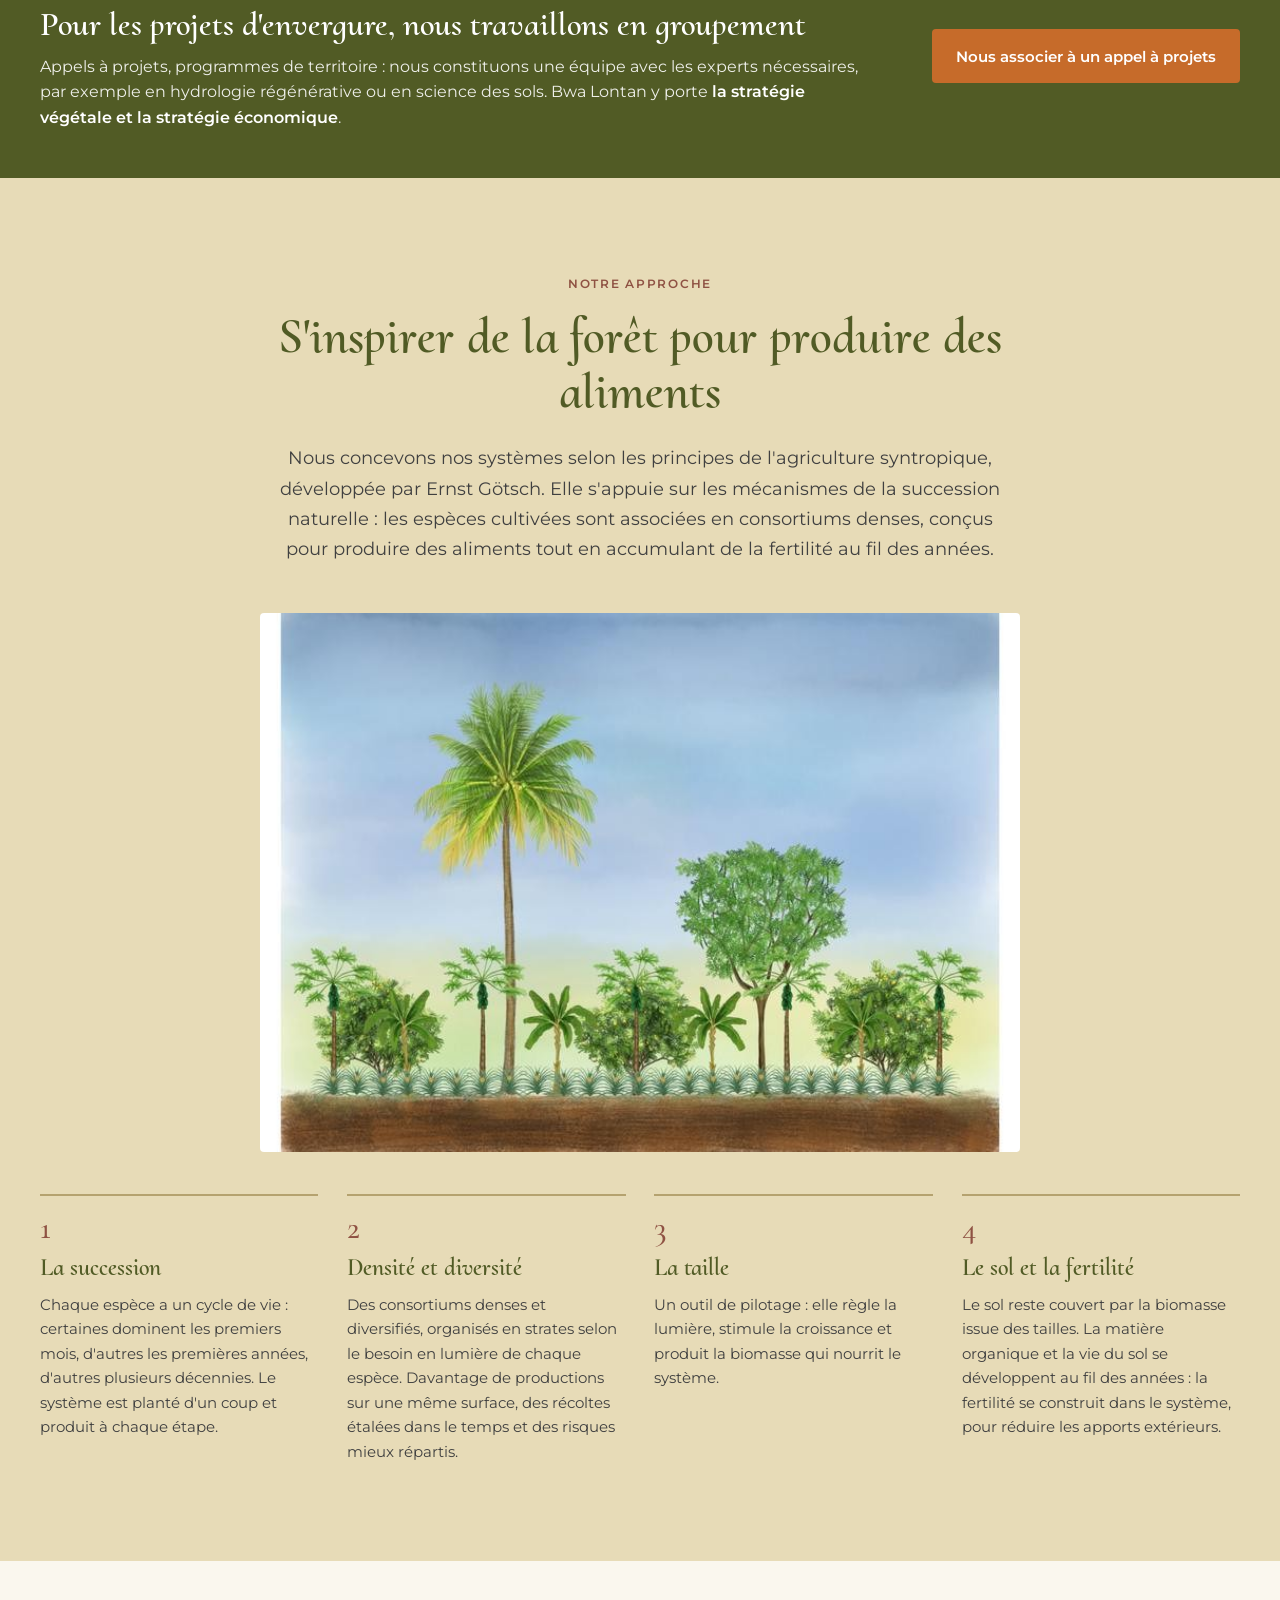
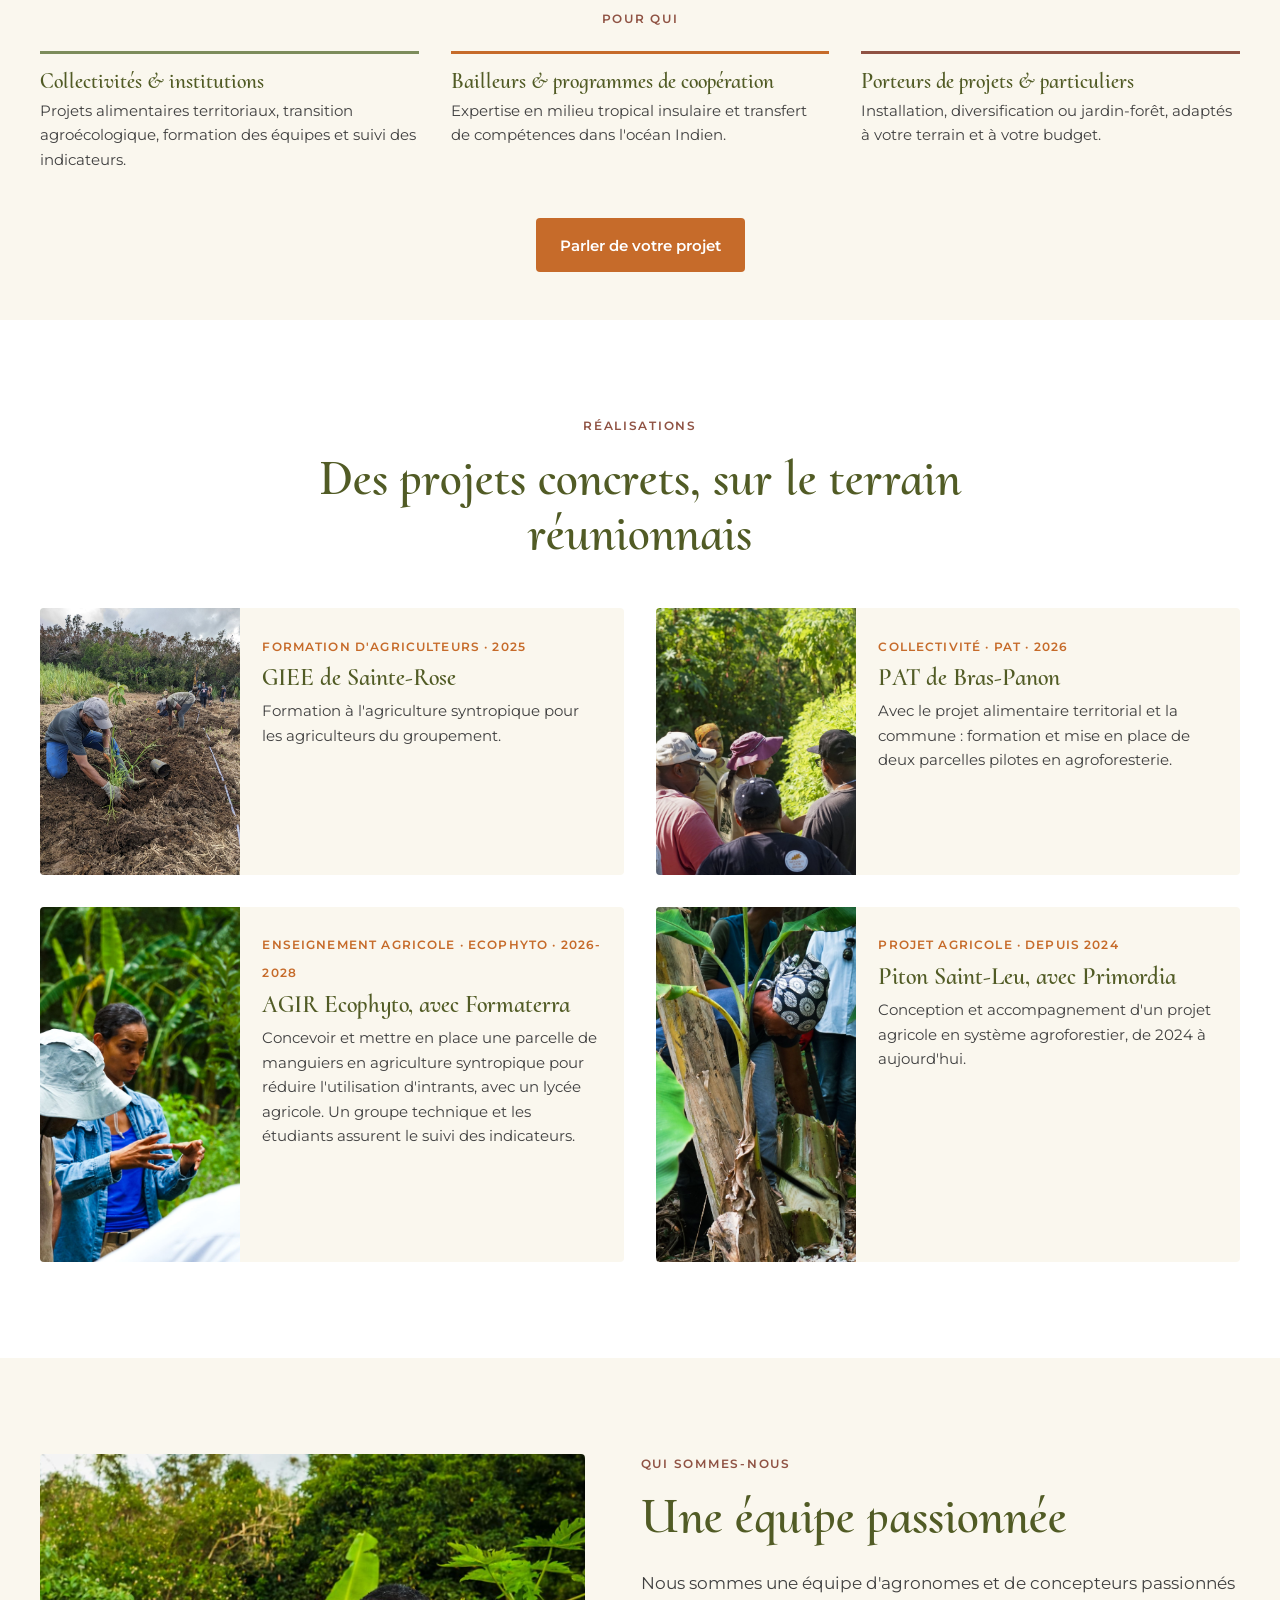
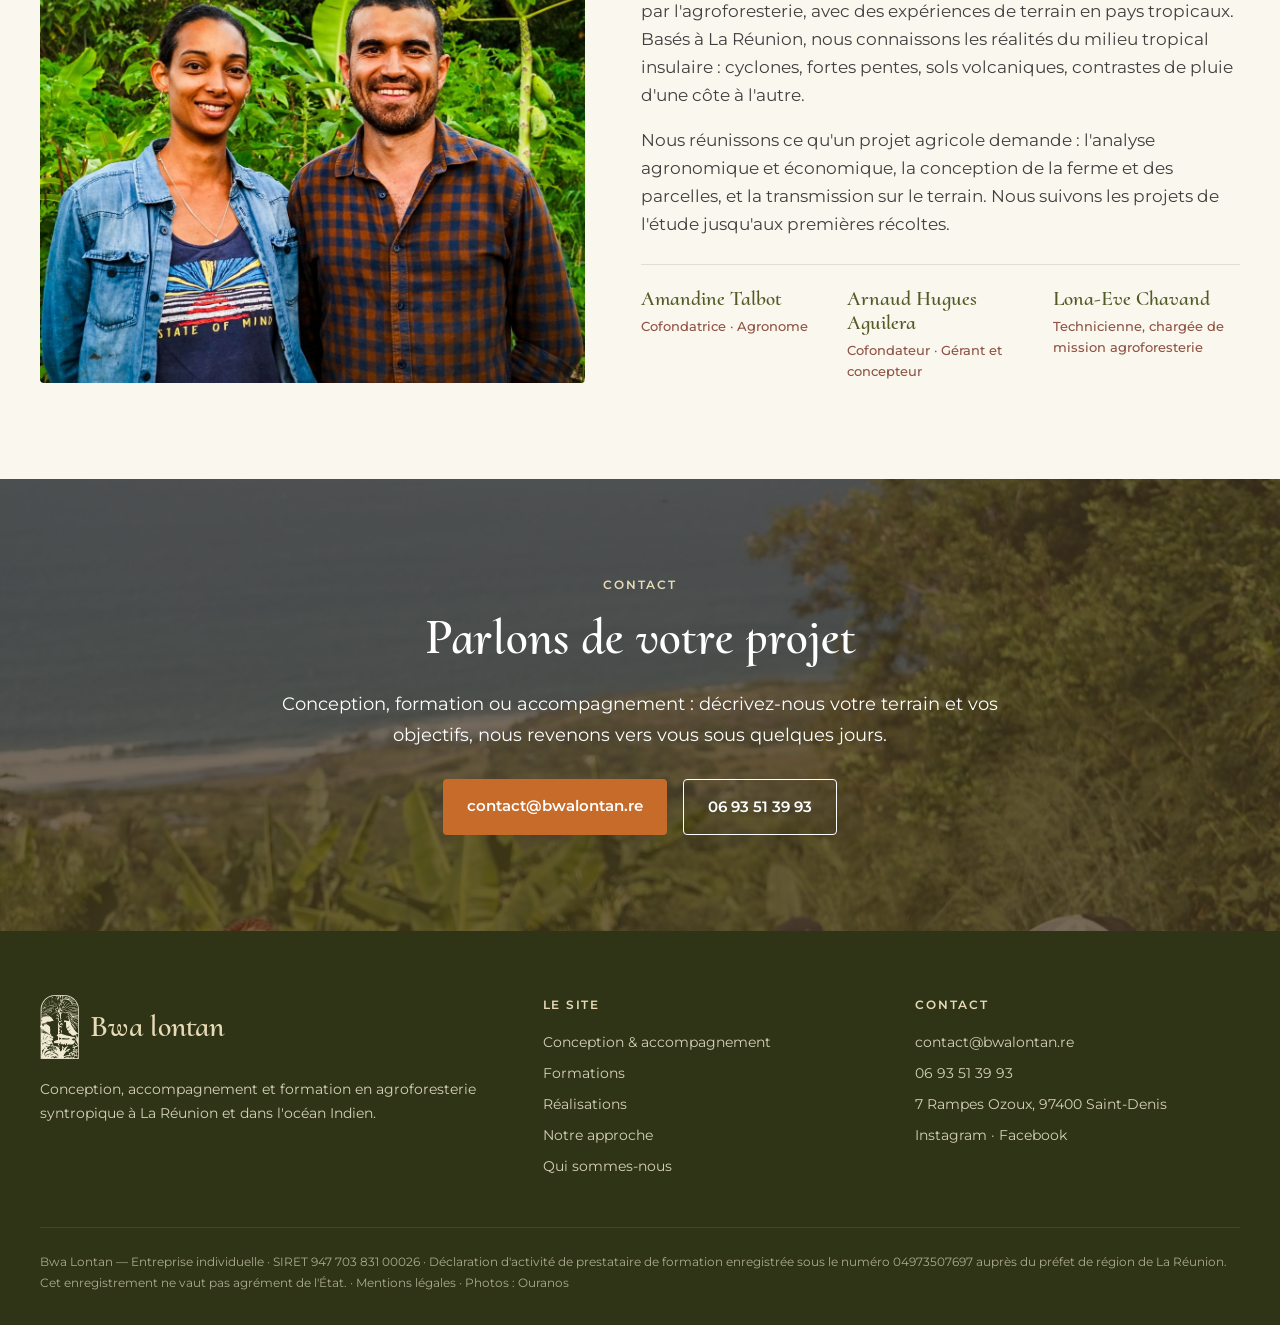
==== commit 57e7f214: "Notre approche : densité et diversité, sol et fertilité Co-Authored-By: Claude Opus 5.5 <noreply@ant" ====
--- a/index.html
+++ b/index.html
@@ -140,10 +140,11 @@
         <p class="lead">Nous concevons nos systèmes selon les principes de l'agriculture syntropique, développée par Ernst Götsch. Elle s'appuie sur les mécanismes de la succession naturelle : les espèces cultivées sont associées en consortiums denses, conçus pour produire des aliments tout en accumulant de la fertilité au fil des années.</p>
       </div>
       <figure class="approach-fig"><img src="assets/img/coupe-saf-strates.jpg" alt="Coupe illustrée d'un système agroforestier : cocotier, papayers, bananiers, arbres fruitiers et ananas organisés en strates"></figure>
-      <ul class="principles principles-3">
+      <ul class="principles principles-3 principles-4">
         <li><span class="num">1</span><strong>La succession</strong><p>Chaque espèce a un cycle de vie : certaines dominent les premiers mois, d'autres les premières années, d'autres plusieurs décennies. Le système est planté d'un coup et produit à chaque étape.</p></li>
-        <li><span class="num">2</span><strong>Les strates</strong><p>À chaque étape, les espèces sont placées selon leur besoin en lumière, des plantes d'ombre aux espèces de plein soleil. La lumière et l'espace sont mieux occupés.</p></li>
-        <li><span class="num">3</span><strong>La taille</strong><p>La taille est un outil de pilotage : elle règle la lumière, stimule la croissance et apporte au sol la matière organique qui le nourrit et le protège.</p></li>
+        <li><span class="num">2</span><strong>Densité et diversité</strong><p>Des consortiums denses et diversifiés, organisés en strates selon le besoin en lumière de chaque espèce. Davantage de productions sur une même surface, des récoltes étalées dans le temps et des risques mieux répartis.</p></li>
+        <li><span class="num">3</span><strong>La taille</strong><p>Un outil de pilotage : elle règle la lumière, stimule la croissance et produit la biomasse qui nourrit le système.</p></li>
+        <li><span class="num">4</span><strong>Le sol et la fertilité</strong><p>Le sol reste couvert par la biomasse issue des tailles. La matière organique et la vie du sol se développent au fil des années : la fertilité se construit dans le système, pour réduire les apports extérieurs.</p></li>
       </ul>
     </div>
   </section>
--- a/assets/css/style.css
+++ b/assets/css/style.css
@@ -210,7 +210,10 @@
 .principles-3 .num { display: block; font-size: 2rem; margin-bottom: .3rem; }
 .principles-3 strong { font-family: var(--serif); font-size: 1.5rem; font-weight: 600; }
 .principles-3 p { font-size: .93rem; margin: .3rem 0 0; }
+.principles-4 { grid-template-columns: repeat(4, 1fr); gap: 1.8rem; }
+@media (max-width: 1100px) { .principles-4 { grid-template-columns: repeat(2, 1fr); } }
 @media (max-width: 960px) { .principles-3 { grid-template-columns: 1fr; } }
+@media (max-width: 560px) { .principles-4 { grid-template-columns: 1fr; } }
 
 /* Pour qui */
 .audiences { display: grid; grid-template-columns: repeat(3, 1fr); gap: 2rem; }
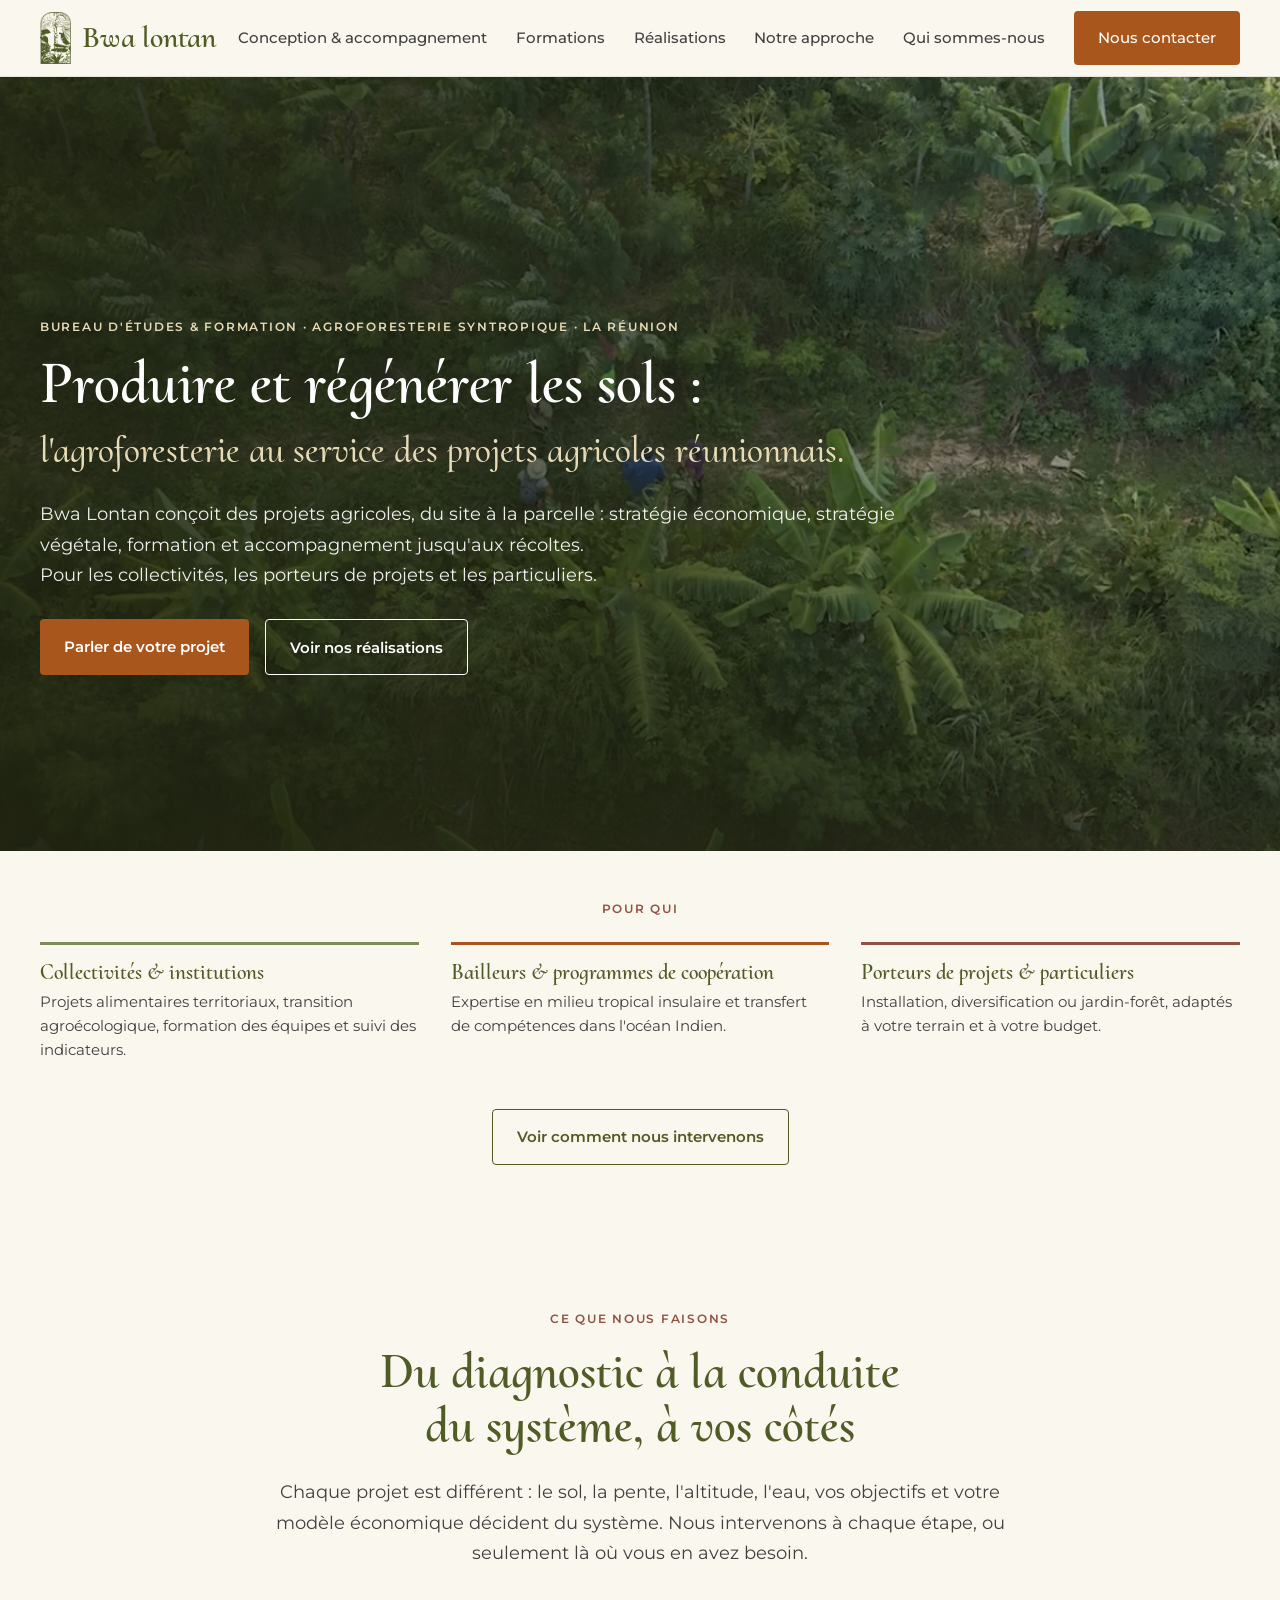
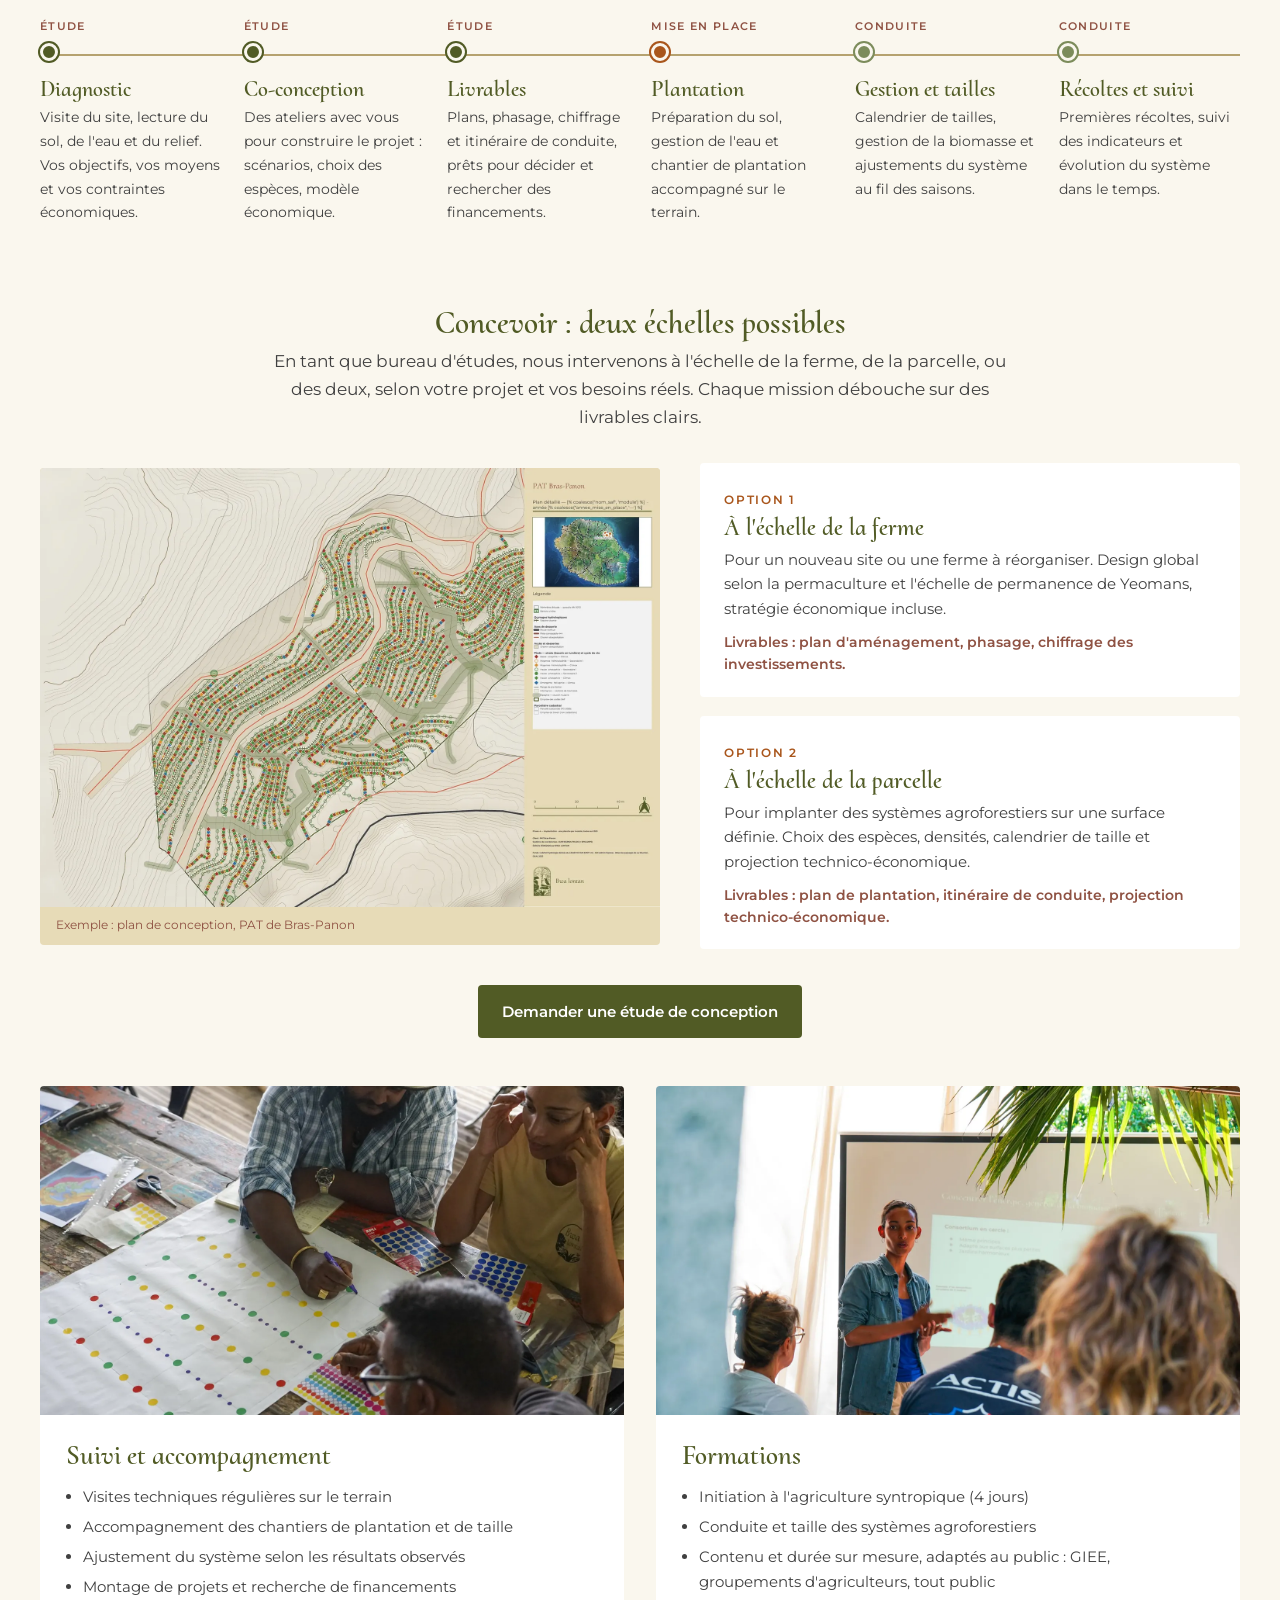
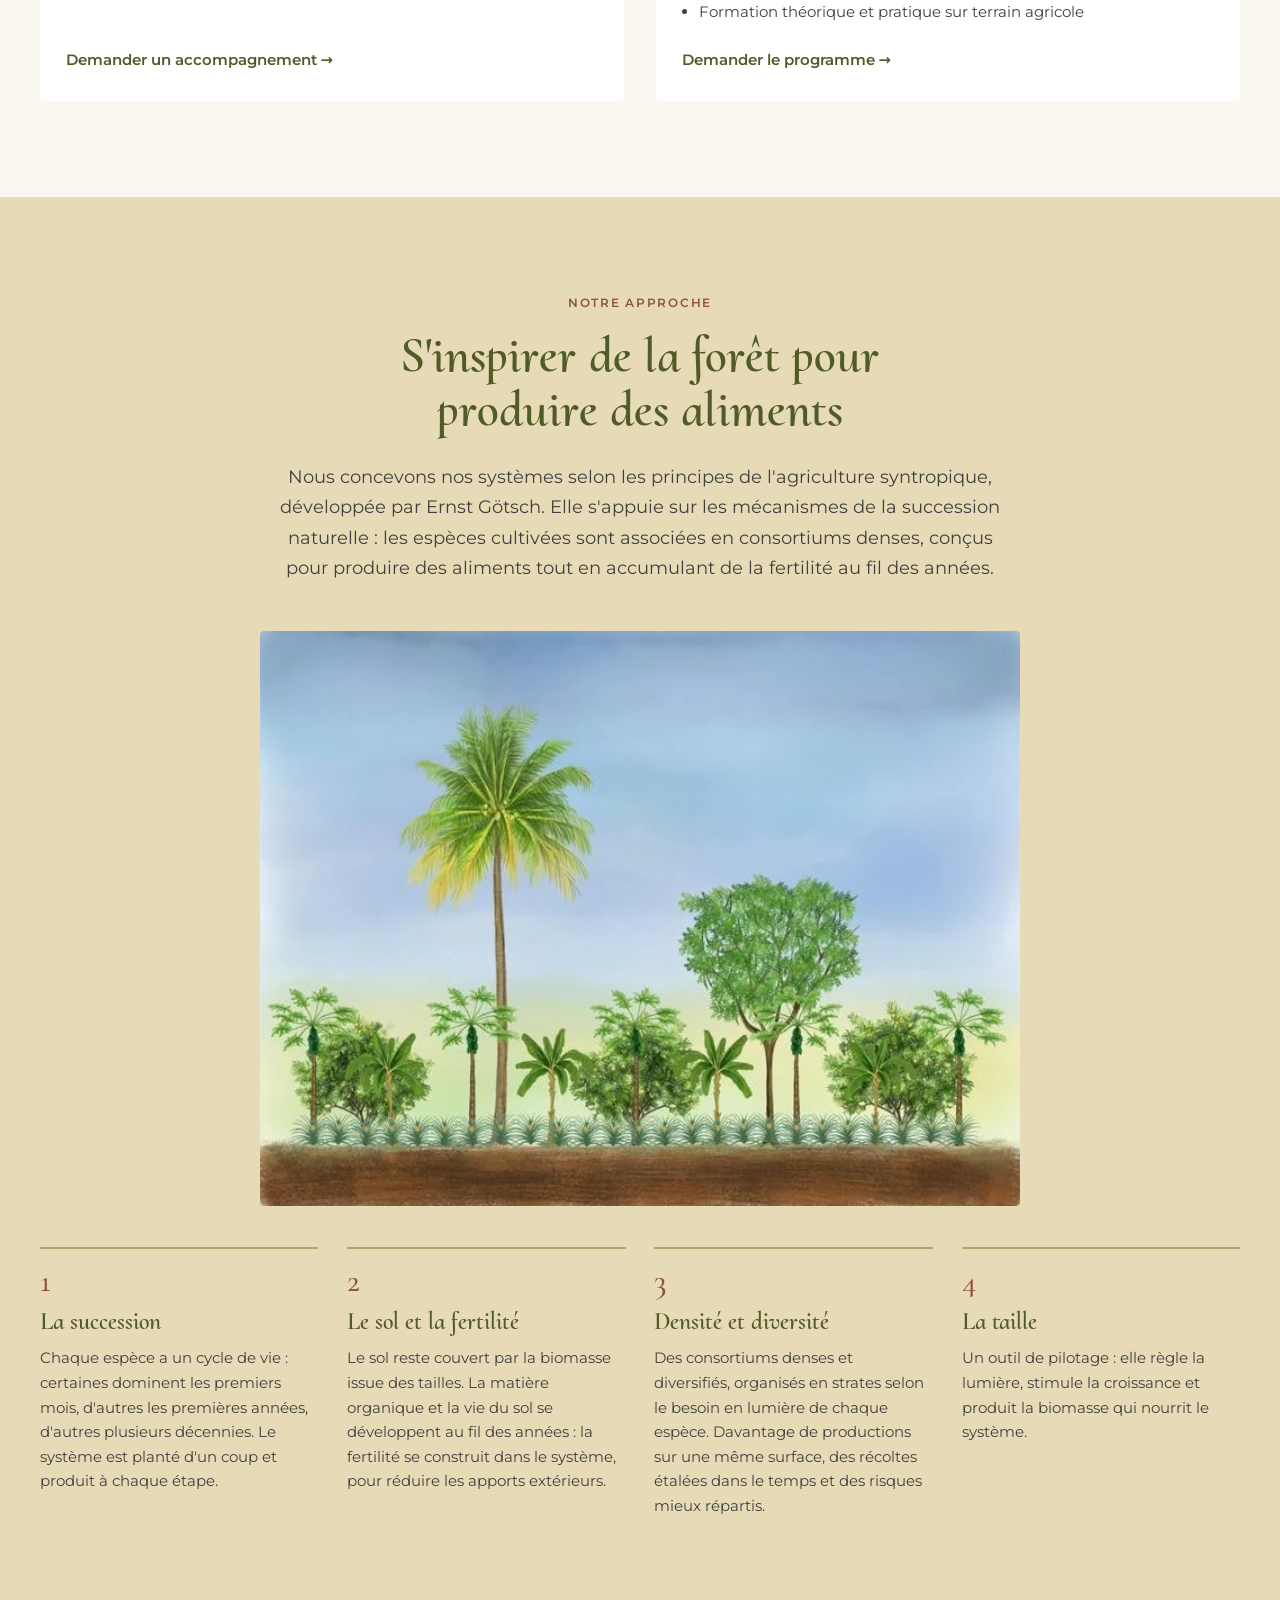
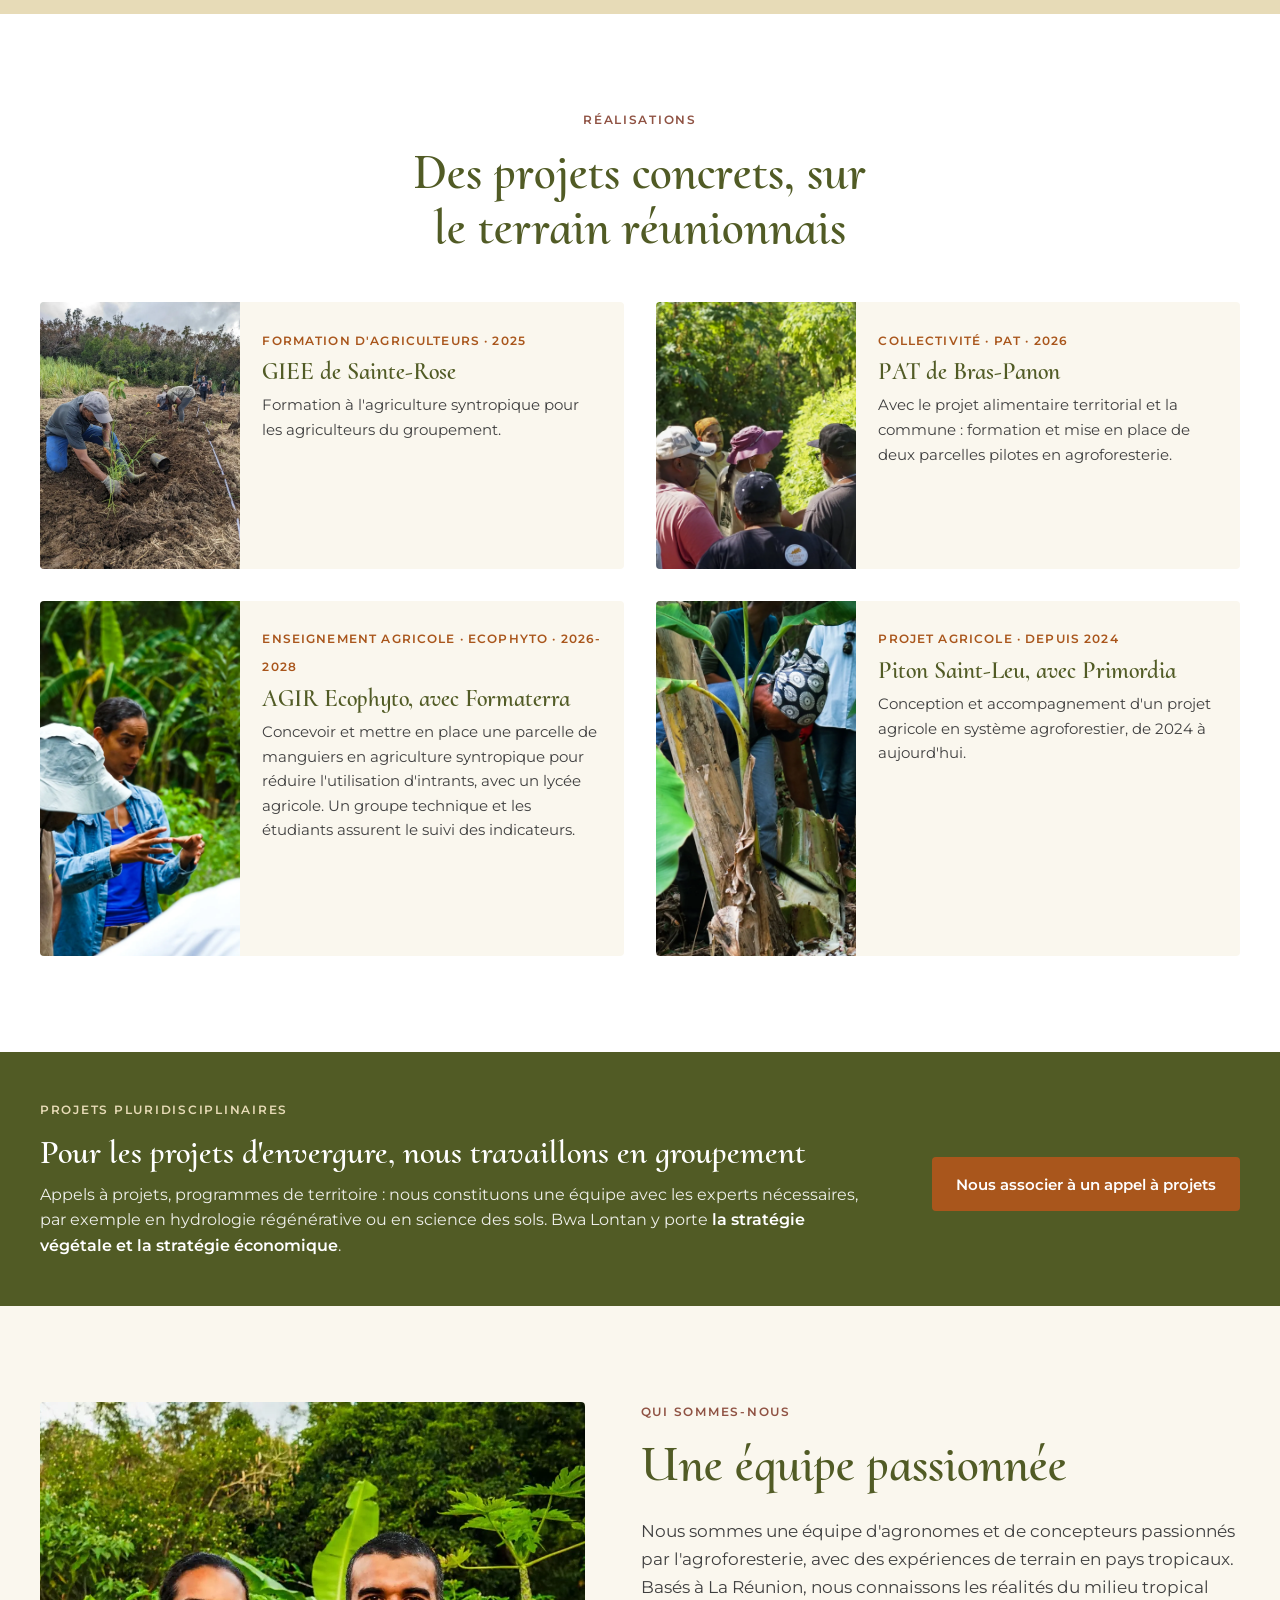
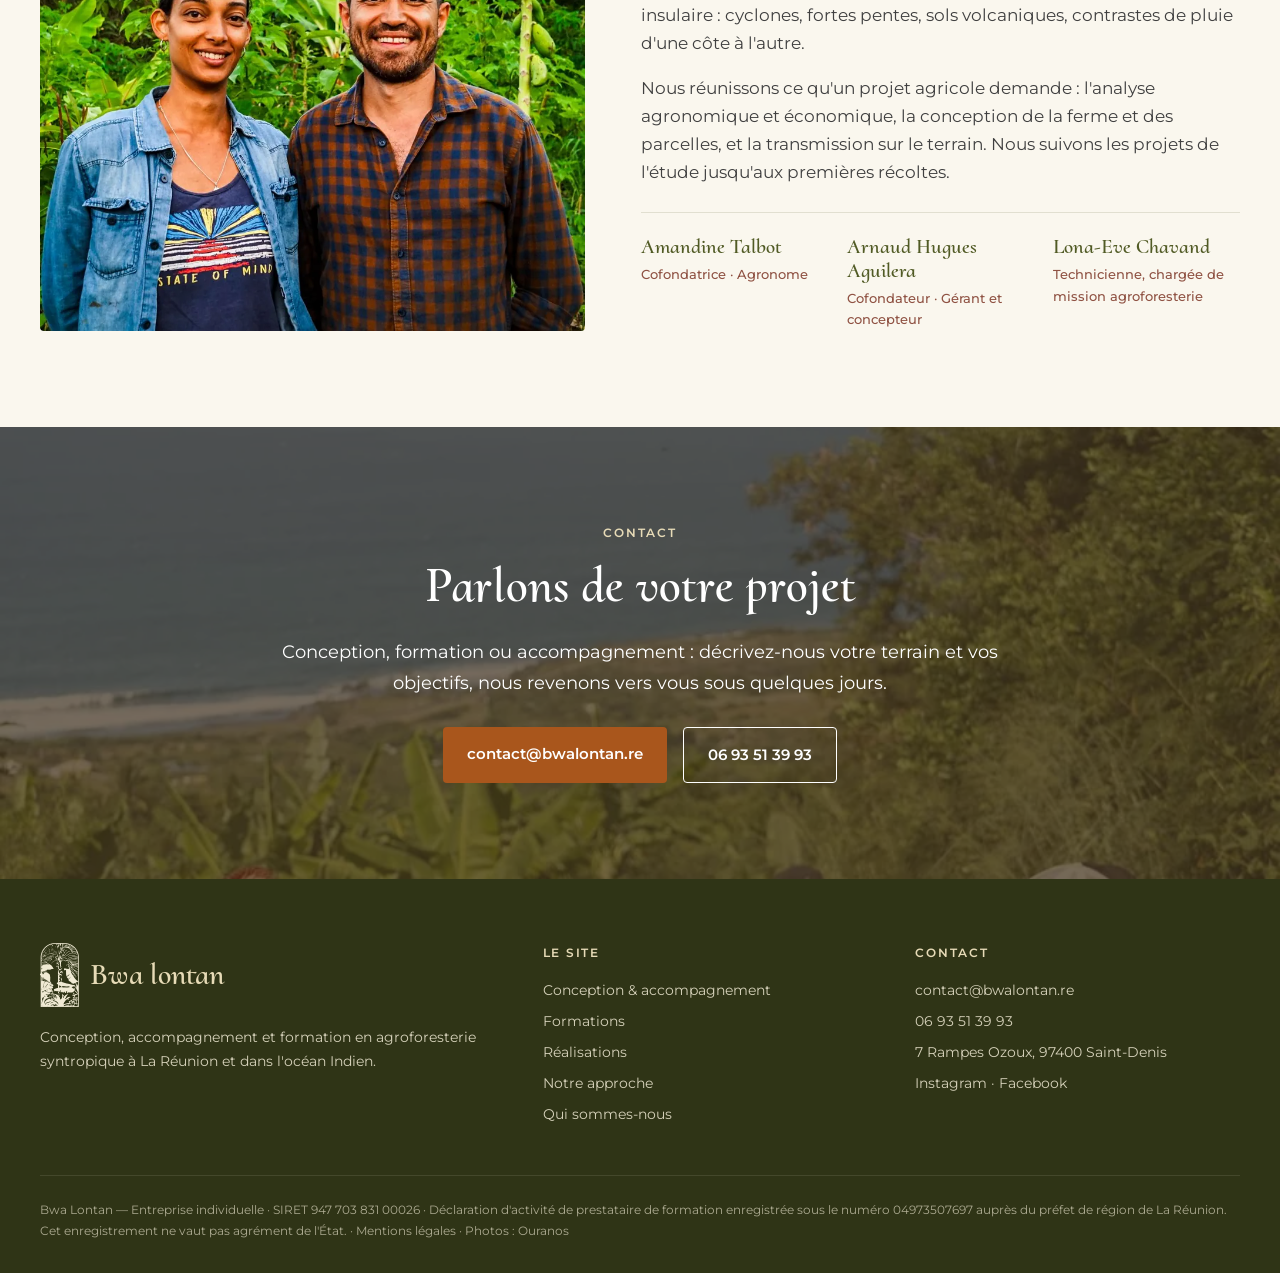
==== commit cc68ad34: "Audit : réorganisation, dédoublonnage, contraste, titres équilibrés, images WebP - Ordre : accueil, " ====
--- a/index.html
+++ b/index.html
@@ -30,7 +30,7 @@
 
   <!-- HERO -->
   <section class="hero" aria-label="Présentation">
-    <img src="assets/img/drone-saf-piton-saint-leu.jpg" alt="Vue aérienne d'un système agroforestier en lignes, avec bananiers et arbres, à Piton Saint-Leu">
+    <img src="assets/img/drone-saf-piton-saint-leu.webp" alt="Vue aérienne d'un système agroforestier en lignes, avec bananiers et arbres, à Piton Saint-Leu">
     <div class="container">
       <span class="eyebrow">Bureau d'études &amp; formation · Agroforesterie syntropique · La&nbsp;Réunion</span>
       <h1>Produire et régénérer les sols :<span class="h1-sub">l'agroforesterie au service des projets agricoles réunionnais.</span></h1>
@@ -38,6 +38,30 @@
       <div class="hero-actions">
         <a class="btn btn-primary" href="#contact">Parler de votre projet</a>
         <a class="btn btn-ghost" href="#realisations">Voir nos réalisations</a>
+      </div>
+    </div>
+  </section>
+
+  <!-- POUR QUI -->
+  <section class="audience-band">
+    <div class="container">
+      <span class="eyebrow">Pour qui</span>
+      <div class="audiences">
+        <div class="audience">
+          <h3>Collectivités &amp; institutions</h3>
+          <p>Projets alimentaires territoriaux, transition agroécologique, formation des équipes et suivi des indicateurs.</p>
+        </div>
+        <div class="audience">
+          <h3>Bailleurs &amp; programmes de coopération</h3>
+          <p>Expertise en milieu tropical insulaire et transfert de compétences dans l'océan Indien.</p>
+        </div>
+        <div class="audience">
+          <h3>Porteurs de projets &amp; particuliers</h3>
+          <p>Installation, diversification ou jardin-forêt, adaptés à votre terrain et à votre budget.</p>
+        </div>
+      </div>
+      <div class="cta-row">
+        <a class="btn btn-line" href="#offres">Voir comment nous intervenons</a>
       </div>
     </div>
   </section>
@@ -59,15 +83,12 @@
         <li><span class="phase">Conduite</span><span class="dot"></span><h3>Gestion et tailles</h3><p>Calendrier de tailles, gestion de la biomasse et ajustements du système au fil des saisons.</p></li>
         <li><span class="phase">Conduite</span><span class="dot"></span><h3>Récoltes et suivi</h3><p>Premières récoltes, suivi des indicateurs et évolution du système dans le temps.</p></li>
       </ol>
-      <div class="cta-row">
-        <a class="btn btn-primary" href="mailto:contact@bwalontan.re?subject=Demande%20de%20diagnostic">Commencer par un diagnostic</a>
-      </div>
 
 
       <h3 class="sub-head" id="conception">Concevoir : deux échelles possibles</h3>
       <p class="sub-lead">En tant que bureau d'études, nous intervenons à l'échelle de la ferme, de la parcelle, ou des deux, selon votre projet et vos besoins réels. Chaque mission débouche sur des livrables clairs.</p>
       <div class="design-grid">
-        <figure class="design-fig"><img src="assets/img/plan-parcelle-pat-bras-panon.jpg" alt="Plan détaillé des systèmes agroforestiers d'un site agricole, avec l'emplacement de chaque plant selon sa strate et son cycle de vie"><figcaption>Exemple : plan de conception, PAT de Bras-Panon</figcaption></figure>
+        <figure class="design-fig"><img loading="lazy" src="assets/img/plan-parcelle-pat-bras-panon.webp" alt="Plan détaillé des systèmes agroforestiers d'un site agricole, avec l'emplacement de chaque plant selon sa strate et son cycle de vie"><figcaption>Exemple : plan de conception, PAT de Bras-Panon</figcaption></figure>
         <div class="design-options">
           <div class="design-opt">
             <span class="num">Option 1</span>
@@ -90,20 +111,20 @@
 
       <div class="offers offers-2">
         <article class="offer">
-          <img src="assets/img/atelier-conception-parcelle.jpg" alt="Atelier de conception : des participants dessinent le plan de plantation d'une parcelle agroforestière avec des gommettes de couleur">
+          <img loading="lazy" src="assets/img/atelier-conception-parcelle.webp" alt="Atelier de conception : des participants dessinent le plan de plantation d'une parcelle agroforestière avec des gommettes de couleur">
           <div class="offer-body">
             <h3>Suivi et accompagnement</h3>
             <ul>
-              <li>Visites techniques régulières</li>
-              <li>Calendrier de tailles et gestion de la biomasse</li>
-              <li>Ajustement du système au fil des saisons</li>
+              <li>Visites techniques régulières sur le terrain</li>
+              <li>Accompagnement des chantiers de plantation et de taille</li>
+              <li>Ajustement du système selon les résultats observés</li>
               <li>Montage de projets et recherche de financements</li>
             </ul>
             <a class="more" href="mailto:contact@bwalontan.re?subject=Demande%20de%20suivi%20et%20accompagnement">Demander un accompagnement</a>
           </div>
         </article>
         <article class="offer" id="formations">
-          <img src="assets/img/amandine-formation-salle.jpg" alt="Amandine anime une formation en salle sur les consortiums d'espèces">
+          <img loading="lazy" src="assets/img/amandine-formation-salle.webp" alt="Amandine anime une formation en salle sur les consortiums d'espèces">
           <div class="offer-body">
             <h3>Formations</h3>
             <ul>
@@ -119,18 +140,6 @@
     </div>
   </section>
 
-  <!-- GROUPEMENTS -->
-  <section class="consortium">
-    <div class="container consortium-band">
-      <div>
-        <span class="eyebrow">Projets pluridisciplinaires</span>
-        <h2>Pour les projets d'envergure, nous travaillons en groupement</h2>
-        <p>Appels à projets, programmes de territoire : nous constituons une équipe avec les experts nécessaires, par exemple en hydrologie régénérative ou en science des sols. Bwa Lontan y porte <strong>la stratégie végétale et la stratégie économique</strong>.</p>
-      </div>
-      <a class="btn btn-primary" href="mailto:contact@bwalontan.re?subject=Appel%20%C3%A0%20projets%20%3A%20proposition%20de%20groupement">Nous associer à un appel à projets</a>
-    </div>
-  </section>
-
   <!-- APPROCHE -->
   <section id="approche" class="approach">
     <div class="container">
@@ -139,37 +148,13 @@
         <h2>S'inspirer de la forêt pour produire des aliments</h2>
         <p class="lead">Nous concevons nos systèmes selon les principes de l'agriculture syntropique, développée par Ernst Götsch. Elle s'appuie sur les mécanismes de la succession naturelle : les espèces cultivées sont associées en consortiums denses, conçus pour produire des aliments tout en accumulant de la fertilité au fil des années.</p>
       </div>
-      <figure class="approach-fig"><img src="assets/img/coupe-saf-strates.jpg" alt="Coupe illustrée d'un système agroforestier : cocotier, papayers, bananiers, arbres fruitiers et ananas organisés en strates"></figure>
+      <figure class="approach-fig"><img loading="lazy" src="assets/img/coupe-saf-strates.webp" alt="Coupe illustrée d'un système agroforestier : cocotier, papayers, bananiers, arbres fruitiers et ananas organisés en strates"></figure>
       <ul class="principles principles-3 principles-4">
         <li><span class="num">1</span><strong>La succession</strong><p>Chaque espèce a un cycle de vie : certaines dominent les premiers mois, d'autres les premières années, d'autres plusieurs décennies. Le système est planté d'un coup et produit à chaque étape.</p></li>
-        <li><span class="num">2</span><strong>Densité et diversité</strong><p>Des consortiums denses et diversifiés, organisés en strates selon le besoin en lumière de chaque espèce. Davantage de productions sur une même surface, des récoltes étalées dans le temps et des risques mieux répartis.</p></li>
-        <li><span class="num">3</span><strong>La taille</strong><p>Un outil de pilotage : elle règle la lumière, stimule la croissance et produit la biomasse qui nourrit le système.</p></li>
-        <li><span class="num">4</span><strong>Le sol et la fertilité</strong><p>Le sol reste couvert par la biomasse issue des tailles. La matière organique et la vie du sol se développent au fil des années : la fertilité se construit dans le système, pour réduire les apports extérieurs.</p></li>
+        <li><span class="num">2</span><strong>Le sol et la fertilité</strong><p>Le sol reste couvert par la biomasse issue des tailles. La matière organique et la vie du sol se développent au fil des années : la fertilité se construit dans le système, pour réduire les apports extérieurs.</p></li>
+        <li><span class="num">3</span><strong>Densité et diversité</strong><p>Des consortiums denses et diversifiés, organisés en strates selon le besoin en lumière de chaque espèce. Davantage de productions sur une même surface, des récoltes étalées dans le temps et des risques mieux répartis.</p></li>
+        <li><span class="num">4</span><strong>La taille</strong><p>Un outil de pilotage : elle règle la lumière, stimule la croissance et produit la biomasse qui nourrit le système.</p></li>
       </ul>
-    </div>
-  </section>
-
-  <!-- POUR QUI -->
-  <section class="audience-band">
-    <div class="container">
-      <span class="eyebrow">Pour qui</span>
-      <div class="audiences">
-        <div class="audience">
-          <h3>Collectivités &amp; institutions</h3>
-          <p>Projets alimentaires territoriaux, transition agroécologique, formation des équipes et suivi des indicateurs.</p>
-        </div>
-        <div class="audience">
-          <h3>Bailleurs &amp; programmes de coopération</h3>
-          <p>Expertise en milieu tropical insulaire et transfert de compétences dans l'océan Indien.</p>
-        </div>
-        <div class="audience">
-          <h3>Porteurs de projets &amp; particuliers</h3>
-          <p>Installation, diversification ou jardin-forêt, adaptés à votre terrain et à votre budget.</p>
-        </div>
-      </div>
-      <div class="cta-row">
-        <a class="btn btn-primary" href="#contact">Parler de votre projet</a>
-      </div>
     </div>
   </section>
 
@@ -182,7 +167,7 @@
       </div>
       <div class="projects">
         <article class="project">
-          <img src="assets/img/plantation-giee-sainte-rose.jpg" alt="Agriculteurs du GIEE de Sainte-Rose en chantier de plantation d'un système agroforestier">
+          <img loading="lazy" src="assets/img/plantation-giee-sainte-rose.webp" alt="Agriculteurs du GIEE de Sainte-Rose en chantier de plantation d'un système agroforestier">
           <div class="project-body">
             <span class="tag">Formation d'agriculteurs · 2025</span>
             <h3>GIEE de Sainte-Rose</h3>
@@ -190,7 +175,7 @@
           </div>
         </article>
         <article class="project">
-          <img src="assets/img/formation-pat-bras-panon.jpg" alt="Échange technique sur le terrain avec un groupe d'agriculteurs, au milieu d'un système agroforestier">
+          <img loading="lazy" src="assets/img/formation-pat-bras-panon.webp" alt="Échange technique sur le terrain avec un groupe d'agriculteurs, au milieu d'un système agroforestier">
           <div class="project-body">
             <span class="tag">Collectivité · PAT · 2026</span>
             <h3>PAT de Bras-Panon</h3>
@@ -198,7 +183,7 @@
           </div>
         </article>
         <article class="project">
-          <img src="assets/img/amandine-explique.jpg" alt="Échange technique sur le terrain avec un groupe">
+          <img loading="lazy" src="assets/img/amandine-explique.webp" alt="Échange technique sur le terrain avec un groupe">
           <div class="project-body">
             <span class="tag">Enseignement agricole · Ecophyto · 2026-2028</span>
             <h3>AGIR Ecophyto, avec Formaterra</h3>
@@ -206,7 +191,7 @@
           </div>
         </article>
         <article class="project">
-          <img src="assets/img/coupe-bananier.jpg" alt="Taille d'un bananier pour produire de la biomasse">
+          <img loading="lazy" src="assets/img/coupe-bananier.webp" alt="Taille d'un bananier pour produire de la biomasse">
           <div class="project-body">
             <span class="tag">Projet agricole · depuis 2024</span>
             <h3>Piton Saint-Leu, avec Primordia</h3>
@@ -217,10 +202,22 @@
     </div>
   </section>
 
+  <!-- GROUPEMENTS -->
+  <section class="consortium">
+    <div class="container consortium-band">
+      <div>
+        <span class="eyebrow">Projets pluridisciplinaires</span>
+        <h2>Pour les projets d'envergure, nous travaillons en groupement</h2>
+        <p>Appels à projets, programmes de territoire : nous constituons une équipe avec les experts nécessaires, par exemple en hydrologie régénérative ou en science des sols. Bwa Lontan y porte <strong>la stratégie végétale et la stratégie économique</strong>.</p>
+      </div>
+      <a class="btn btn-primary" href="mailto:contact@bwalontan.re?subject=Appel%20%C3%A0%20projets%20%3A%20proposition%20de%20groupement">Nous associer à un appel à projets</a>
+    </div>
+  </section>
+
   <!-- ÉQUIPE -->
   <section id="equipe">
     <div class="container team-grid">
-      <img src="assets/img/equipe-amandine-arnaud.jpg" alt="Amandine Talbot et Arnaud Hugues Aguilera, cofondateurs de Bwa Lontan">
+      <img loading="lazy" src="assets/img/equipe-amandine-arnaud.webp" alt="Amandine Talbot et Arnaud Hugues Aguilera, cofondateurs de Bwa Lontan">
       <div>
         <span class="eyebrow">Qui sommes-nous</span>
         <h2>Une équipe passionnée</h2>
@@ -237,7 +234,7 @@
 
   <!-- CONTACT -->
   <section id="contact" class="cta">
-    <img src="assets/img/marche-formation-ocean.jpg" alt="">
+    <img loading="lazy" src="assets/img/marche-formation-ocean.webp" alt="">
     <div class="container">
       <span class="eyebrow">Contact</span>
       <h2>Parlons de votre projet</h2>
--- a/assets/css/style.css
+++ b/assets/css/style.css
@@ -18,7 +18,7 @@
   --anthracite: #404040; /* texte */
   --terre: #8f5243;      /* terre cuite foncée */
   --corail: #ce6b4d;     /* corail */
-  --orange: #c66b2a;     /* orange brûlé */
+  --orange: #a9561c;     /* orange brûlé */
   --papier: #faf7ee;     /* fond clair dérivé du crème */
 
   --serif: "Cormorant Upright", Georgia, serif;
@@ -40,6 +40,7 @@
 }
 img { max-width: 100%; display: block; }
 a { color: var(--olive); }
+h1, h2, h3 { text-wrap: balance; } 
 h1, h2, h3 { font-family: var(--serif); font-weight: 600; color: var(--olive); line-height: 1.1; margin: 0 0 .5em; }
 h1 { font-size: clamp(2.6rem, 5.5vw, 4.4rem); }
 h2 { font-size: clamp(2.1rem, 4vw, 3.1rem); }
@@ -204,7 +205,8 @@
 .principles strong { display: block; color: var(--olive); font-size: 1.02rem; margin-bottom: .2rem; }
 
 .approach-fig { margin: 0 auto 2.6rem; max-width: 760px; }
-.approach-fig img { width: 100%; border-radius: var(--radius); }
+.approach-fig { overflow: hidden; border-radius: var(--radius); }
+.approach-fig img { width: 106.5%; max-width: none; margin-left: -3.25%; }
 .principles-3 { grid-template-columns: repeat(3, 1fr); gap: 2rem; margin: 0; }
 .principles-3 li { display: block; border-top: 2px solid var(--sable); padding-top: 1rem; }
 .principles-3 .num { display: block; font-size: 2rem; margin-bottom: .3rem; }
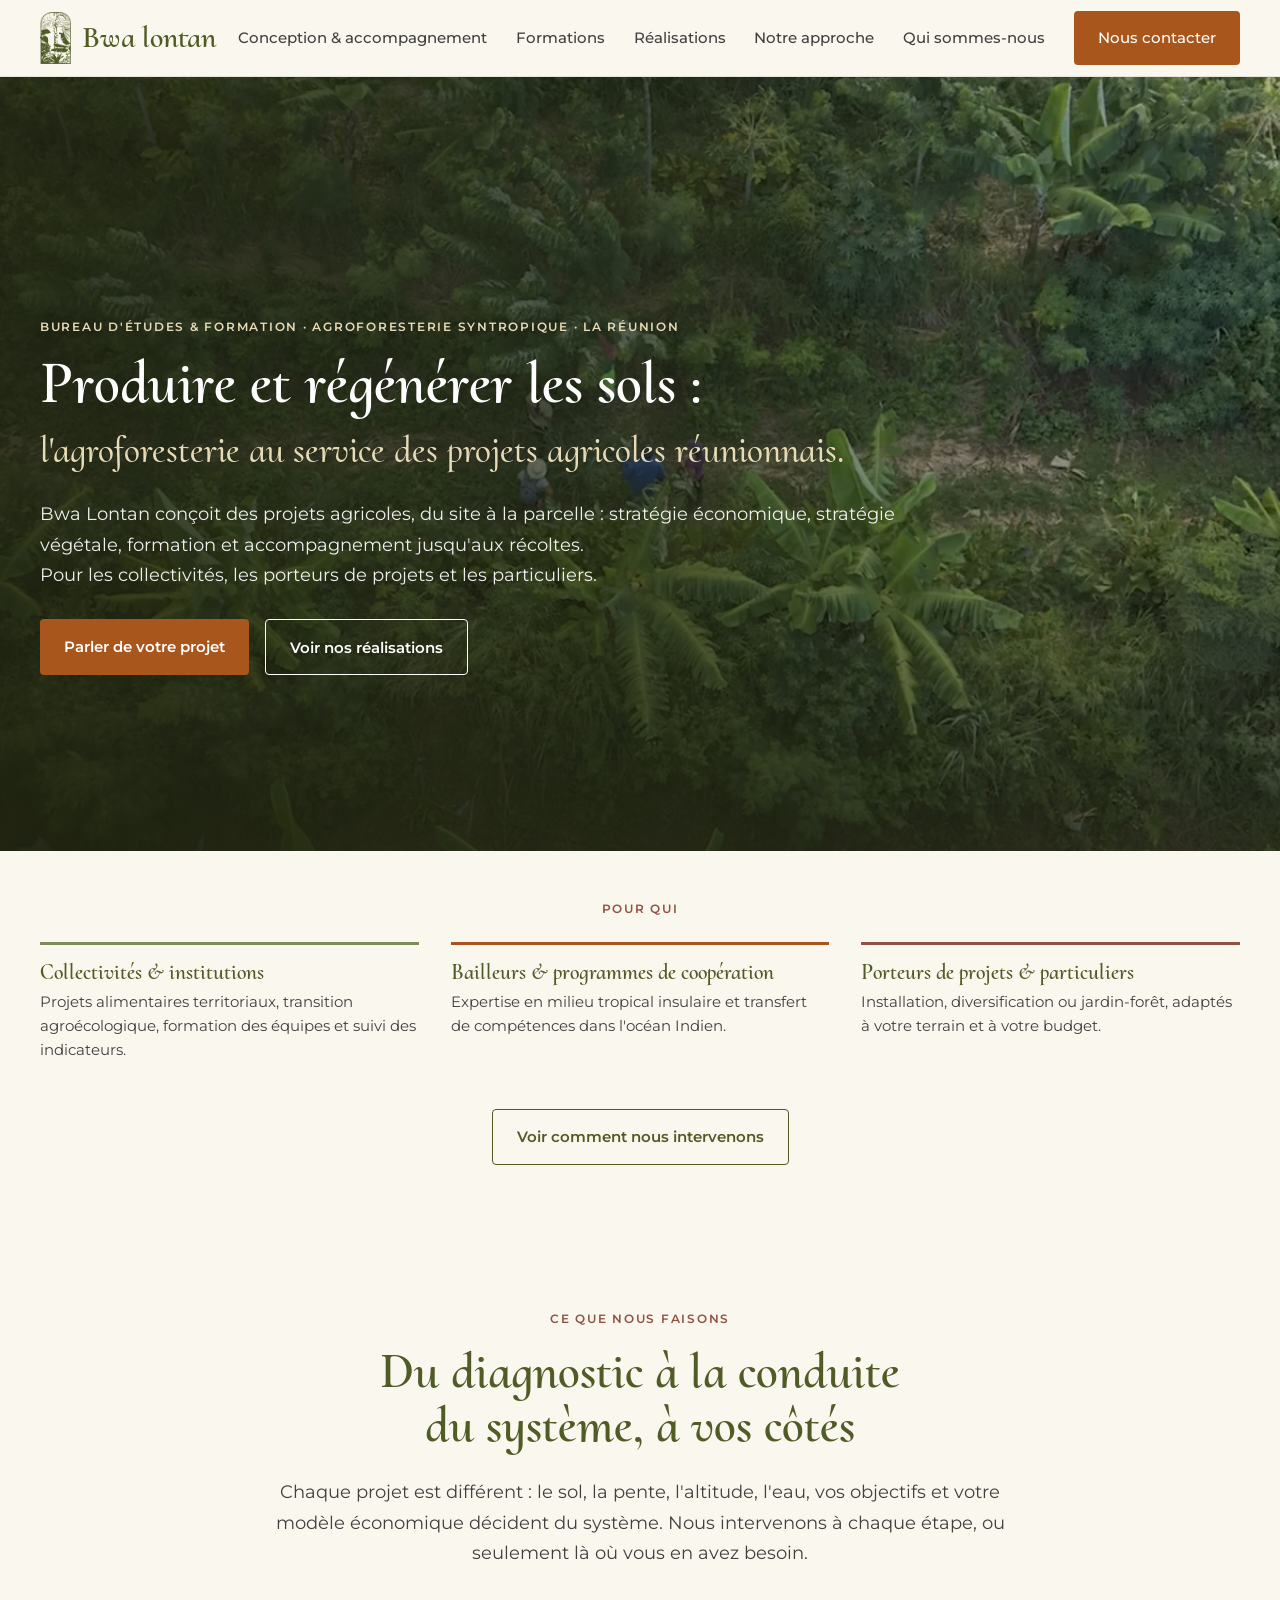
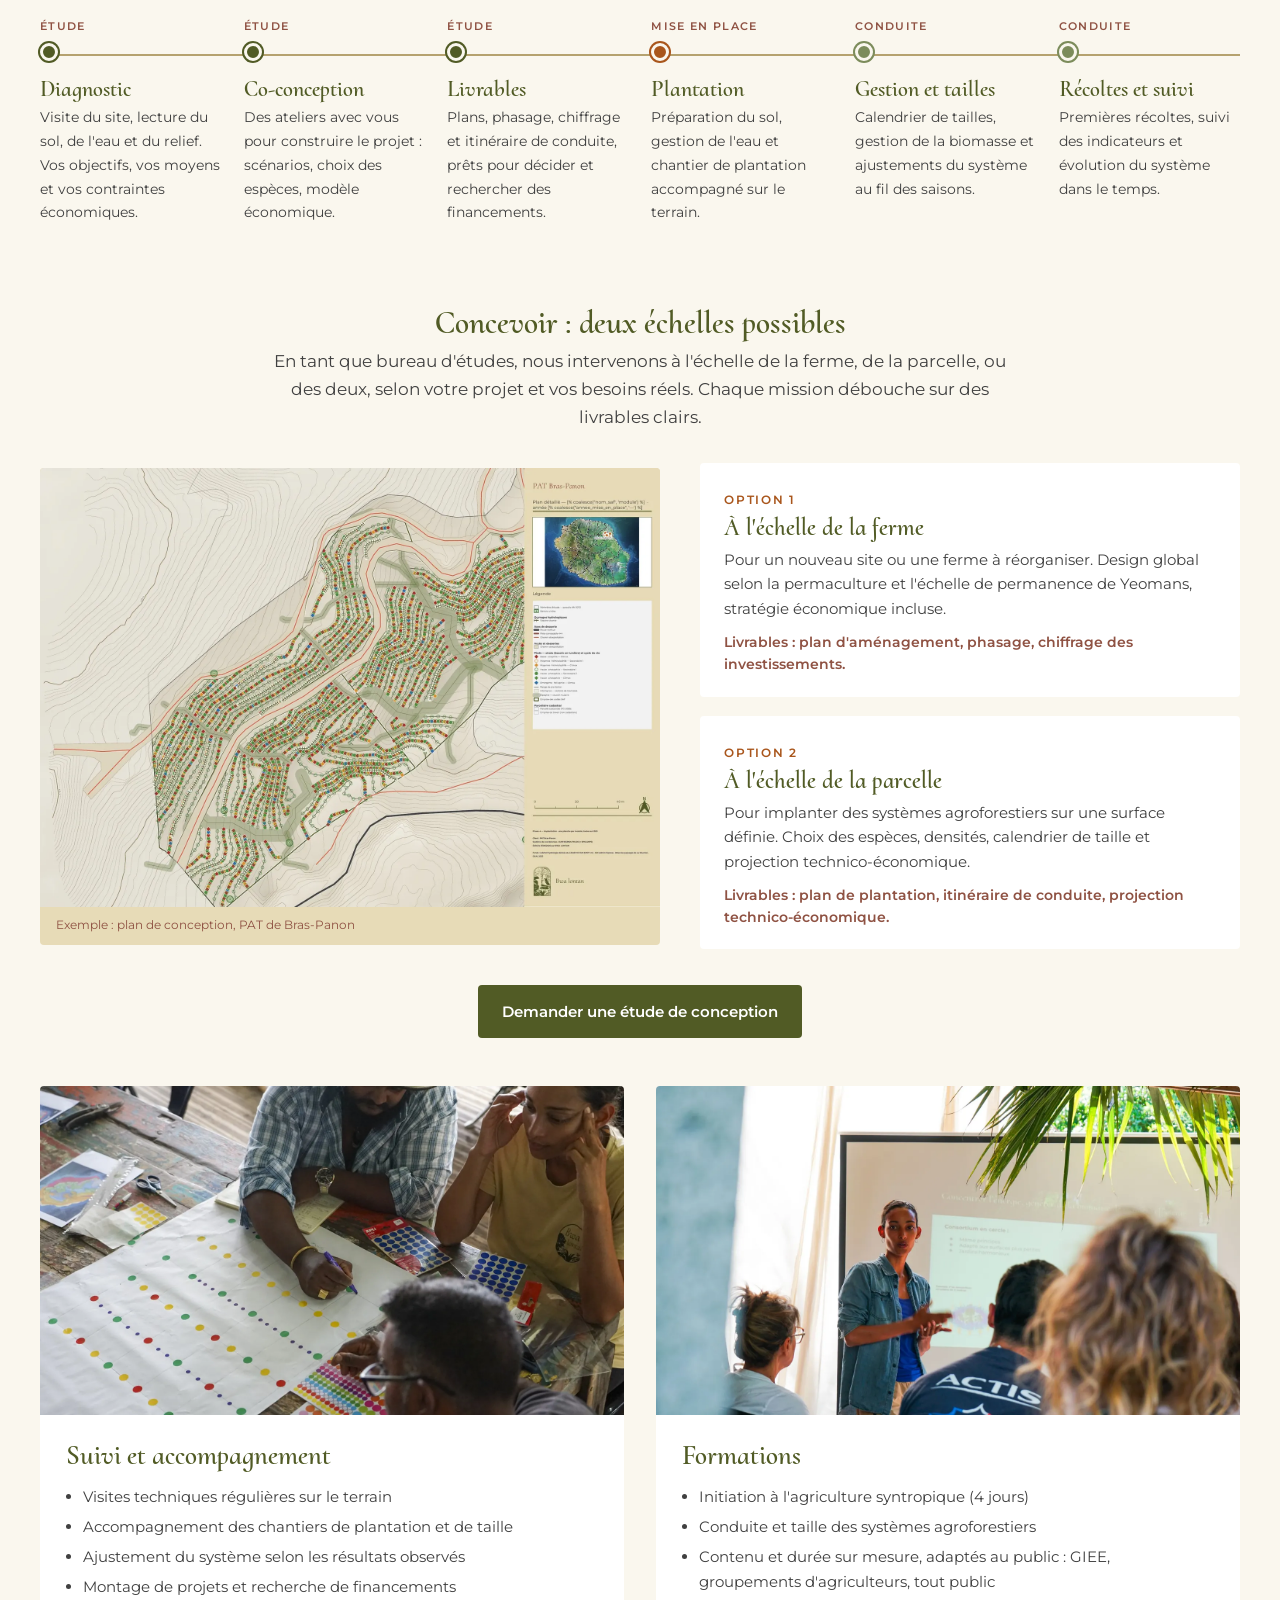
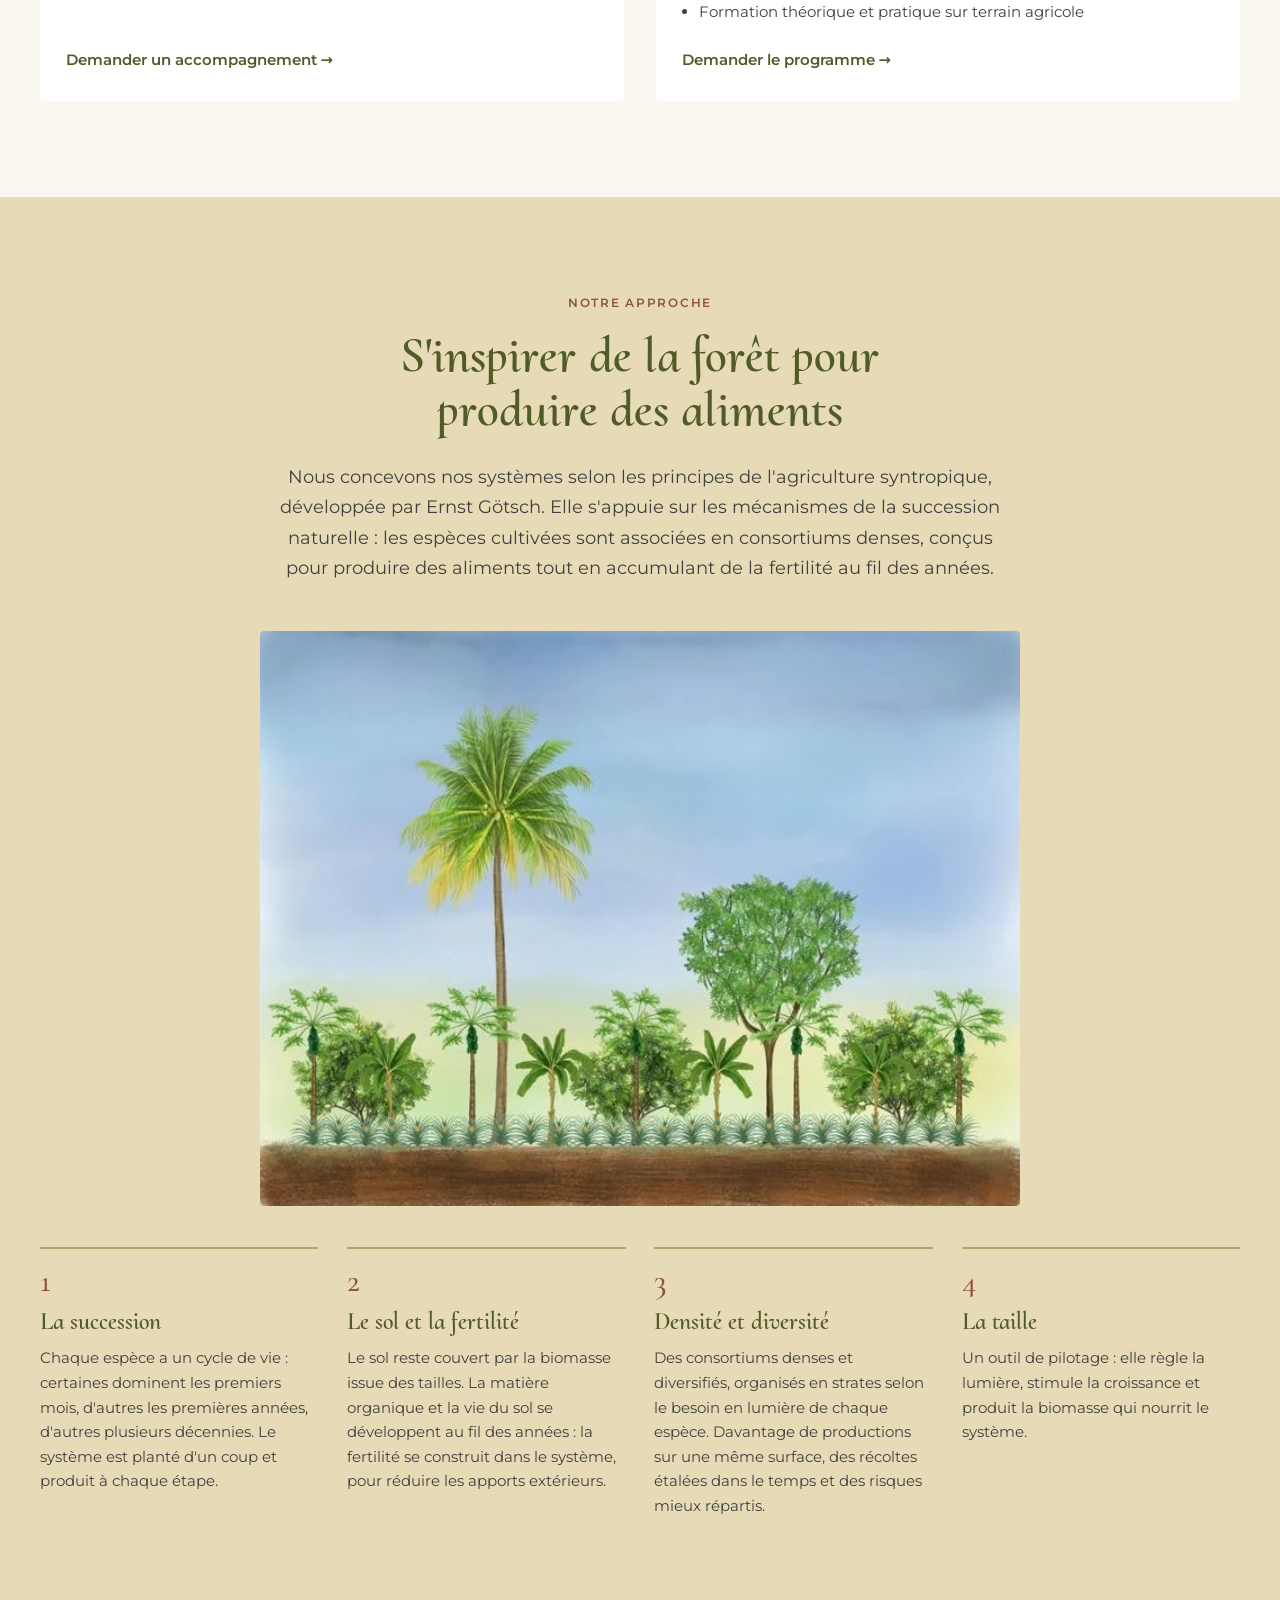
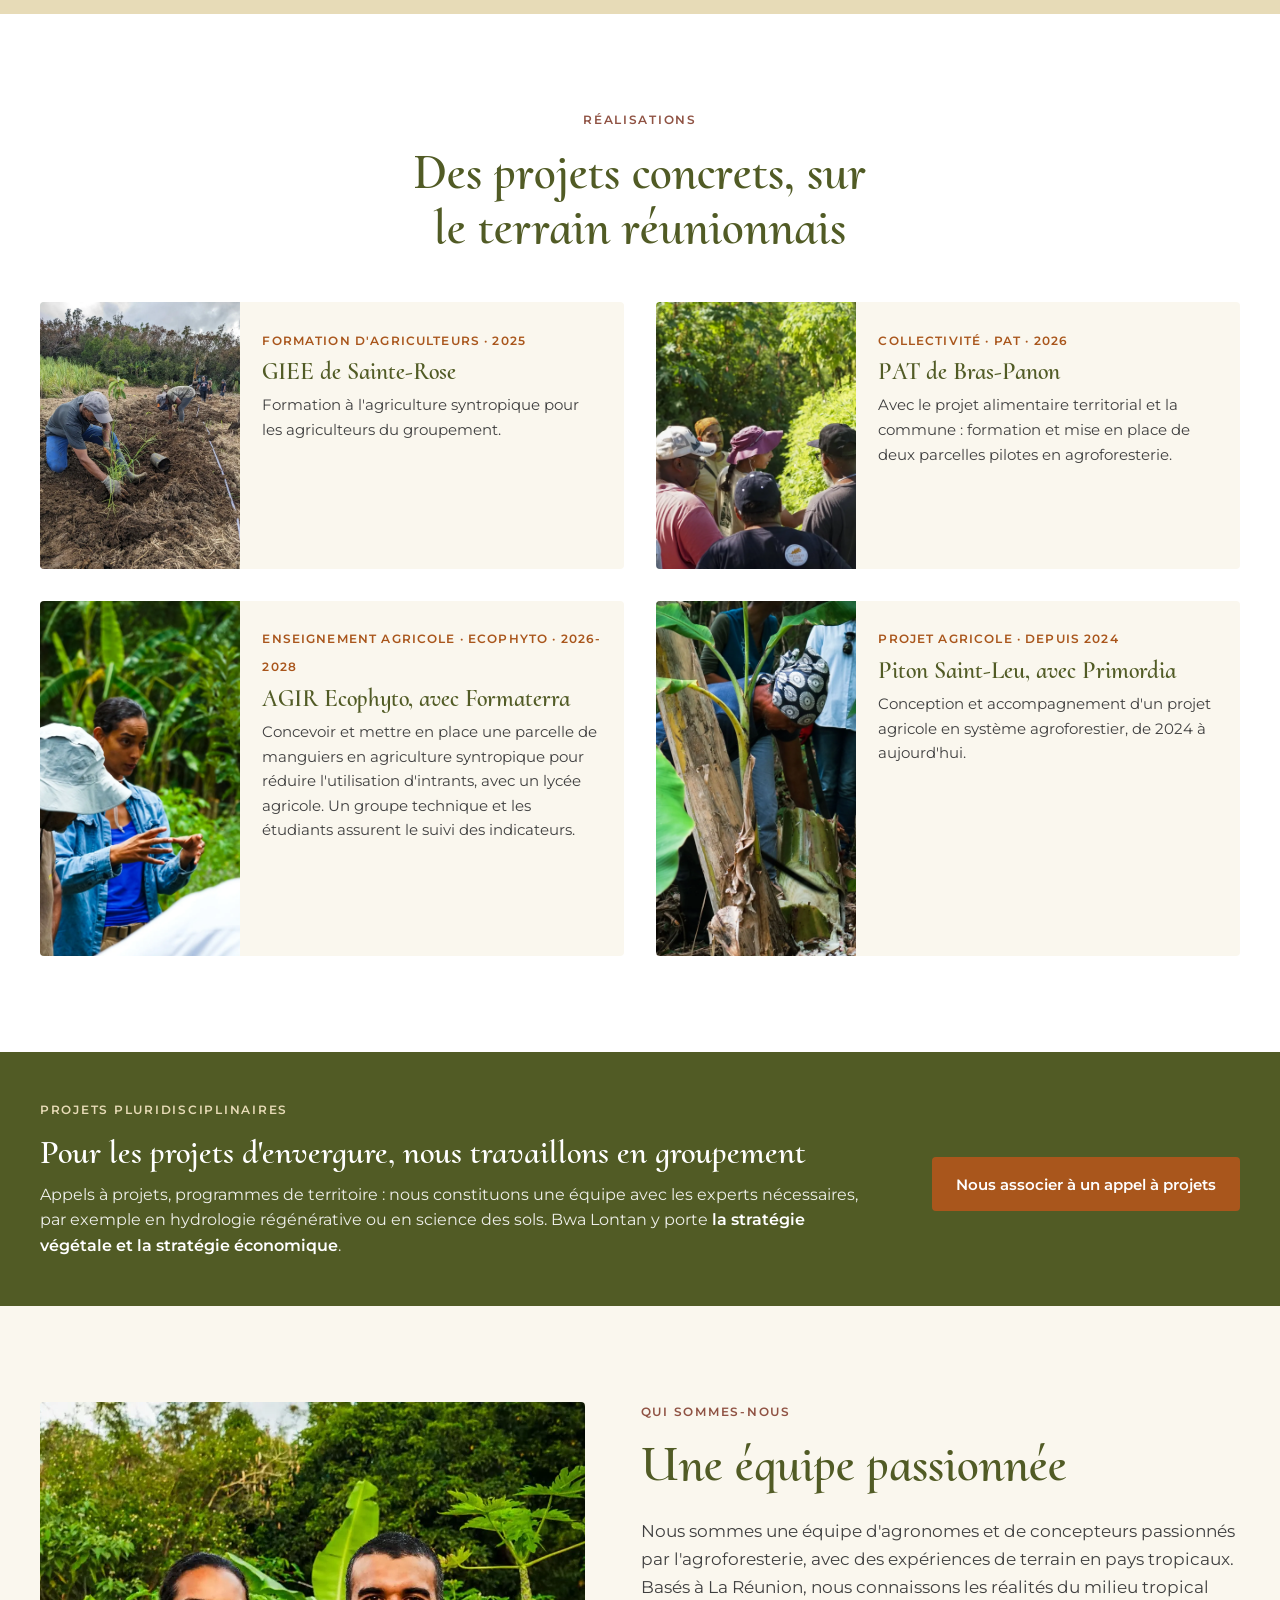
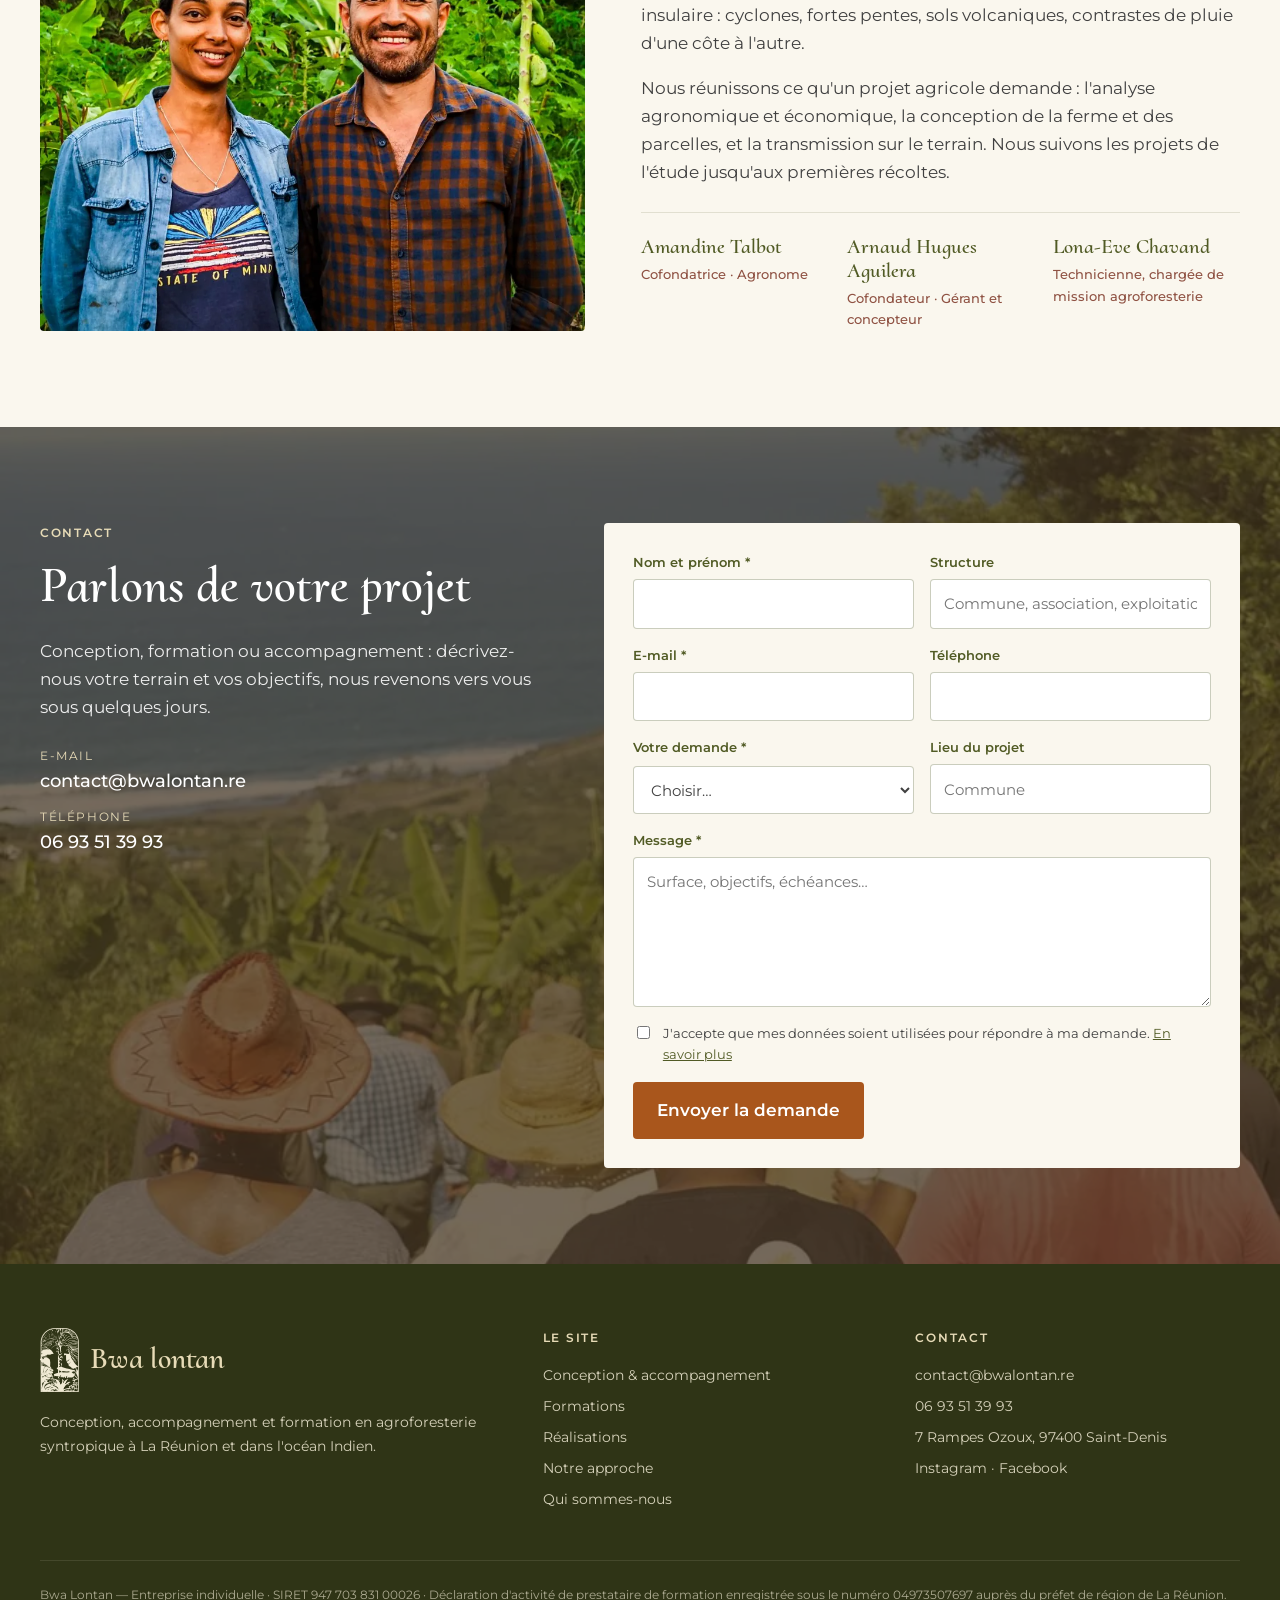
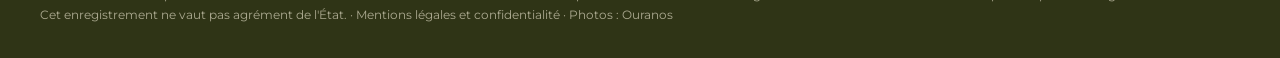
==== commit 38f22c0b: "Mentions légales, formulaire de contact, SEO technique - Page mentions légales et confidentialité (R" ====
--- a/index.html
+++ b/index.html
@@ -5,6 +5,39 @@
   <meta name="viewport" content="width=device-width, initial-scale=1">
   <title>Bwa Lontan — Bureau d'études et formation en agroforesterie à La&nbsp;Réunion</title>
   <meta name="description" content="Bureau d'études en agroforesterie et agroécologie à La&nbsp;Réunion : conception de sites agricoles, systèmes agroforestiers syntropiques, formations et accompagnement pour collectivités, porteurs de projets et particuliers.">
+  <link rel="canonical" href="https://www.bwalontan.re/">
+  <meta property="og:type" content="website">
+  <meta property="og:locale" content="fr_FR">
+  <meta property="og:site_name" content="Bwa Lontan">
+  <meta property="og:title" content="Bwa Lontan — Bureau d'études et formation en agroforesterie à La Réunion">
+  <meta property="og:description" content="Conception de sites agricoles, systèmes agroforestiers syntropiques, formations et accompagnement à La Réunion.">
+  <meta property="og:url" content="https://www.bwalontan.re/">
+  <meta property="og:image" content="https://www.bwalontan.re/assets/img/partage-bwalontan.jpg">
+  <meta property="og:image:width" content="1200">
+  <meta property="og:image:height" content="630">
+  <meta name="twitter:card" content="summary_large_image">
+  <script type="application/ld+json">
+  {
+    "@context": "https://schema.org",
+    "@type": "ProfessionalService",
+    "name": "Bwa Lontan",
+    "description": "Bureau d'études et formation en agroforesterie syntropique : conception de sites agricoles, systèmes agroforestiers, accompagnement et formation.",
+    "url": "https://www.bwalontan.re/",
+    "image": "https://www.bwalontan.re/assets/img/partage-bwalontan.jpg",
+    "email": "contact@bwalontan.re",
+    "telephone": "+262693513993",
+    "address": {
+      "@type": "PostalAddress",
+      "streetAddress": "7 Rampes Ozoux, Résidence La Rivière",
+      "postalCode": "97400",
+      "addressLocality": "Saint-Denis",
+      "addressRegion": "La Réunion",
+      "addressCountry": "FR"
+    },
+    "areaServed": ["La Réunion", "Océan Indien"],
+    "sameAs": ["https://www.instagram.com/bwalontan/", "https://www.facebook.com/profile.php?id=100094869424673"]
+  }
+  </script>
   <link rel="icon" type="image/png" href="assets/img/emblem.png">
   <link rel="preload" href="assets/fonts/cormorant-upright-latin-600-normal.woff2" as="font" type="font/woff2" crossorigin>
   <link rel="stylesheet" href="assets/css/style.css">
@@ -106,7 +139,7 @@
       </div>
 
       <div class="cta-row">
-        <a class="btn btn-olive" href="mailto:contact@bwalontan.re?subject=Demande%20d%27%C3%A9tude%20de%20conception">Demander une étude de conception</a>
+        <a class="btn btn-olive" href="#contact" data-type="conception">Demander une étude de conception</a>
       </div>
 
       <div class="offers offers-2">
@@ -120,7 +153,7 @@
               <li>Ajustement du système selon les résultats observés</li>
               <li>Montage de projets et recherche de financements</li>
             </ul>
-            <a class="more" href="mailto:contact@bwalontan.re?subject=Demande%20de%20suivi%20et%20accompagnement">Demander un accompagnement</a>
+            <a class="more" href="#contact" data-type="accompagnement">Demander un accompagnement</a>
           </div>
         </article>
         <article class="offer" id="formations">
@@ -133,7 +166,7 @@
               <li>Contenu et durée sur mesure, adaptés au public : GIEE, groupements d'agriculteurs, tout public</li>
               <li>Formation théorique et pratique sur terrain agricole</li>
             </ul>
-            <a class="more" href="mailto:contact@bwalontan.re?subject=Demande%20de%20programme%20de%20formation">Demander le programme</a>
+            <a class="more" href="#contact" data-type="formation">Demander le programme</a>
           </div>
         </article>
       </div>
@@ -210,7 +243,7 @@
         <h2>Pour les projets d'envergure, nous travaillons en groupement</h2>
         <p>Appels à projets, programmes de territoire : nous constituons une équipe avec les experts nécessaires, par exemple en hydrologie régénérative ou en science des sols. Bwa Lontan y porte <strong>la stratégie végétale et la stratégie économique</strong>.</p>
       </div>
-      <a class="btn btn-primary" href="mailto:contact@bwalontan.re?subject=Appel%20%C3%A0%20projets%20%3A%20proposition%20de%20groupement">Nous associer à un appel à projets</a>
+      <a class="btn btn-primary" href="#contact" data-type="groupement">Nous associer à un appel à projets</a>
     </div>
   </section>
 
@@ -233,16 +266,46 @@
   </section>
 
   <!-- CONTACT -->
-  <section id="contact" class="cta">
+  <section id="contact" class="cta" style="scroll-margin-top:76px">
     <img loading="lazy" src="assets/img/marche-formation-ocean.webp" alt="">
-    <div class="container">
-      <span class="eyebrow">Contact</span>
-      <h2>Parlons de votre projet</h2>
-      <p class="lead" style="margin-inline:auto">Conception, formation ou accompagnement : décrivez-nous votre terrain et vos objectifs, nous revenons vers vous sous quelques jours.</p>
-      <div class="hero-actions" style="justify-content:center">
-        <a class="btn btn-primary" href="mailto:contact@bwalontan.re?subject=Prise%20de%20contact%20depuis%20le%20site">contact@bwalontan.re</a>
-        <a class="btn btn-ghost" href="tel:+262693513993">06 93 51 39 93</a>
-      </div>
+    <div class="container contact-grid">
+      <div class="contact-intro">
+        <span class="eyebrow">Contact</span>
+        <h2>Parlons de votre projet</h2>
+        <p>Conception, formation ou accompagnement : décrivez-nous votre terrain et vos objectifs, nous revenons vers vous sous quelques jours.</p>
+        <ul class="contact-direct">
+          <li><span>E-mail</span><a href="mailto:contact@bwalontan.re">contact@bwalontan.re</a></li>
+          <li><span>Téléphone</span><a href="tel:+262693513993">06 93 51 39 93</a></li>
+        </ul>
+      </div>
+      <form class="contact-form" action="contact.php" method="post" novalidate>
+        <div class="form-status" role="status" aria-live="polite" hidden></div>
+        <div class="field-row">
+          <label>Nom et prénom *<input type="text" name="nom" required autocomplete="name"></label>
+          <label>Structure<input type="text" name="structure" autocomplete="organization" placeholder="Commune, association, exploitation…"></label>
+        </div>
+        <div class="field-row">
+          <label>E-mail *<input type="email" name="email" required autocomplete="email"></label>
+          <label>Téléphone<input type="tel" name="telephone" autocomplete="tel"></label>
+        </div>
+        <div class="field-row">
+          <label>Votre demande *
+            <select name="type" required>
+              <option value="">Choisir…</option>
+              <option value="conception">Étude de conception</option>
+              <option value="accompagnement">Suivi et accompagnement</option>
+              <option value="formation">Formation</option>
+              <option value="groupement">Appel à projets / groupement</option>
+              <option value="autre">Autre</option>
+            </select>
+          </label>
+          <label>Lieu du projet<input type="text" name="lieu" placeholder="Commune"></label>
+        </div>
+        <label>Message *<textarea name="message" rows="5" required placeholder="Surface, objectifs, échéances…"></textarea></label>
+        <label class="hp" aria-hidden="true">Ne pas remplir<input type="text" name="site_web" tabindex="-1" autocomplete="off"></label>
+        <label class="consent"><input type="checkbox" name="consentement" value="1" required><span>J'accepte que mes données soient utilisées pour répondre à ma demande. <a href="mentions-legales/index.html#donnees">En savoir plus</a></span></label>
+        <button class="btn btn-primary" type="submit">Envoyer la demande</button>
+      </form>
     </div>
   </section>
 
@@ -276,10 +339,26 @@
       </div>
     </div>
     <div class="legal">
-      Bwa Lontan — Entreprise individuelle · SIRET 947 703 831 00026 · Déclaration d'activité de prestataire de formation enregistrée sous le numéro 04973507697 auprès du préfet de région de La&nbsp;Réunion. Cet enregistrement ne vaut pas agrément de l'État. · <a href="/mentions-legales/">Mentions légales</a> · Photos : Ouranos
+      Bwa Lontan — Entreprise individuelle · SIRET 947 703 831 00026 · Déclaration d'activité de prestataire de formation enregistrée sous le numéro 04973507697 auprès du préfet de région de La&nbsp;Réunion. Cet enregistrement ne vaut pas agrément de l'État. · <a href="mentions-legales/index.html">Mentions légales et confidentialité</a> · Photos : Ouranos
     </div>
   </div>
 </footer>
 
+<script>
+(function(){
+  var form=document.querySelector('.contact-form'); if(!form) return;
+  var sel=form.querySelector('select[name=type]'), status=form.querySelector('.form-status');
+  document.querySelectorAll('a[data-type]').forEach(function(a){
+    a.addEventListener('click',function(){ sel.value=a.getAttribute('data-type'); });
+  });
+  var q=new URLSearchParams(location.search).get('envoi');
+  if(q){ status.hidden=false; status.className='form-status '+(q==='ok'?'ok':'err');
+    status.textContent = q==='ok' ? 'Merci, votre demande a bien été envoyée. Nous revenons vers vous rapidement.'
+      : "L'envoi n'a pas abouti. Vérifiez les champs obligatoires ou écrivez-nous à contact@bwalontan.re."; }
+  form.addEventListener('submit',function(e){
+    if(!form.checkValidity()){ e.preventDefault(); form.reportValidity(); }
+  });
+})();
+</script>
 </body>
 </html>
--- a/assets/css/style.css
+++ b/assets/css/style.css
@@ -288,3 +288,33 @@
   .project-body { padding: 0 1.4rem 1.4rem; }
   .hero { min-height: 78vh; }
 }
+
+/* Formulaire de contact */
+.cta { text-align: left; }
+.contact-grid { display: grid; grid-template-columns: 1fr 1.25fr; gap: 3.5rem; align-items: start; max-width: var(--max) !important; }
+.contact-intro p { color: rgba(255,255,255,.9); }
+.contact-direct { list-style: none; padding: 0; margin: 1.6rem 0 0; display: grid; gap: .8rem; }
+.contact-direct span { display: block; font-size: .72rem; letter-spacing: .14em; text-transform: uppercase; color: var(--creme); }
+.contact-direct a { color: #fff; font-size: 1.1rem; font-weight: 500; text-decoration: none; }
+.contact-form { background: var(--papier); color: var(--anthracite); border-radius: var(--radius); padding: 1.8rem; display: grid; gap: 1rem; }
+.field-row { display: grid; grid-template-columns: 1fr 1fr; gap: 1rem; }
+.contact-form label { display: grid; gap: .35rem; font-size: .82rem; font-weight: 600; color: var(--olive); }
+.contact-form input, .contact-form select, .contact-form textarea { font: inherit; font-size: .95rem; font-weight: 400; color: var(--anthracite); padding: .7rem .8rem; border: 1px solid rgba(81,91,37,.3); border-radius: var(--radius); background: #fff; width: 100%; }
+.contact-form input:focus, .contact-form select:focus, .contact-form textarea:focus { outline: 2px solid var(--olive); outline-offset: 1px; }
+.contact-form .consent { display: flex; gap: .6rem; align-items: flex-start; font-weight: 400; font-size: .82rem; color: var(--anthracite); }
+.contact-form .consent input { width: auto; margin-top: .2rem; }
+.contact-form button { justify-self: start; border: 0; cursor: pointer; font: inherit; font-weight: 600; }
+.hp { position: absolute !important; left: -9999px; }
+.form-status { padding: .8rem 1rem; border-radius: var(--radius); font-size: .92rem; }
+.form-status.ok { background: #e6ecd6; color: var(--olive); }
+.form-status.err { background: #f6e0d6; color: var(--terre); }
+@media (max-width: 960px) { .contact-grid { grid-template-columns: 1fr; gap: 2rem; } .field-row { grid-template-columns: 1fr; } }
+
+/* Page mentions légales */
+.nav-simple { display: flex; }
+.legal-page { padding: 4rem 0 5rem; }
+.legal-content { max-width: 50rem !important; }
+.legal-content h1 { font-size: clamp(2.2rem, 4vw, 3rem); }
+.legal-content h2 { font-size: 1.7rem; margin-top: 2.4rem; }
+.legal-content .updated { font-size: .85rem; color: var(--terre); }
+@media (max-width: 960px) { .nav-simple { position: static; flex-direction: row; padding: 0; background: none; border: 0; gap: .8rem; } .nav-simple a:not(.btn) { display: none; } }
